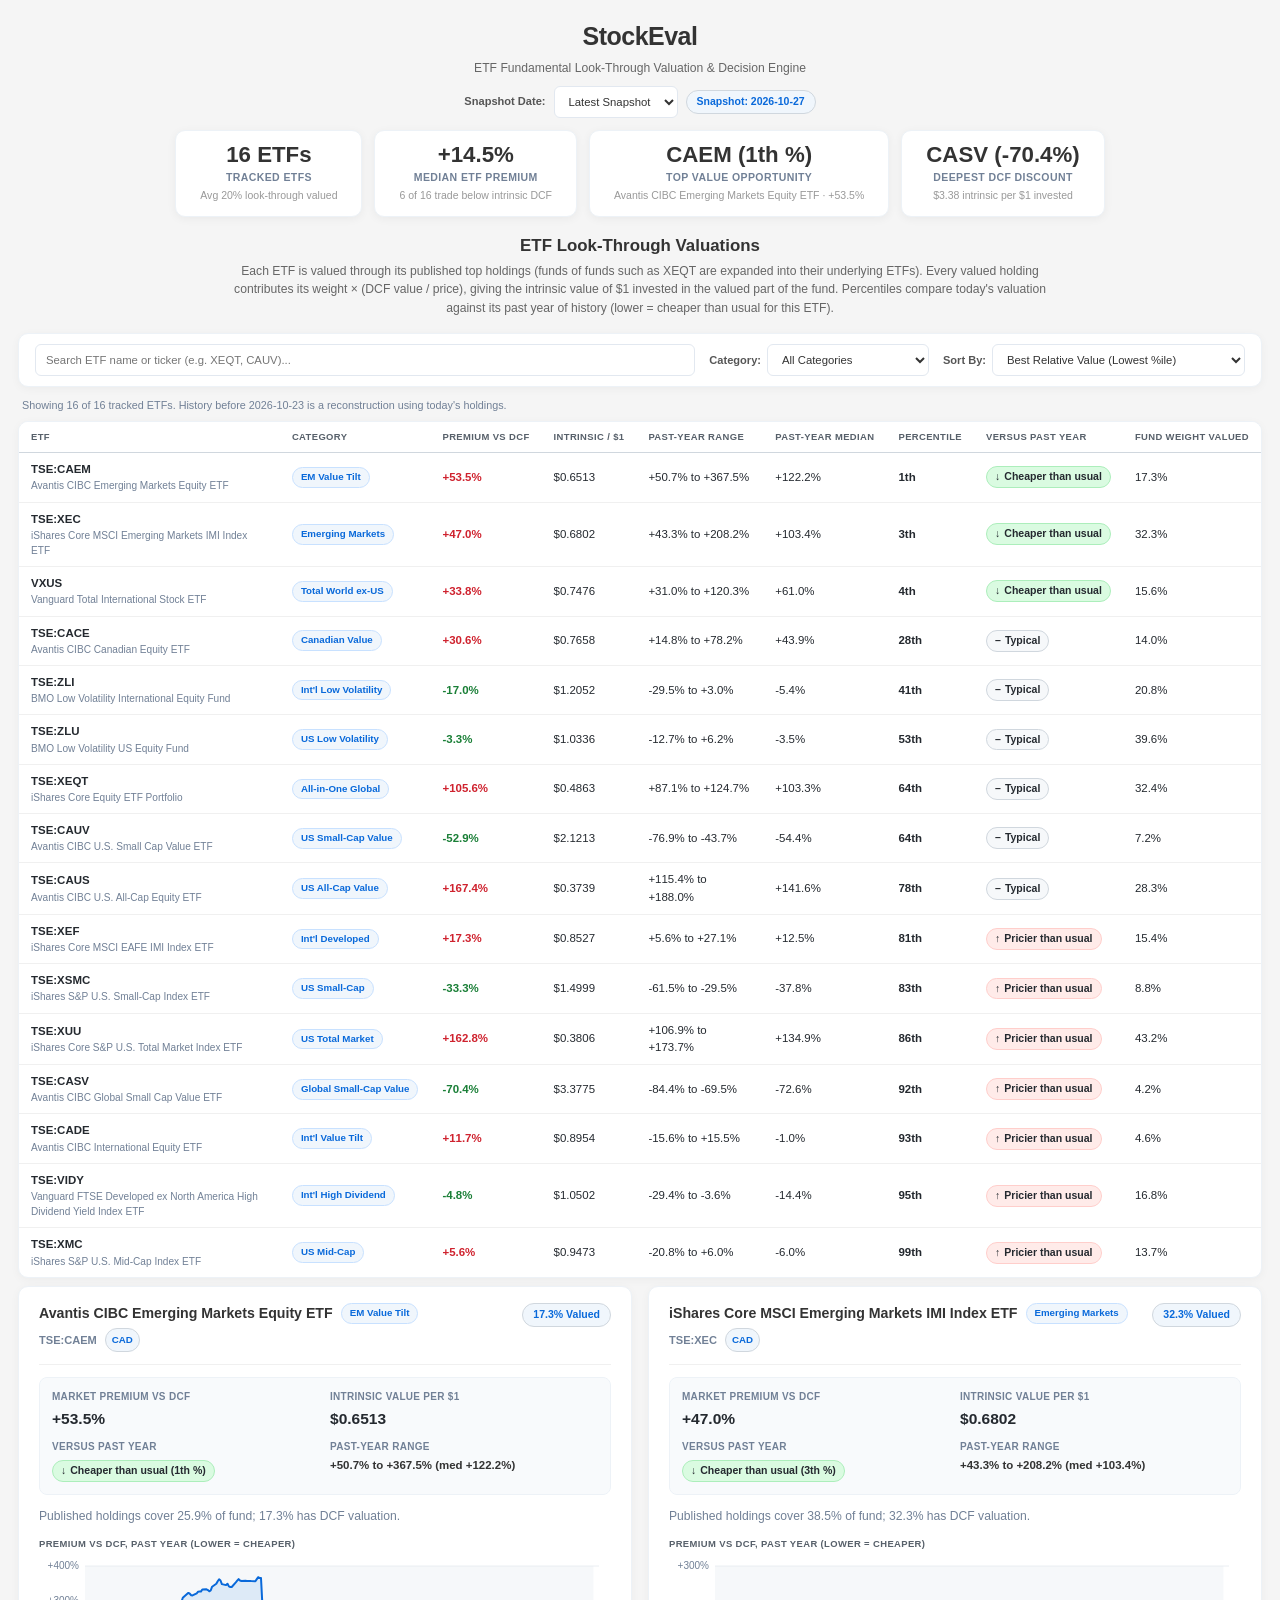
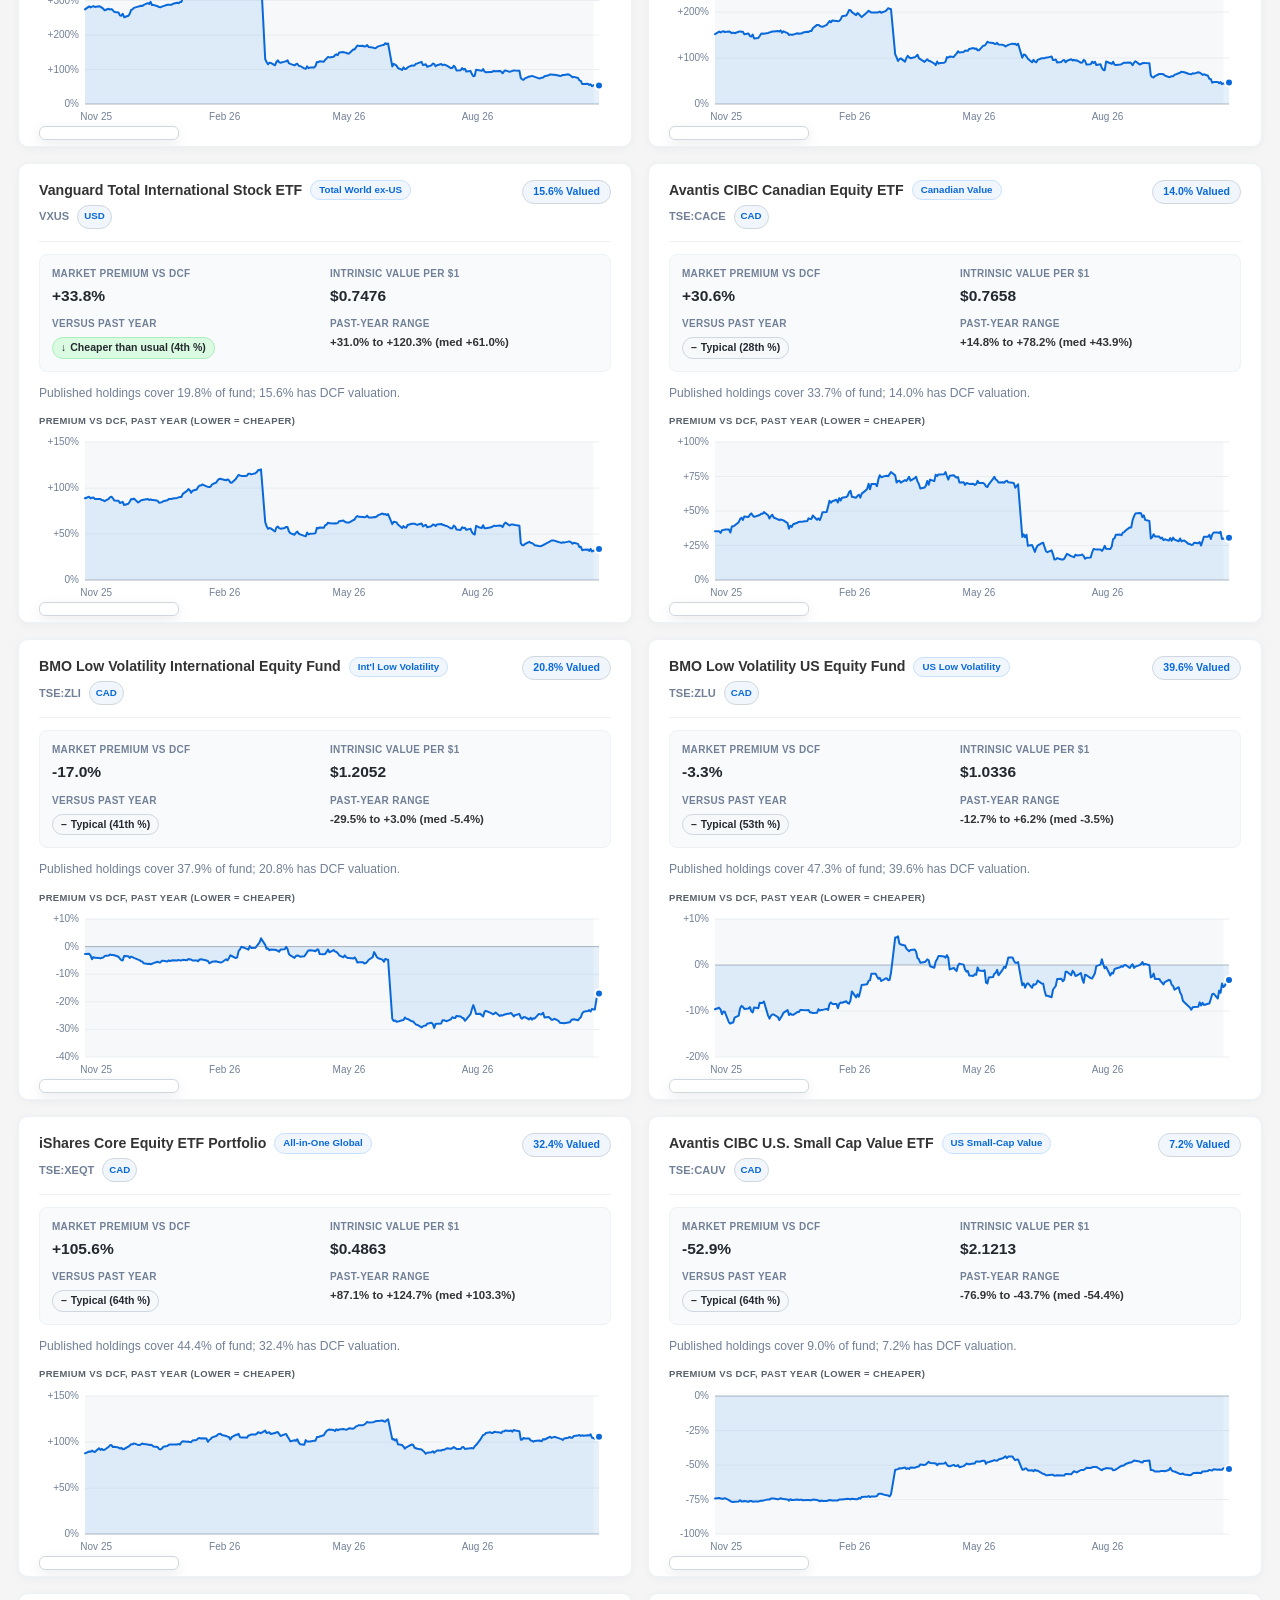
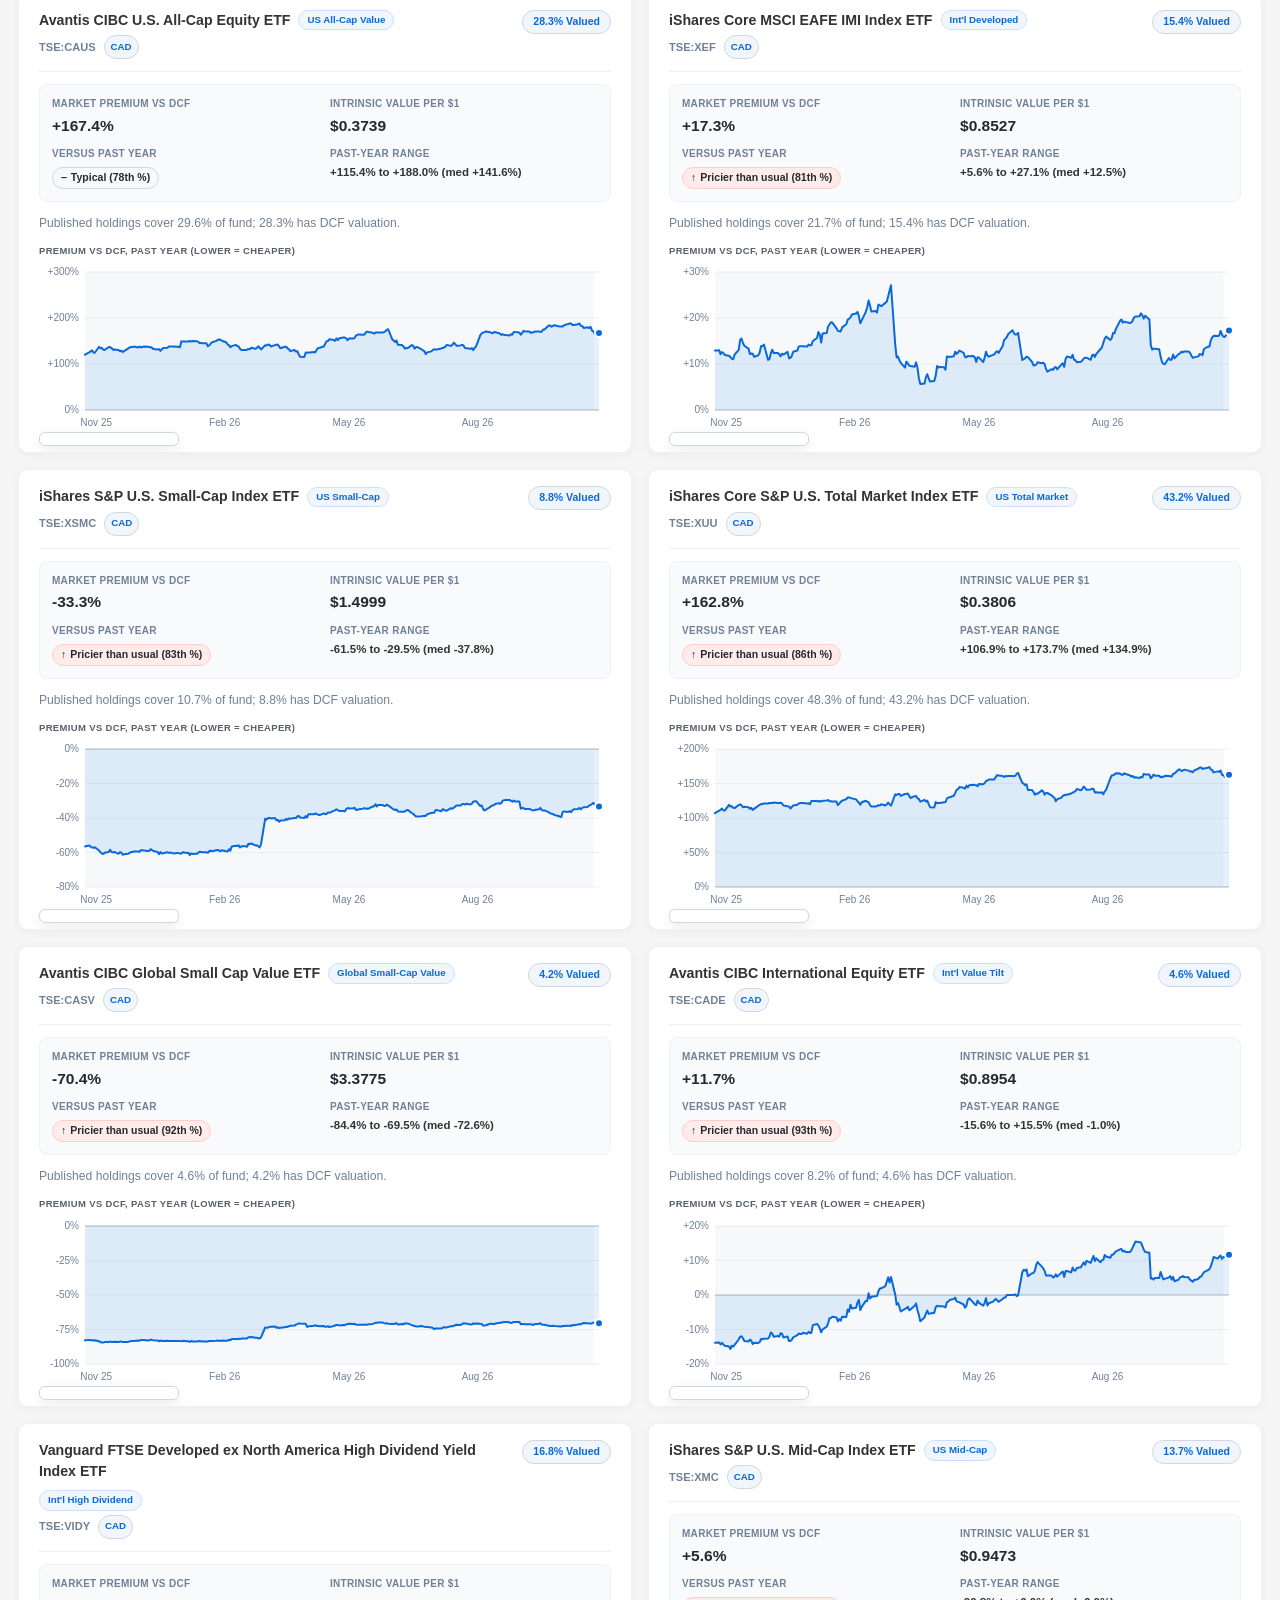
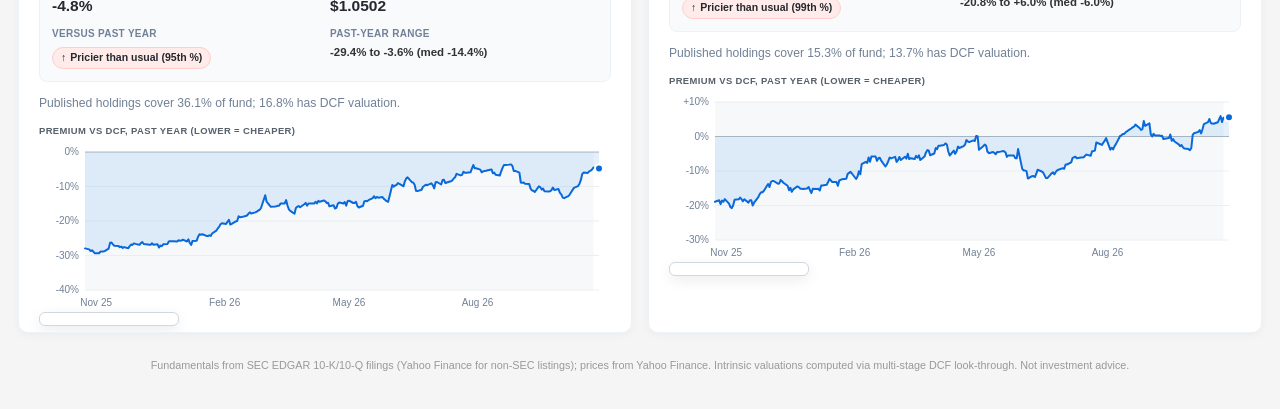
==== docs/index.html @ 6fada65c "Refactor UI to be 100% ETF-focused and remove single stock views" ====
<!DOCTYPE html>
<html lang="en">
<head>
  <meta charset="UTF-8">
  <meta name="viewport" content="width=device-width, initial-scale=1.0">
  <title>StockEval - ETF Fundamental Valuation Engine</title>
  <link rel="stylesheet" href="styles.css">
</head>
<body>
  <header>
    <div class="header-container">
      <div class="brand">
        <h1>StockEval</h1>
        <p class="subtitle">ETF Fundamental Look-Through Valuation &amp; Decision Engine</p>
      </div>
      <div class="header-controls">
        <label for="snapshot-select">Snapshot Date:</label>
        <select id="snapshot-select"></select>
        <span id="last-updated" class="badge">Loading...</span>
      </div>
    </div>
  </header>

  <main class="main-container">
    <!-- Top KPI Cards -->
    <section class="kpi-grid">
      <div class="kpi-card">
        <h3>Tracked ETFs</h3>
        <p id="kpi-etf-count" class="kpi-value">-</p>
        <span id="kpi-etf-sub" class="kpi-sub">Look-through DCF valuation</span>
      </div>
      <div class="kpi-card">
        <h3>Median ETF Premium</h3>
        <p id="kpi-median-val" class="kpi-value">-</p>
        <span id="kpi-median-sub" class="kpi-sub">Across all tracked funds</span>
      </div>
      <div class="kpi-card">
        <h3>Top Value Opportunity</h3>
        <p id="kpi-best-relative" class="kpi-value">-</p>
        <span id="kpi-best-relative-sub" class="kpi-sub">Lowest vs 1-year history</span>
      </div>
      <div class="kpi-card">
        <h3>Deepest DCF Discount</h3>
        <p id="kpi-deepest-discount" class="kpi-value">-</p>
        <span id="kpi-deepest-discount-sub" class="kpi-sub">Highest intrinsic value per $1</span>
      </div>
    </section>

    <!-- Main ETF Dashboard -->
    <section class="etf-dashboard-section">
      <div class="etf-intro">
        <h2>ETF Look-Through Valuations</h2>
        <p>Each ETF is valued through its published top holdings (funds of funds such as XEQT are expanded into their underlying ETFs). Every valued holding contributes its weight &times; (DCF value / price), giving the intrinsic value of $1 invested in the valued part of the fund. Percentiles compare today's valuation against its past year of history (lower = cheaper than usual for this ETF).</p>
      </div>

      <div class="table-controls">
        <input type="text" id="etf-search-input" placeholder="Search ETF name or ticker (e.g. XEQT, CAUV)..." />
        <div class="filter-group">
          <label for="filter-category">Category:</label>
          <select id="filter-category">
            <option value="ALL">All Categories</option>
            <option value="GLOBAL">All-in-One Global</option>
            <option value="US">US Equities</option>
            <option value="INTL">International Developed</option>
            <option value="EM">Emerging Markets</option>
            <option value="FACTOR">Factors &amp; Value</option>
            <option value="CANADA">Canada</option>
          </select>
        </div>
        <div class="filter-group">
          <label for="etf-sort-by">Sort By:</label>
          <select id="etf-sort-by">
            <option value="percentile_asc">Best Relative Value (Lowest %ile)</option>
            <option value="premium_asc">Deepest DCF Discount (Lowest Premium)</option>
            <option value="intrinsic_desc">Highest Intrinsic per $1</option>
            <option value="premium_desc">Highest Premium (Priciest)</option>
            <option value="name_asc">Name / Ticker (A-Z)</option>
          </select>
        </div>
      </div>

      <p class="table-hint"><span id="etf-result-count"></span> History before <span id="etf-backfill-date">-</span> is a reconstruction using today's holdings.</p>

      <!-- ETF Summary Table -->
      <div class="table-wrapper etf-summary">
        <table id="etf-summary-table">
          <thead>
            <tr>
              <th>ETF</th>
              <th>Category</th>
              <th>Premium vs DCF</th>
              <th>Intrinsic / $1</th>
              <th>Past-Year Range</th>
              <th>Past-Year Median</th>
              <th>Percentile</th>
              <th>Versus Past Year</th>
              <th>Fund Weight Valued</th>
            </tr>
          </thead>
          <tbody>
            <tr><td colspan="9" class="loading">Loading valuation history...</td></tr>
          </tbody>
        </table>
      </div>

      <!-- ETF Cards Grid -->
      <div id="etf-cards-container" class="etf-grid"></div>
    </section>
  </main>

  <footer>
    <div class="footer-container">
      <p>Fundamentals from SEC EDGAR 10-K/10-Q filings (Yahoo Finance for non-SEC listings); prices from Yahoo Finance. Intrinsic valuations computed via multi-stage DCF look-through. Not investment advice.</p>
    </div>
  </footer>

  <script src="app.js"></script>
</body>
</html>
---- docs/styles.css ----
/* Light theme matching my-board-game-collection */
:root {
  --bg-color: #f5f5f5;
  --card-bg: #ffffff;
  --card-border: #edf2f7;
  --border-color: #d0d7de;
  --divider: #f0f0f0;
  --text-main: #333333;
  --text-strong: #24292f;
  --text-muted: #718096;
  --text-label: #57606a;
  --accent-color: #0969da;
  --accent-soft: #f0f6fc;
  --success-color: #1a7f37;
  --danger-color: #cf222e;
  --card-shadow: 0 2px 10px rgba(0, 0, 0, 0.04);
  --font-family: -apple-system, BlinkMacSystemFont, 'Segoe UI', Roboto, Oxygen, Ubuntu, Cantarell, sans-serif;
}

* {
  box-sizing: border-box;
  margin: 0;
  padding: 0;
}

html {
  font-size: 13.5px;
}

body {
  background: var(--bg-color);
  color: var(--text-main);
  font-family: var(--font-family);
  line-height: 1.5;
  min-height: 100vh;
  padding: 12px 18px 36px 18px;
}

code {
  background: #f6f8fa;
  border: 1px solid var(--card-border);
  border-radius: 4px;
  padding: 0 4px;
  font-size: 0.85em;
}

/* Header */
header {
  padding: 6px 12px 2px 12px;
  margin-bottom: 6px;
}

.header-container {
  max-width: 1350px;
  margin: 0 auto;
  display: flex;
  flex-direction: column;
  align-items: center;
  gap: 8px;
  text-align: center;
}

.brand h1 {
  font-size: 1.85rem;
  font-weight: 700;
  letter-spacing: -0.02em;
  color: var(--text-main);
  margin-bottom: 4px;
}

.brand .subtitle {
  font-size: 0.9rem;
  color: #666;
}

.header-controls {
  display: flex;
  align-items: center;
  flex-wrap: wrap;
  justify-content: center;
  gap: 8px;
}

.header-controls label,
.filter-group label,
.backtest-selectors label {
  font-weight: 600;
  color: #555;
  font-size: 0.82rem;
  white-space: nowrap;
}

select, input {
  height: 32px;
  padding: 0 10px;
  font-size: 0.84rem;
  font-family: inherit;
  color: var(--text-main);
  background: #ffffff;
  border: 1.5px solid #e2e8f0;
  border-radius: 6px;
  transition: all 0.2s ease;
}

select {
  cursor: pointer;
}

select:hover, input:hover {
  border-color: #cbd5e0;
}

select:focus, input:focus {
  outline: none;
  border-color: #4a5568;
  box-shadow: 0 0 0 2px rgba(74, 85, 104, 0.15);
}

.badge {
  display: inline-flex;
  align-items: center;
  height: 24px;
  padding: 0 10px;
  font-size: 0.78rem;
  font-weight: 600;
  color: var(--accent-color);
  background: var(--accent-soft);
  border: 1px solid var(--border-color);
  border-radius: 999px;
  white-space: nowrap;
}

.main-container {
  max-width: 1350px;
  margin: 0 auto;
}

/* KPI cards (stat-card style) */
.kpi-grid {
  display: flex;
  justify-content: center;
  flex-wrap: wrap;
  gap: 12px;
  margin: 10px 0 16px 0;
}

.kpi-card {
  background: var(--card-bg);
  padding: 12px 24px;
  border-radius: 10px;
  border: 1px solid var(--card-border);
  box-shadow: 0 2px 10px rgba(0, 0, 0, 0.05);
  display: flex;
  flex-direction: column;
  align-items: center;
  text-align: center;
  min-width: 180px;
  transition: box-shadow 0.15s ease;
}

.kpi-card:hover {
  box-shadow: 0 4px 14px rgba(0, 0, 0, 0.08);
}

.kpi-card h3 {
  order: 2;
  font-size: 0.78rem;
  color: var(--text-muted);
  margin-top: 3px;
  text-transform: uppercase;
  letter-spacing: 0.4px;
  font-weight: 600;
}

.kpi-card .kpi-value {
  order: 1;
  font-size: 1.65rem;
  font-weight: 700;
  color: var(--text-main);
  line-height: 1.1;
}

.kpi-card .kpi-sub {
  order: 3;
  font-size: 0.78rem;
  color: #999;
  margin-top: 2px;
}

/* Tabs (nav-link style) */
.nav-tabs {
  position: sticky;
  top: 0;
  z-index: 950;
  background: var(--bg-color);
  padding: 8px 0 10px 0;
  display: flex;
  flex-wrap: wrap;
  justify-content: center;
  gap: 8px;
  margin-bottom: 16px;
}

.tab-btn {
  display: inline-flex;
  align-items: center;
  padding: 6px 14px;
  background: #ffffff;
  color: var(--text-strong);
  border: 1px solid var(--border-color);
  border-radius: 6px;
  box-shadow: 0 1px 2px rgba(0, 0, 0, 0.04);
  font-family: inherit;
  font-weight: 600;
  font-size: 0.84rem;
  white-space: nowrap;
  cursor: pointer;
  transition: all 0.15s ease;
}

.tab-btn:hover {
  background: #f3f4f6;
  border-color: #bbb;
  color: #111;
}

.tab-btn.active {
  background: #1f2328;
  color: #ffffff;
  border-color: #1f2328;
  font-weight: 700;
}

.tab-content {
  display: none;
}

.tab-content.active {
  display: block;
}

/* Controls bar */
.table-controls {
  display: flex;
  align-items: center;
  flex-wrap: wrap;
  gap: 10px 14px;
  padding: 10px 16px;
  margin-bottom: 16px;
  background: var(--card-bg);
  border: 1px solid var(--card-border);
  border-radius: 10px;
  box-shadow: var(--card-shadow);
}

.table-controls input[type="text"] {
  flex: 1;
  min-width: 160px;
}

.filter-group {
  display: inline-flex;
  align-items: center;
  gap: 6px;
}

.filter-group select {
  min-width: 140px;
}

/* Tables */
.table-wrapper {
  background: var(--card-bg);
  border: 1px solid var(--card-border);
  border-radius: 10px;
  box-shadow: var(--card-shadow);
  overflow-x: auto;
}

table {
  width: 100%;
  border-collapse: collapse;
  font-size: 0.85rem;
  text-align: left;
}

th {
  position: sticky;
  top: 0;
  padding: 8px 12px;
  font-size: 0.7rem;
  font-weight: 600;
  text-transform: uppercase;
  letter-spacing: 0.04em;
  color: var(--text-label);
  background: #ffffff;
  border-bottom: 1px solid var(--border-color);
  white-space: nowrap;
}

td {
  padding: 8px 12px;
  vertical-align: middle;
  border-bottom: 1px solid var(--divider);
  color: var(--text-strong);
}

tbody tr:last-child td {
  border-bottom: none;
}

tbody tr:hover td {
  background: #f6f8fa;
}

.premium-discount {
  color: var(--success-color);
  font-weight: 600;
}

.premium-expensive {
  color: var(--danger-color);
  font-weight: 600;
}

.loading {
  text-align: center;
  color: #666;
  padding: 40px 16px;
}

/* ETF look-through */
.etf-intro {
  margin-bottom: 16px;
  text-align: center;
}

.etf-intro h2,
.backtest-controls h2 {
  font-size: 1.25rem;
  font-weight: 700;
  color: var(--text-main);
  margin-bottom: 4px;
}

.etf-intro p,
.backtest-controls p {
  color: #666;
  font-size: 0.9rem;
  max-width: 820px;
  margin: 0 auto;
}

.etf-grid {
  display: grid;
  grid-template-columns: repeat(auto-fill, minmax(420px, 1fr));
  gap: 16px;
}

.etf-card {
  min-width: 0;
  overflow-x: auto;
  background: var(--card-bg);
  border: 1px solid var(--card-border);
  border-radius: 10px;
  box-shadow: var(--card-shadow);
  padding: 16px 20px;
  transition: box-shadow 0.15s ease;
}

.etf-card:hover {
  box-shadow: 0 4px 14px rgba(0, 0, 0, 0.08);
}

.etf-card p {
  font-size: 0.9rem;
  margin-bottom: 4px;
}

.etf-card-header {
  display: flex;
  justify-content: space-between;
  align-items: flex-start;
  gap: 12px;
  padding-bottom: 12px;
  margin-bottom: 12px;
  border-bottom: 1px solid var(--divider);
}

.etf-card-header h3 {
  font-size: 1.05rem;
  font-weight: 700;
  color: var(--text-main);
}

.etf-card-title-row {
  display: flex;
  align-items: center;
  gap: 8px;
  flex-wrap: wrap;
  margin-bottom: 4px;
}

.etf-card-sub-row {
  display: flex;
  align-items: center;
  gap: 8px;
}

.category-badge {
  display: inline-block;
  font-size: 0.72rem;
  font-weight: 600;
  padding: 2px 8px;
  border-radius: 999px;
  background: var(--accent-soft);
  color: var(--accent-color);
  border: 1px solid #c8e1ff;
  white-space: nowrap;
}

.etf-card-header .etf-sym {
  font-size: 0.82rem;
  color: var(--text-muted);
  font-weight: 600;
}

.etf-ccy {
  font-size: 0.72rem;
  padding: 2px 6px;
}

.etf-metrics-grid {
  display: grid;
  grid-template-columns: repeat(2, 1fr);
  gap: 10px;
  margin: 12px 0;
  padding: 12px;
  background: #f8fafc;
  border-radius: 8px;
  border: 1px solid #edf2f7;
}

.etf-metric-box {
  display: flex;
  flex-direction: column;
  gap: 2px;
}

.metric-label {
  font-size: 0.74rem;
  color: var(--text-muted);
  font-weight: 600;
  text-transform: uppercase;
  letter-spacing: 0.03em;
}

.metric-val {
  font-size: 1.15rem;
  font-weight: 700;
  color: var(--text-strong);
}

.metric-val-sub {
  font-size: 0.85rem;
  font-weight: 600;
  color: var(--text-main);
}

.etf-holdings-table {
  margin-top: 12px;
}

.etf-holdings-table th,
.etf-holdings-table td {
  padding: 6px 8px;
}

/* Backtest */
.backtest-controls {
  background: var(--card-bg);
  border: 1px solid var(--card-border);
  border-radius: 10px;
  box-shadow: var(--card-shadow);
  padding: 16px 20px;
  margin-bottom: 16px;
  text-align: center;
}

.backtest-selectors {
  display: flex;
  justify-content: center;
  align-items: flex-end;
  flex-wrap: wrap;
  gap: 12px 16px;
  margin-top: 14px;
}

.backtest-selectors > div {
  display: inline-flex;
  align-items: center;
  gap: 6px;
}

.btn-primary {
  display: inline-flex;
  align-items: center;
  justify-content: center;
  height: 32px;
  padding: 0 14px;
  font-size: 0.84rem;
  font-weight: 600;
  font-family: inherit;
  color: var(--accent-color);
  background: var(--accent-soft);
  border: 1px solid var(--border-color);
  border-radius: 6px;
  cursor: pointer;
  white-space: nowrap;
  transition: all 0.15s ease;
}

.btn-primary:hover {
  background: var(--accent-color);
  color: #ffffff;
  border-color: var(--accent-color);
}

.backtest-wrapper {
  background: var(--card-bg);
  border: 1px solid var(--card-border);
  border-radius: 10px;
  box-shadow: var(--card-shadow);
  padding: 16px 20px;
  overflow-x: auto;
}

.backtest-wrapper h3 {
  font-size: 1rem;
  font-weight: 700;
  color: var(--text-main);
}

.placeholder-text {
  text-align: center;
  color: #666;
  padding: 24px 16px;
}

/* Footer */
footer {
  max-width: 1350px;
  margin: 24px auto 0 auto;
  text-align: center;
  font-size: 0.8rem;
  color: #999;
}

.muted {
  color: var(--text-muted);
}

.status-note {
  display: block;
  font-size: 0.75rem;
  font-weight: normal;
  color: var(--text-muted);
}

@media (max-width: 600px) {
  body {
    padding: 10px 12px 28px 12px;
  }

  .kpi-card {
    min-width: calc(50% - 6px);
    padding: 10px 12px;
  }

  .etf-grid,
  .backtest-baskets {
    grid-template-columns: minmax(0, 1fr);
  }
}

/* Filters, row details, backtest baskets */
.checkbox-label {
  display: inline-flex;
  align-items: center;
  gap: 6px;
  height: 32px;
  padding: 0 8px;
  font-weight: 600;
  font-size: 0.82rem;
  color: #555;
  border-radius: 6px;
  cursor: pointer;
  user-select: none;
}

.checkbox-label:hover {
  background-color: #f8f8f8;
}

.checkbox-label input[type="checkbox"] {
  width: 14px;
  height: 14px;
  padding: 0;
  border: none;
  accent-color: #333;
  cursor: pointer;
}

.table-hint {
  font-size: 0.8rem;
  color: var(--text-muted);
  margin: -6px 4px 8px 4px;
}

.stock-row {
  cursor: pointer;
}

.stock-row.expanded td {
  background: #f6f8fa;
}

.detail-row td,
tbody tr.detail-row:hover td {
  background: #fafbfc;
  padding: 14px 16px;
}

.detail-explanation {
  font-size: 0.85rem;
  color: var(--text-strong);
  background: var(--accent-soft);
  border: 1px solid var(--border-color);
  border-radius: 6px;
  padding: 8px 12px;
  margin-bottom: 12px;
}

.detail-grid {
  display: grid;
  grid-template-columns: repeat(auto-fill, minmax(220px, 1fr));
  gap: 8px 20px;
}

.detail-item {
  display: flex;
  flex-direction: column;
  font-size: 0.85rem;
}

.detail-label {
  font-size: 0.7rem;
  font-weight: 600;
  text-transform: uppercase;
  letter-spacing: 0.04em;
  color: var(--text-label);
}

.detail-history {
  display: flex;
  flex-wrap: wrap;
  align-items: center;
  gap: 6px;
  margin-top: 12px;
}

.detail-history .detail-label {
  margin-right: 4px;
}

.history-chip {
  font-size: 0.78rem;
  padding: 2px 8px;
  background: #ffffff;
  border: 1px solid var(--border-color);
  border-radius: 999px;
}

.stock-detail .muted {
  font-size: 0.8rem;
  margin-top: 10px;
}

.backtest-wrapper .kpi-grid {
  margin: 12px 0;
}

.backtest-note {
  text-align: center;
  font-size: 0.85rem;
  margin-bottom: 16px;
}

.backtest-baskets {
  display: grid;
  grid-template-columns: repeat(auto-fit, minmax(380px, 1fr));
  gap: 16px;
}

.backtest-basket h4 {
  font-size: 0.9rem;
  font-weight: 700;
  margin-bottom: 6px;
}

.etf-coverage {
  font-size: 0.8rem;
  margin: 6px 0 4px 0;
}

.etf-more summary {
  cursor: pointer;
  font-size: 0.82rem;
  font-weight: 600;
  color: var(--accent-color);
  margin-top: 10px;
}

/* ETF valuation history */
.etf-summary {
  margin-bottom: 8px;
}

.etf-summary-hint {
  margin: 0 4px 16px 4px;
}

.verdict {
  display: inline-flex;
  align-items: center;
  gap: 4px;
  padding: 2px 8px;
  border-radius: 999px;
  font-size: 0.78rem;
  font-weight: 600;
  white-space: nowrap;
  border: 1px solid var(--border-color);
  color: var(--text-strong);
}

.verdict-cheap {
  background: #dafbe1;
  border-color: #aceebb;
}

.verdict-pricey {
  background: #ffebe9;
  border-color: #ffcecb;
}

.verdict-typical {
  background: #f6f8fa;
}

.etf-chart-block {
  margin: 12px 0 4px 0;
}

.etf-chart-title {
  font-size: 0.7rem;
  font-weight: 600;
  text-transform: uppercase;
  letter-spacing: 0.04em;
  color: var(--text-label);
  margin-bottom: 4px;
}

.etf-chart {
  position: relative;
  width: 100%;
}

.etf-chart svg {
  display: block;
  overflow: visible;
}

.chart-grid {
  stroke: #eaeef2;
  stroke-width: 1;
}

.chart-zero {
  stroke: #afb8c1;
  stroke-width: 1;
}

.chart-tick {
  font-size: 10px;
  fill: var(--text-muted);
  font-variant-numeric: tabular-nums;
}

.chart-backfill {
  fill: #f6f8fa;
}

.chart-area {
  fill: var(--accent-color);
  opacity: 0.1;
}

.chart-line {
  fill: none;
  stroke: var(--accent-color);
  stroke-width: 2;
  stroke-linejoin: round;
  stroke-linecap: round;
}

.chart-dot {
  fill: var(--accent-color);
  stroke: #ffffff;
  stroke-width: 2;
}

.chart-cross {
  stroke: #8c959f;
  stroke-width: 1;
}

.chart-tooltip {
  position: absolute;
  pointer-events: none;
  display: flex;
  flex-direction: column;
  min-width: 140px;
  padding: 6px 10px;
  background: #ffffff;
  border: 1px solid var(--border-color);
  border-radius: 6px;
  box-shadow: 0 4px 14px rgba(0, 0, 0, 0.08);
  font-size: 0.78rem;
  color: var(--text-muted);
}

.chart-tooltip strong {
  font-size: 0.95rem;
  color: var(--text-strong);
}
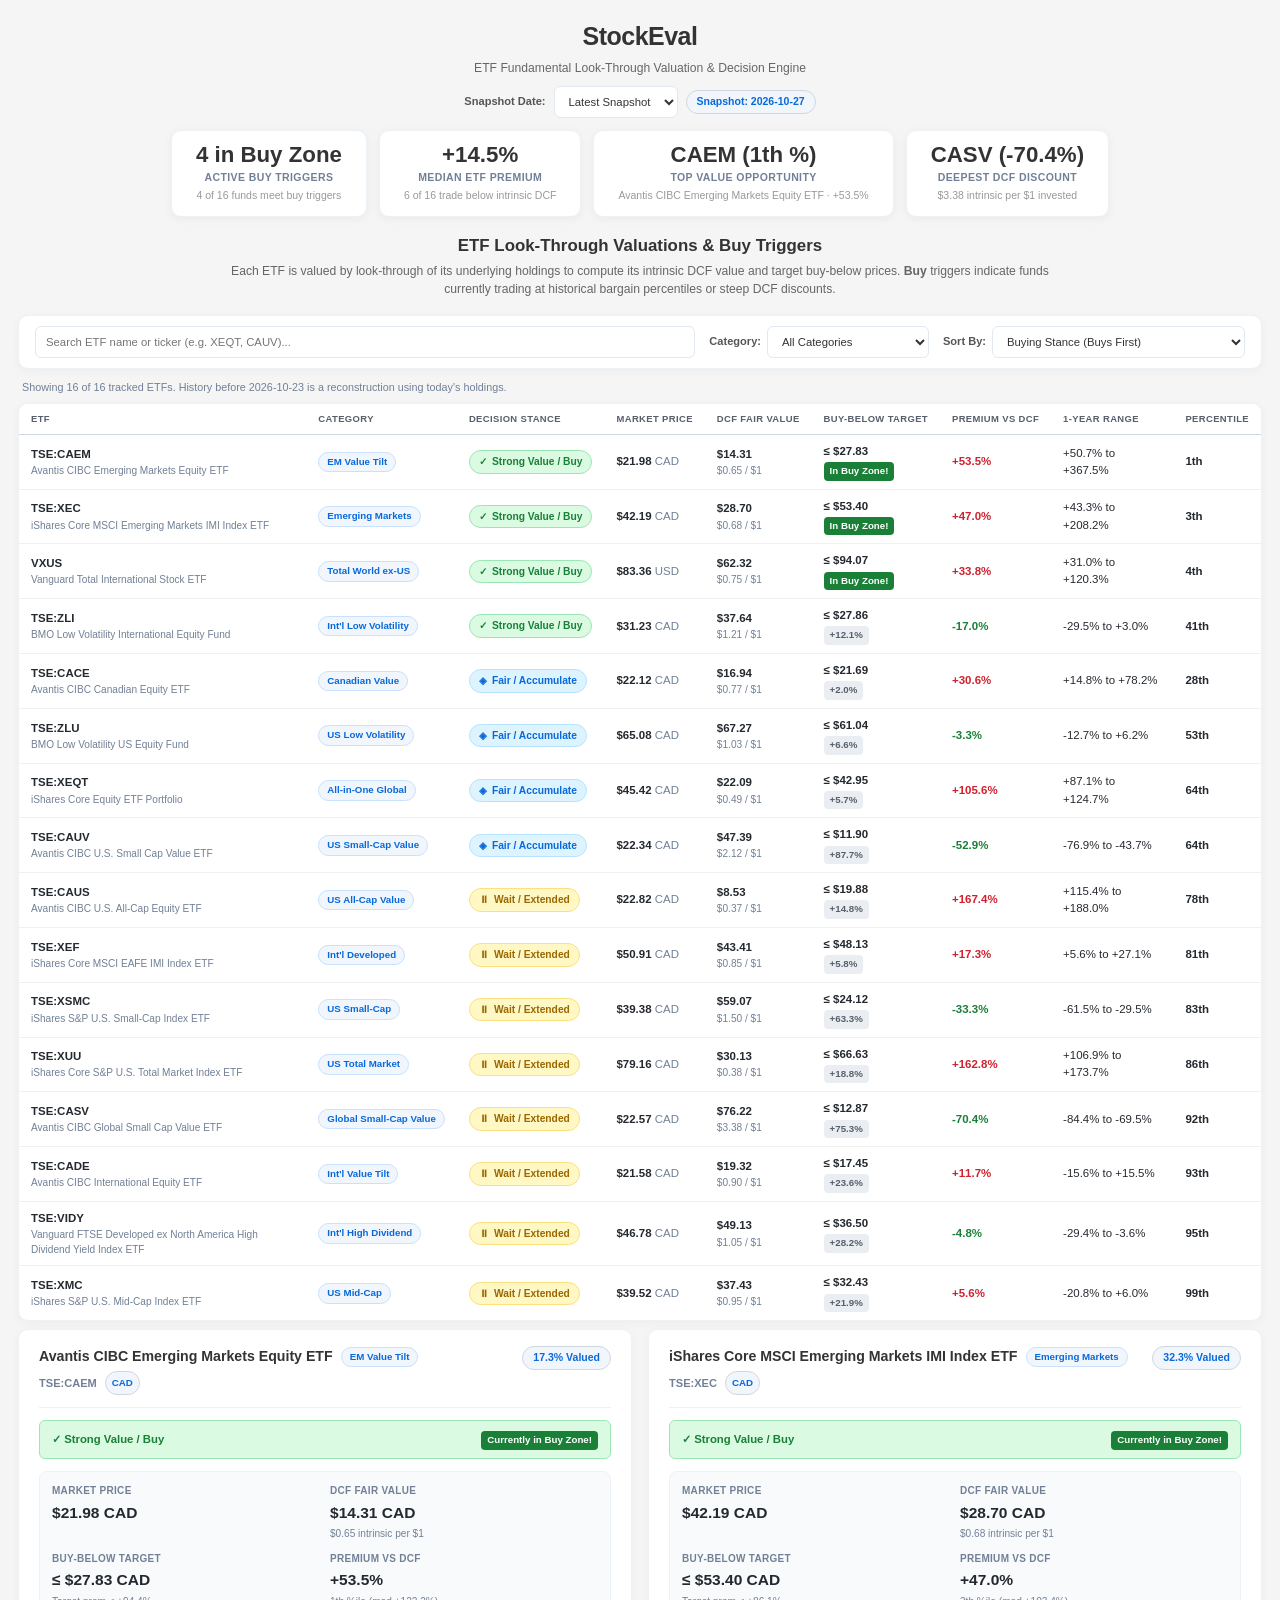
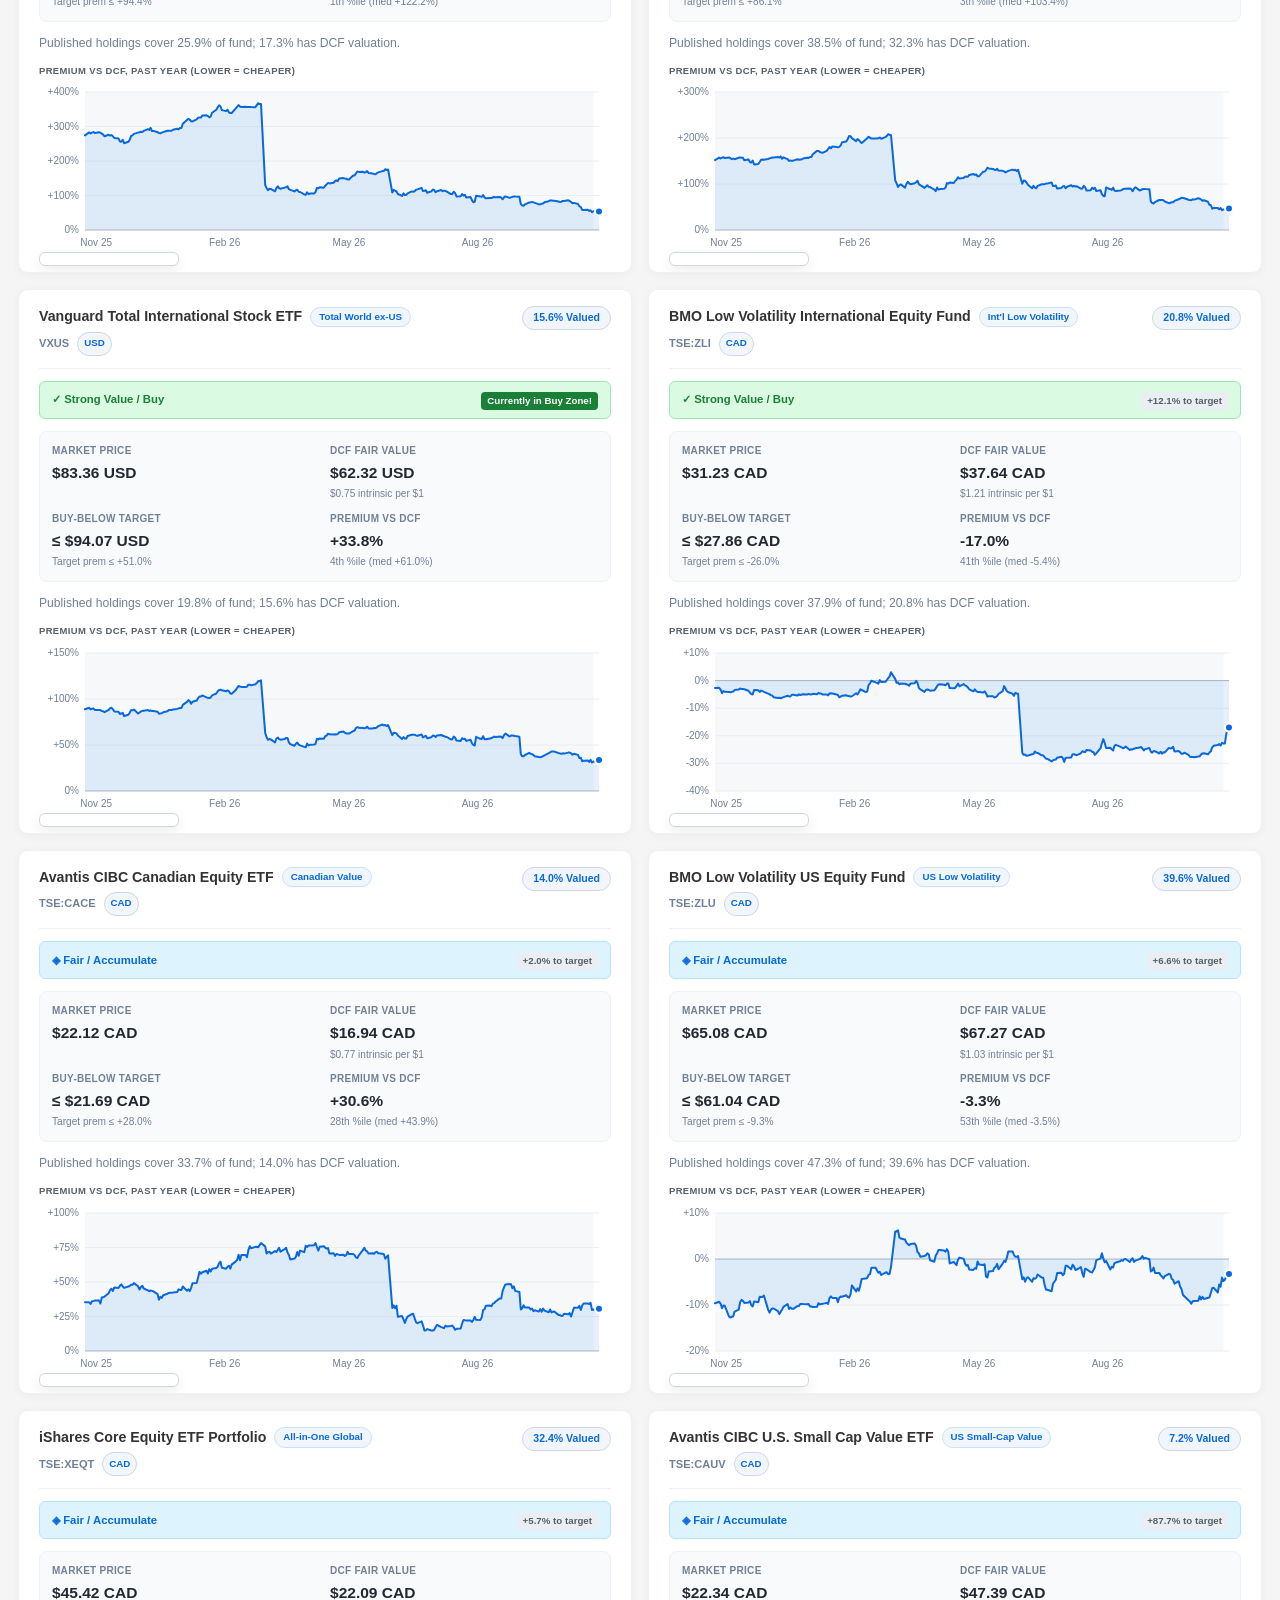
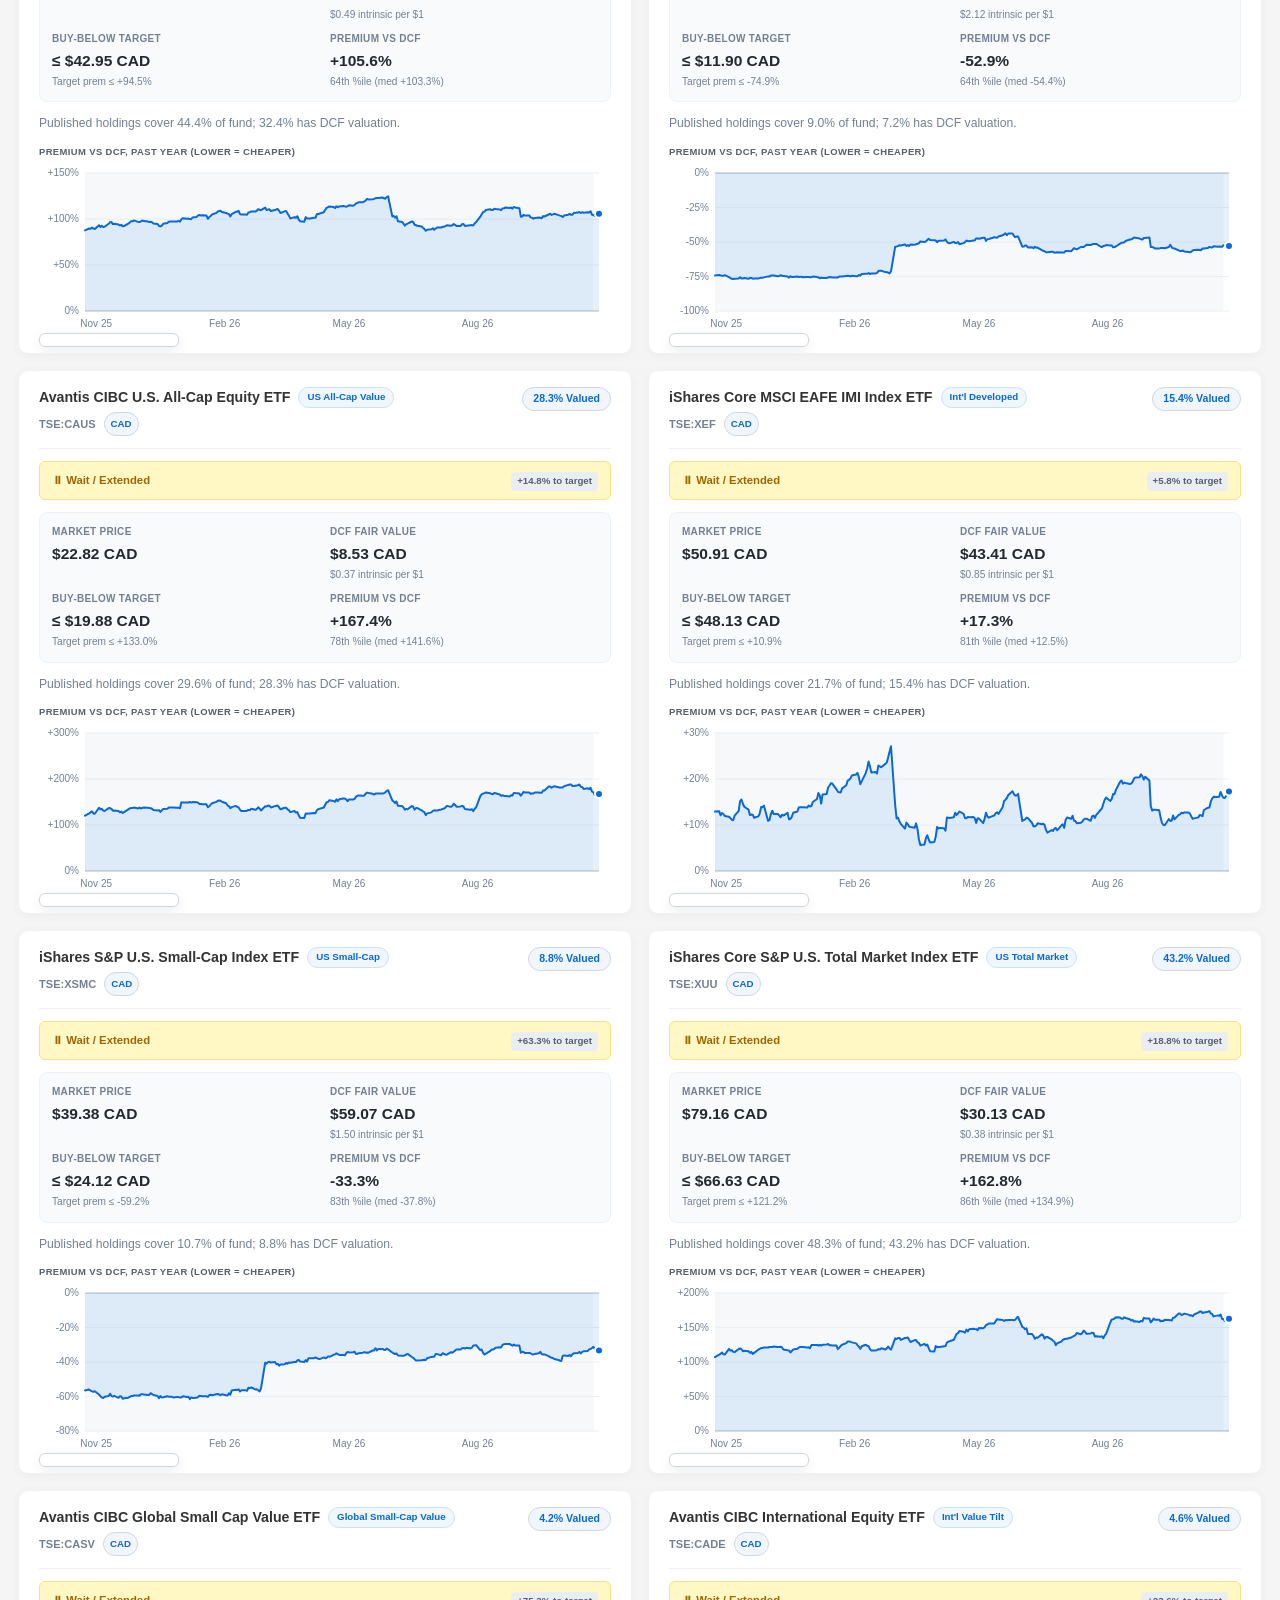
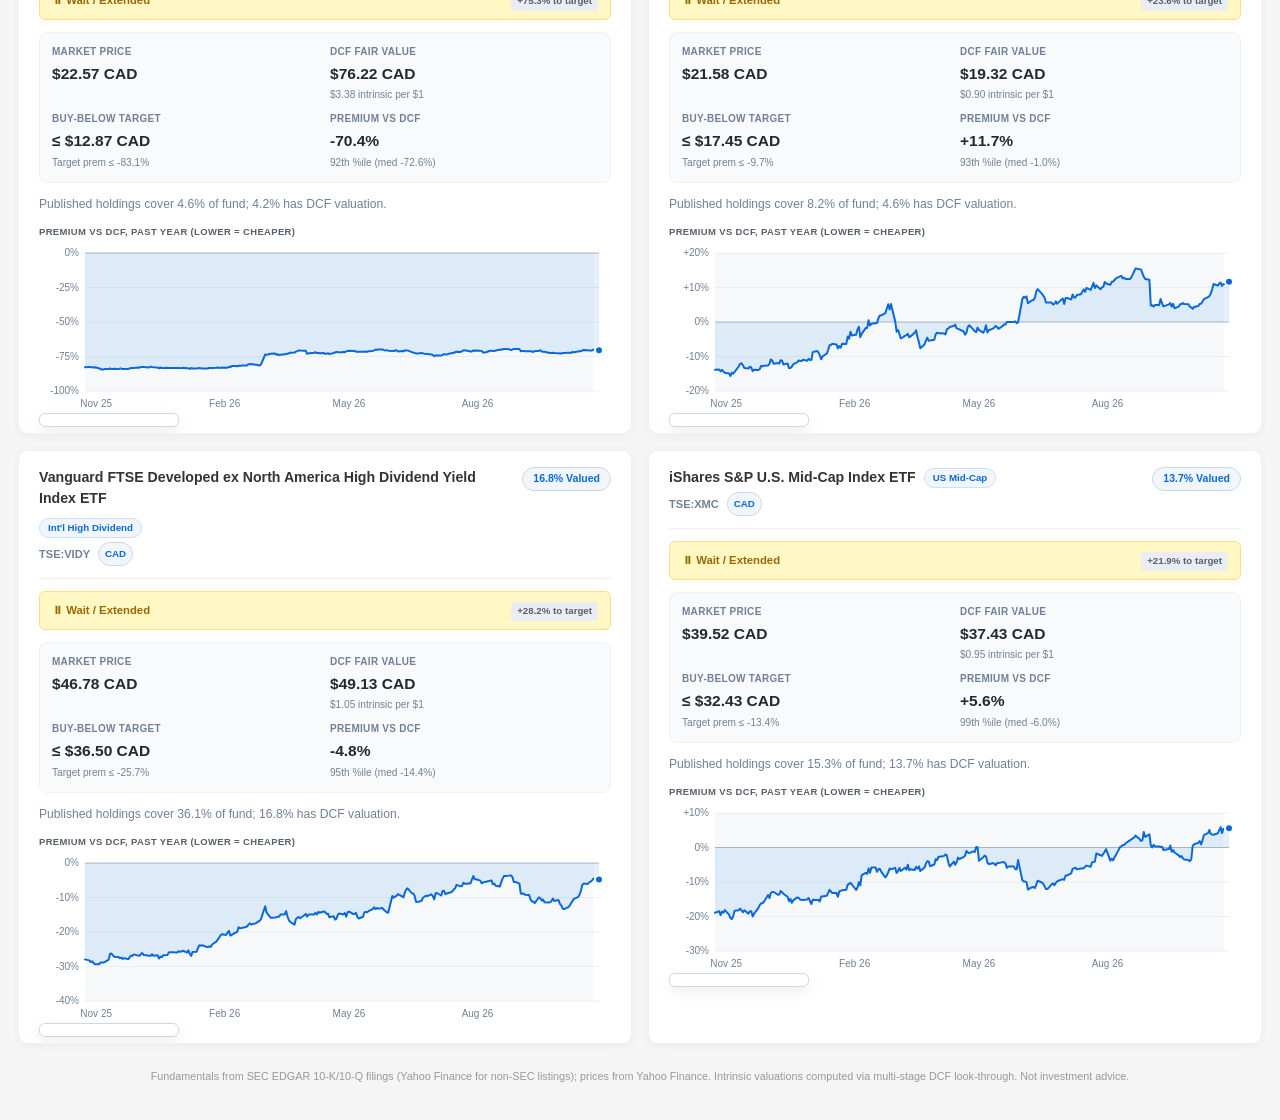
==== commit 684ef99d: "Add Fair Value Price, Buy-Below Target, and Decision Stances to ETFs" ====
--- a/docs/index.html
+++ b/docs/index.html
@@ -25,9 +25,9 @@
     <!-- Top KPI Cards -->
     <section class="kpi-grid">
       <div class="kpi-card">
-        <h3>Tracked ETFs</h3>
+        <h3>Active Buy Triggers</h3>
         <p id="kpi-etf-count" class="kpi-value">-</p>
-        <span id="kpi-etf-sub" class="kpi-sub">Look-through DCF valuation</span>
+        <span id="kpi-etf-sub" class="kpi-sub">ETFs in target buy zone</span>
       </div>
       <div class="kpi-card">
         <h3>Median ETF Premium</h3>
@@ -49,8 +49,8 @@
     <!-- Main ETF Dashboard -->
     <section class="etf-dashboard-section">
       <div class="etf-intro">
-        <h2>ETF Look-Through Valuations</h2>
-        <p>Each ETF is valued through its published top holdings (funds of funds such as XEQT are expanded into their underlying ETFs). Every valued holding contributes its weight &times; (DCF value / price), giving the intrinsic value of $1 invested in the valued part of the fund. Percentiles compare today's valuation against its past year of history (lower = cheaper than usual for this ETF).</p>
+        <h2>ETF Look-Through Valuations &amp; Buy Triggers</h2>
+        <p>Each ETF is valued by look-through of its underlying holdings to compute its intrinsic DCF value and target buy-below prices. <strong>Buy</strong> triggers indicate funds currently trading at historical bargain percentiles or steep DCF discounts.</p>
       </div>
 
       <div class="table-controls">
@@ -70,10 +70,11 @@
         <div class="filter-group">
           <label for="etf-sort-by">Sort By:</label>
           <select id="etf-sort-by">
+            <option value="stance_asc">Buying Stance (Buys First)</option>
+            <option value="distance_asc">Closest to Buy Target</option>
             <option value="percentile_asc">Best Relative Value (Lowest %ile)</option>
             <option value="premium_asc">Deepest DCF Discount (Lowest Premium)</option>
             <option value="intrinsic_desc">Highest Intrinsic per $1</option>
-            <option value="premium_desc">Highest Premium (Priciest)</option>
             <option value="name_asc">Name / Ticker (A-Z)</option>
           </select>
         </div>
@@ -88,13 +89,13 @@
             <tr>
               <th>ETF</th>
               <th>Category</th>
+              <th>Decision Stance</th>
+              <th>Market Price</th>
+              <th>DCF Fair Value</th>
+              <th>Buy-Below Target</th>
               <th>Premium vs DCF</th>
-              <th>Intrinsic / $1</th>
-              <th>Past-Year Range</th>
-              <th>Past-Year Median</th>
+              <th>1-Year Range</th>
               <th>Percentile</th>
-              <th>Versus Past Year</th>
-              <th>Fund Weight Valued</th>
             </tr>
           </thead>
           <tbody>
--- a/docs/styles.css
+++ b/docs/styles.css
@@ -843,3 +843,64 @@
   font-size: 0.95rem;
   color: var(--text-strong);
 }
+
+/* Buying Decision Stances & Price Targets */
+.stance-badge {
+  display: inline-flex;
+  align-items: center;
+  gap: 5px;
+  font-size: 0.76rem;
+  font-weight: 700;
+  padding: 3px 9px;
+  border-radius: 999px;
+  white-space: nowrap;
+}
+
+.stance-buy {
+  background: #dafbe1;
+  color: #1a7f37;
+  border: 1px solid #9ae6b4;
+}
+
+.stance-accumulate {
+  background: #ddf4ff;
+  color: #0969da;
+  border: 1px solid #b6e3ff;
+}
+
+.stance-wait {
+  background: #fff8c5;
+  color: #9a6700;
+  border: 1px solid #fae17d;
+}
+
+.stance-banner {
+  display: flex;
+  justify-content: space-between;
+  align-items: center;
+  padding: 8px 12px;
+  border-radius: 6px;
+  margin-bottom: 12px;
+  font-size: 0.84rem;
+  font-weight: 700;
+}
+
+.distance-tag {
+  display: inline-block;
+  font-size: 0.72rem;
+  font-weight: 700;
+  padding: 2px 6px;
+  border-radius: 4px;
+  margin-top: 2px;
+}
+
+.distance-in-zone {
+  background: #1a7f37;
+  color: #ffffff;
+}
+
+.distance-above {
+  background: #eaeef2;
+  color: #57606a;
+}
+
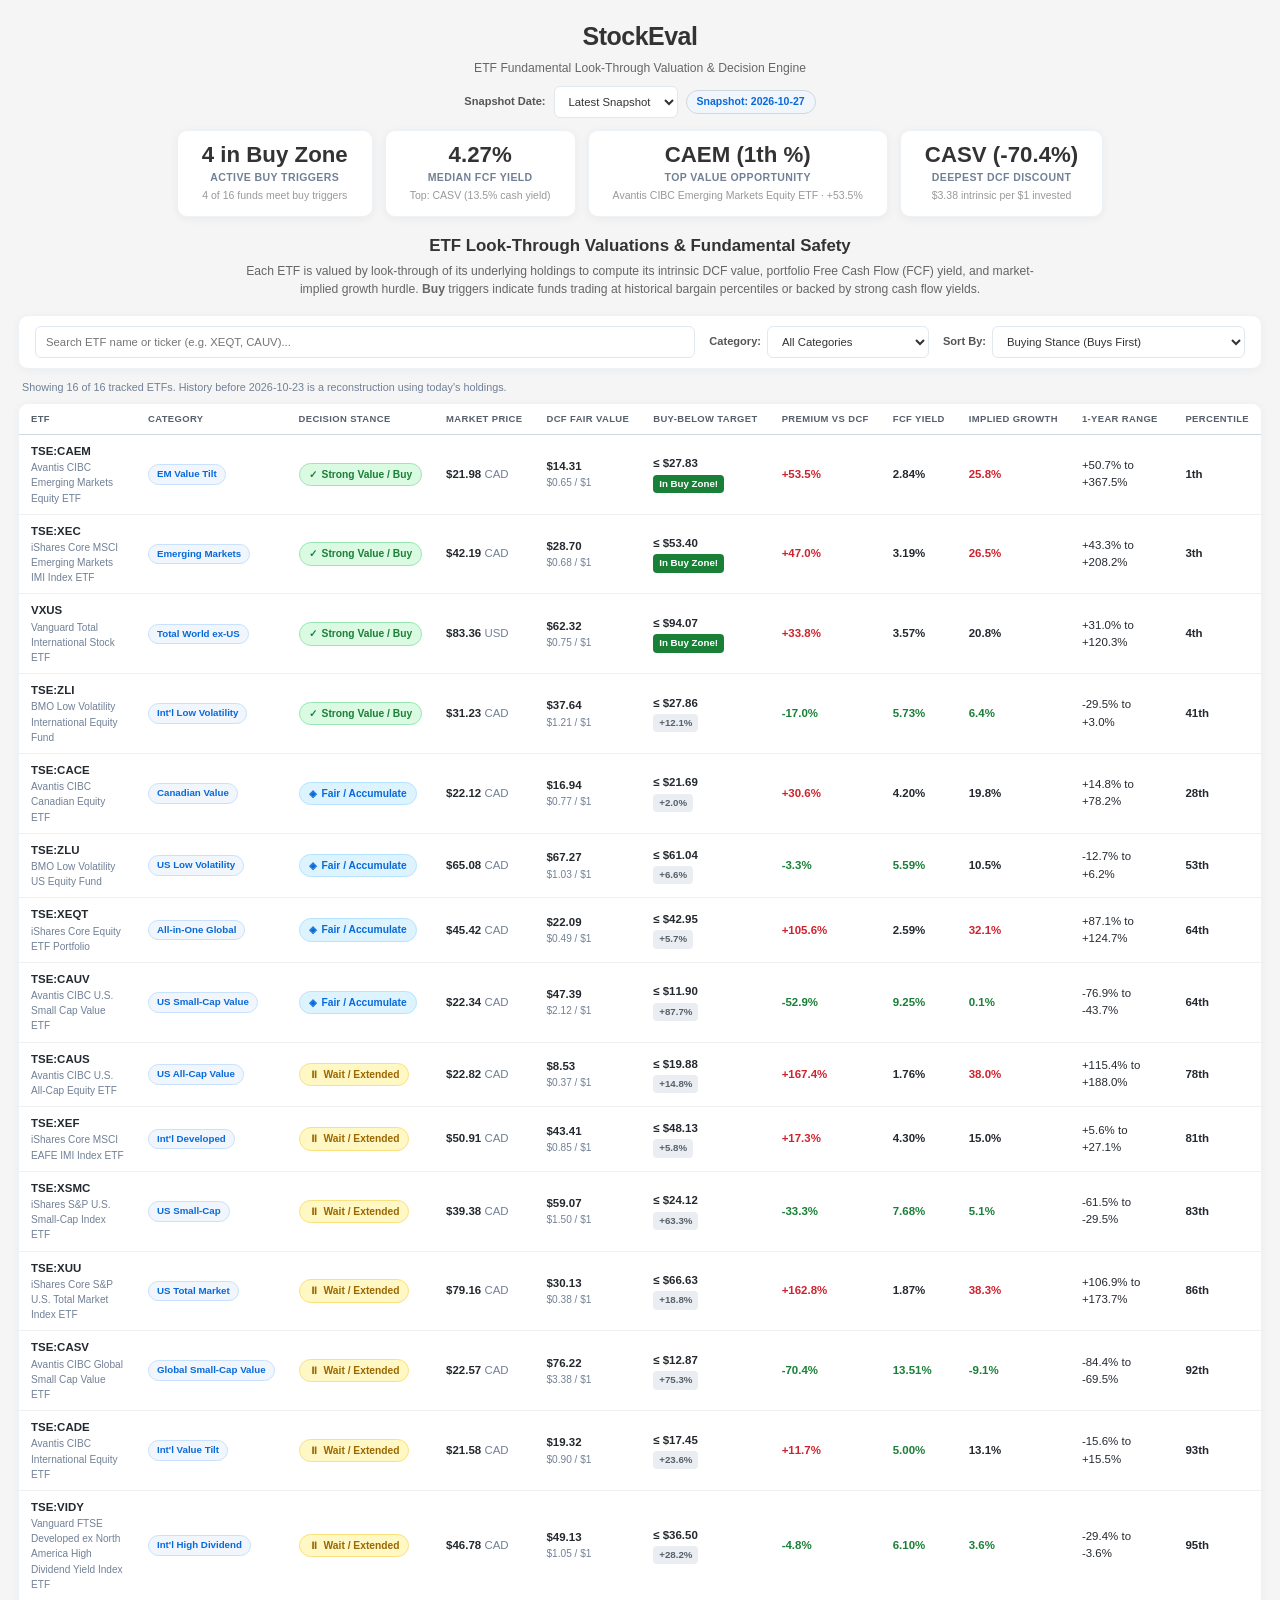
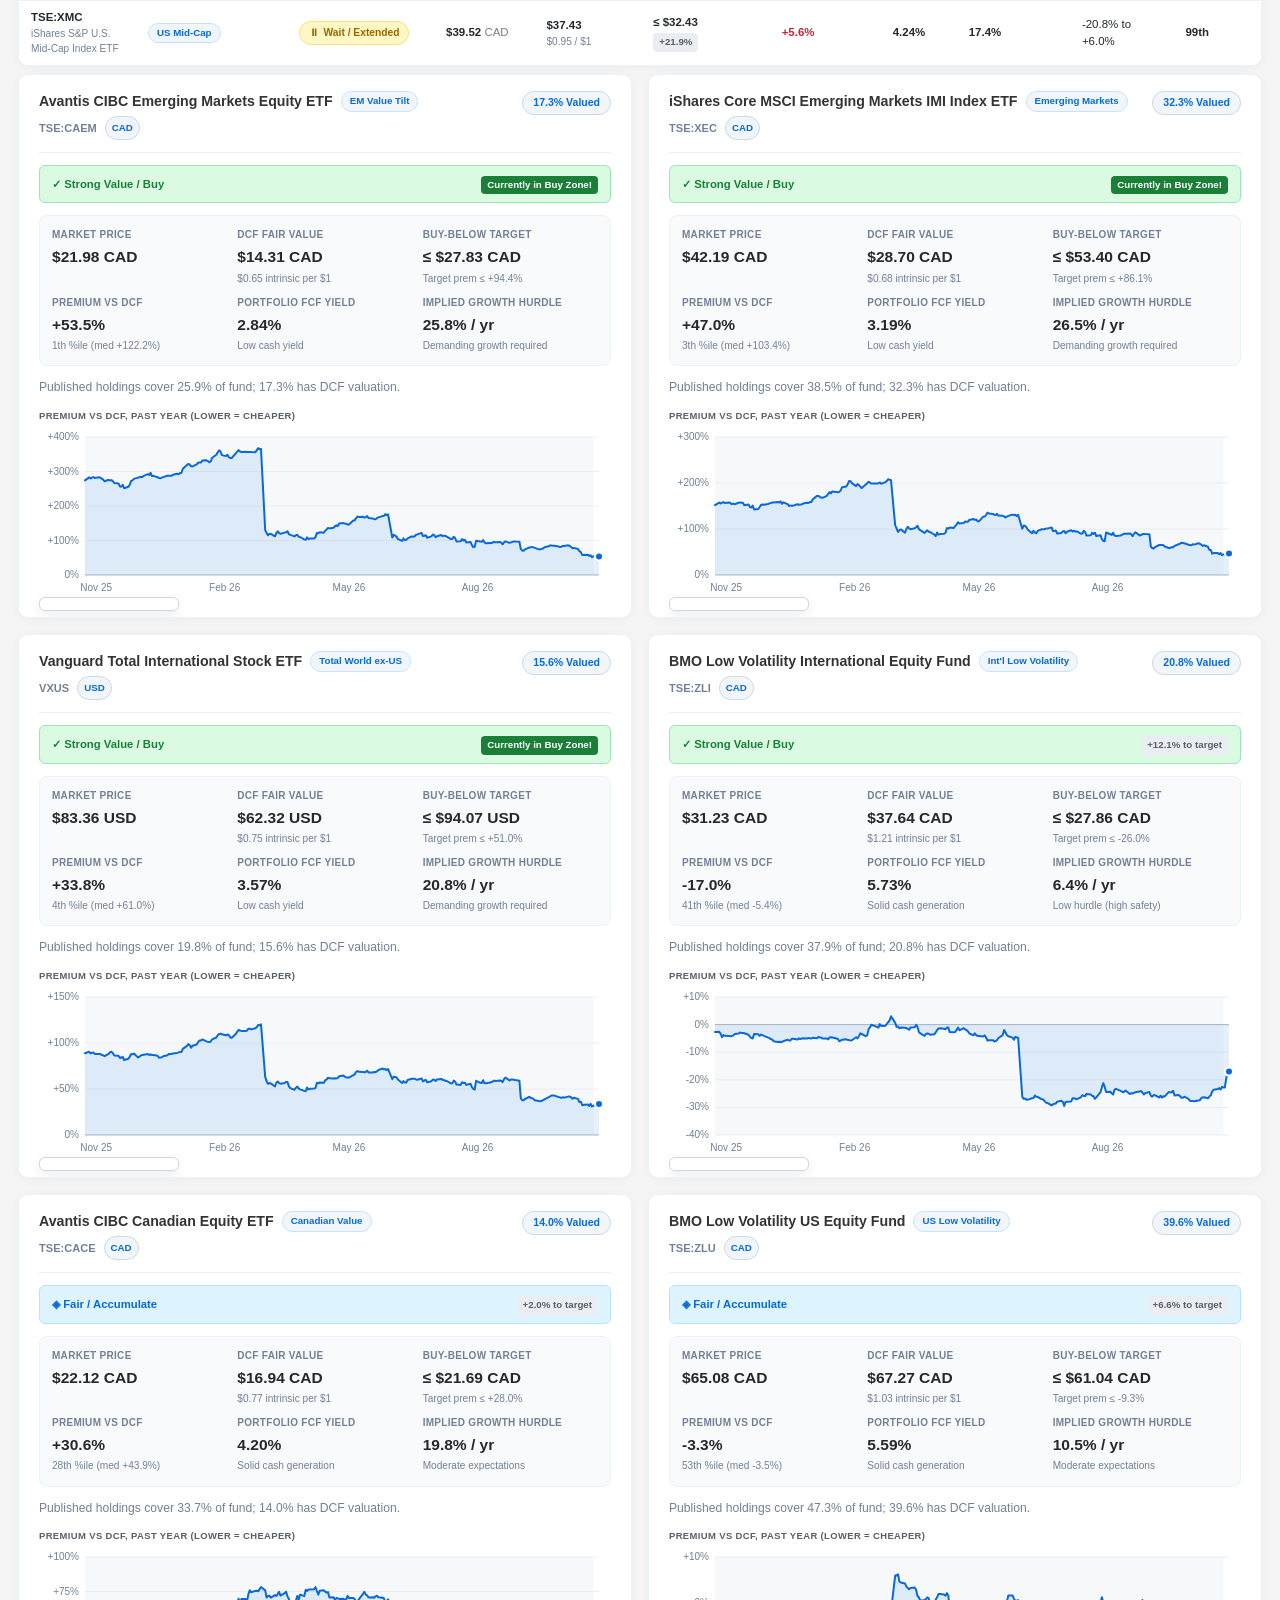
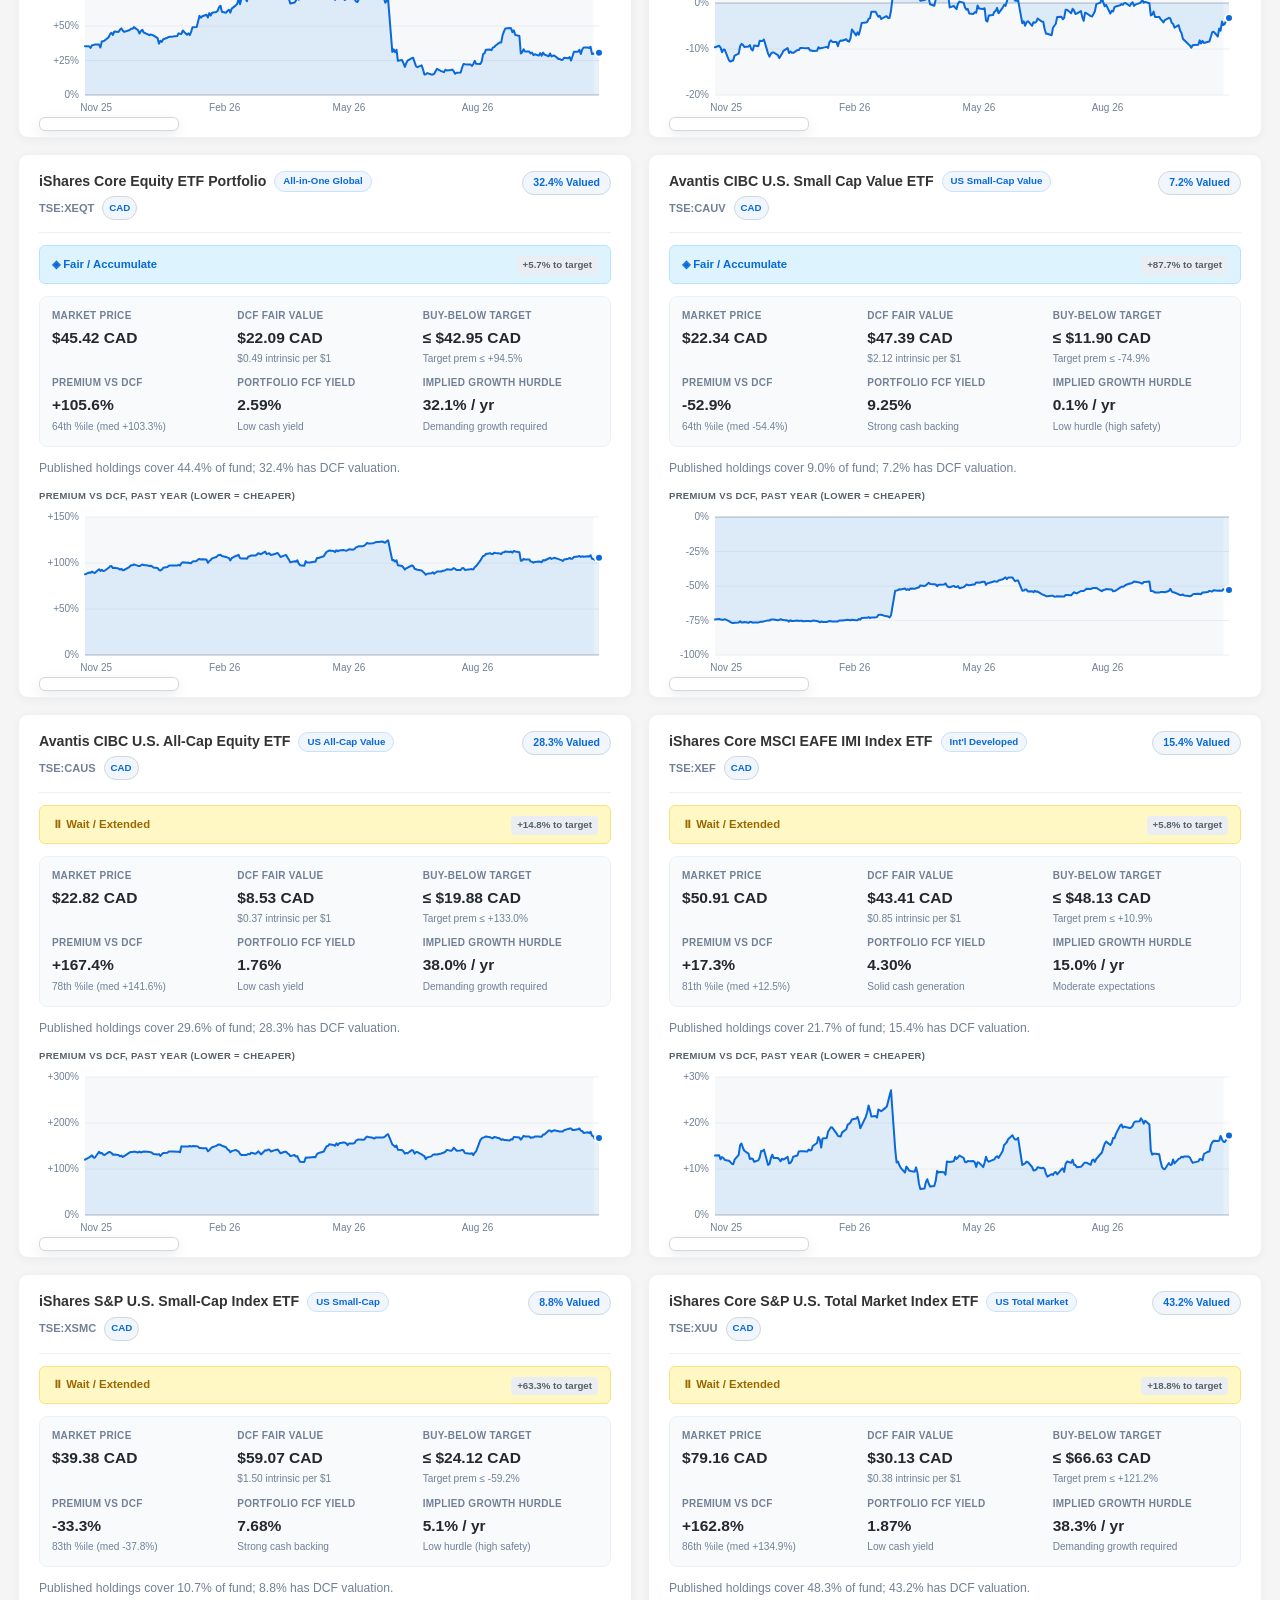
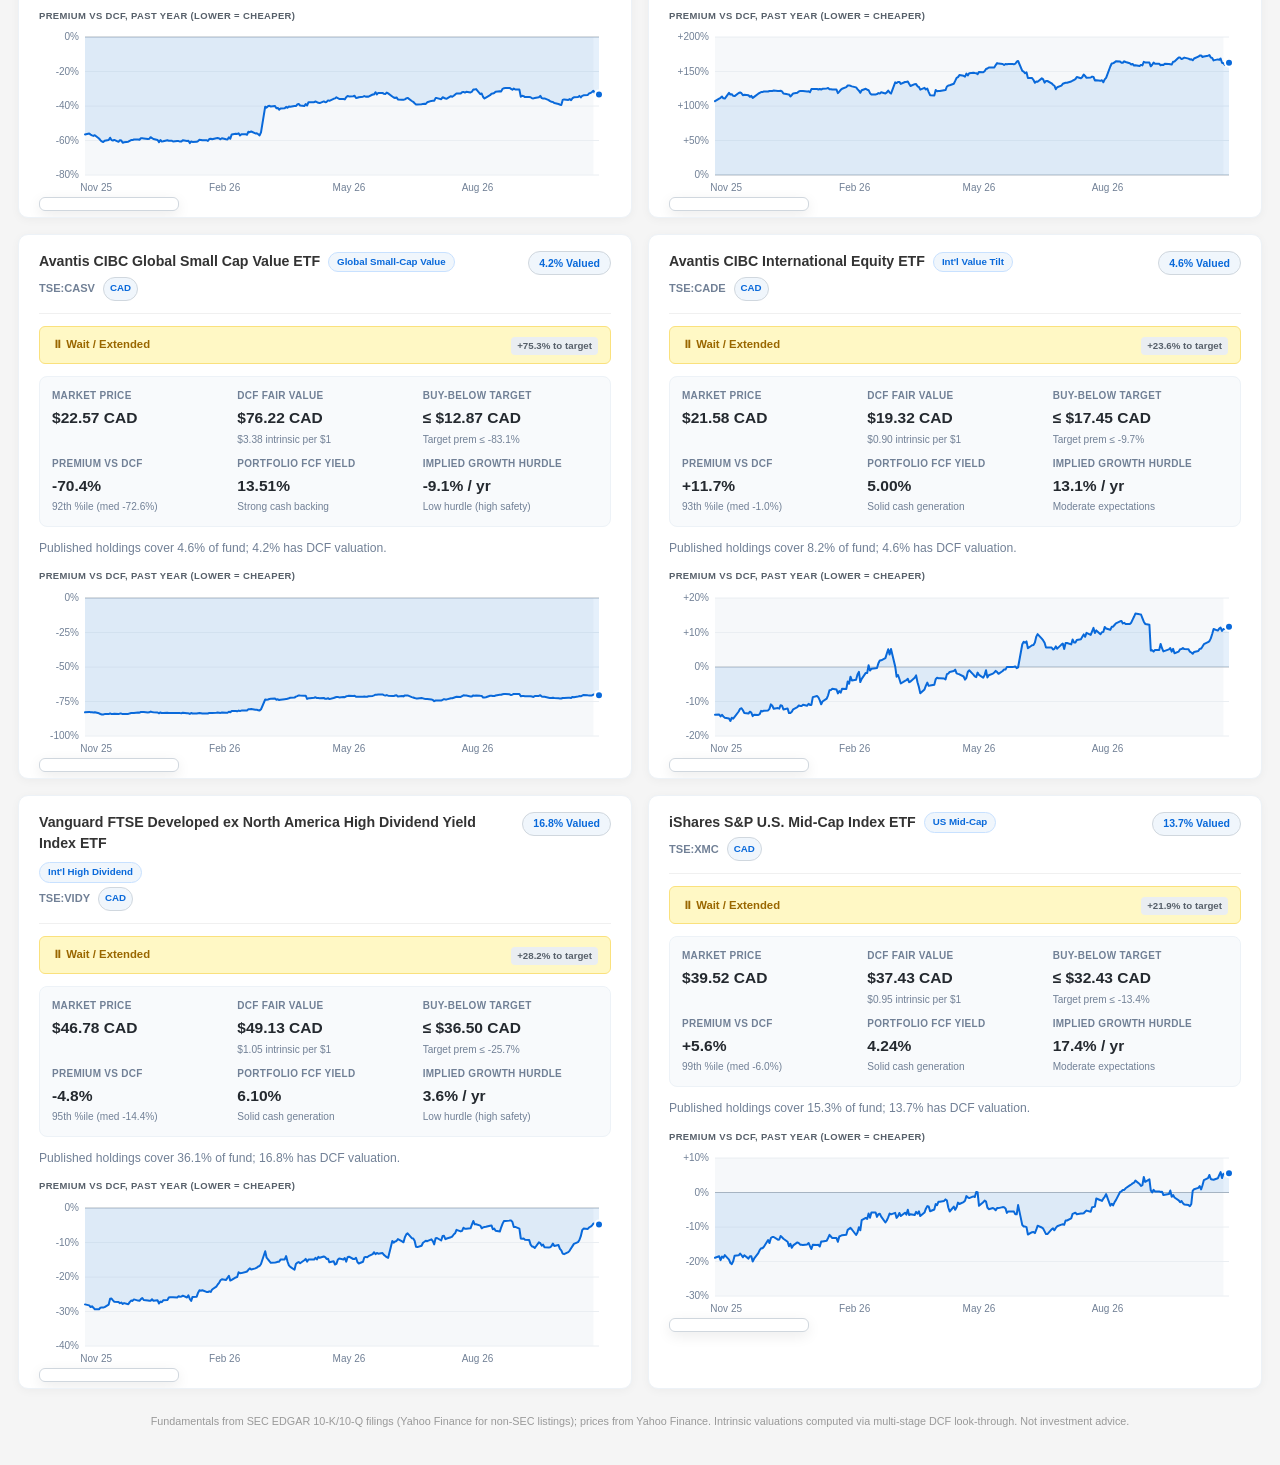
==== commit 8e4b811d: "Add portfolio FCF yield and implied growth hurdle metrics to ETFs" ====
--- a/docs/index.html
+++ b/docs/index.html
@@ -30,9 +30,9 @@
         <span id="kpi-etf-sub" class="kpi-sub">ETFs in target buy zone</span>
       </div>
       <div class="kpi-card">
-        <h3>Median ETF Premium</h3>
-        <p id="kpi-median-val" class="kpi-value">-</p>
-        <span id="kpi-median-sub" class="kpi-sub">Across all tracked funds</span>
+        <h3>Median FCF Yield</h3>
+        <p id="kpi-median-fcf" class="kpi-value">-</p>
+        <span id="kpi-median-fcf-sub" class="kpi-sub">Look-through cash return</span>
       </div>
       <div class="kpi-card">
         <h3>Top Value Opportunity</h3>
@@ -49,8 +49,8 @@
     <!-- Main ETF Dashboard -->
     <section class="etf-dashboard-section">
       <div class="etf-intro">
-        <h2>ETF Look-Through Valuations &amp; Buy Triggers</h2>
-        <p>Each ETF is valued by look-through of its underlying holdings to compute its intrinsic DCF value and target buy-below prices. <strong>Buy</strong> triggers indicate funds currently trading at historical bargain percentiles or steep DCF discounts.</p>
+        <h2>ETF Look-Through Valuations &amp; Fundamental Safety</h2>
+        <p>Each ETF is valued by look-through of its underlying holdings to compute its intrinsic DCF value, portfolio Free Cash Flow (FCF) yield, and market-implied growth hurdle. <strong>Buy</strong> triggers indicate funds trading at historical bargain percentiles or backed by strong cash flow yields.</p>
       </div>
 
       <div class="table-controls">
@@ -72,6 +72,8 @@
           <select id="etf-sort-by">
             <option value="stance_asc">Buying Stance (Buys First)</option>
             <option value="distance_asc">Closest to Buy Target</option>
+            <option value="fcf_yield_desc">Highest FCF Yield (Cash Generation)</option>
+            <option value="growth_asc">Lowest Implied Growth Hurdle</option>
             <option value="percentile_asc">Best Relative Value (Lowest %ile)</option>
             <option value="premium_asc">Deepest DCF Discount (Lowest Premium)</option>
             <option value="intrinsic_desc">Highest Intrinsic per $1</option>
@@ -94,12 +96,14 @@
               <th>DCF Fair Value</th>
               <th>Buy-Below Target</th>
               <th>Premium vs DCF</th>
+              <th>FCF Yield</th>
+              <th>Implied Growth</th>
               <th>1-Year Range</th>
               <th>Percentile</th>
             </tr>
           </thead>
           <tbody>
-            <tr><td colspan="9" class="loading">Loading valuation history...</td></tr>
+            <tr><td colspan="11" class="loading">Loading valuation history...</td></tr>
           </tbody>
         </table>
       </div>
--- a/docs/styles.css
+++ b/docs/styles.css
@@ -432,13 +432,28 @@
 
 .etf-metrics-grid {
   display: grid;
-  grid-template-columns: repeat(2, 1fr);
+  grid-template-columns: repeat(auto-fit, minmax(170px, 1fr));
   gap: 10px;
   margin: 12px 0;
   padding: 12px;
   background: #f8fafc;
   border-radius: 8px;
   border: 1px solid #edf2f7;
+}
+
+.fcf-highlight {
+  color: #1a7f37;
+  font-weight: 700;
+}
+
+.hurdle-low {
+  color: #1a7f37;
+  font-weight: 700;
+}
+
+.hurdle-high {
+  color: #cf222e;
+  font-weight: 700;
 }
 
 .etf-metric-box {
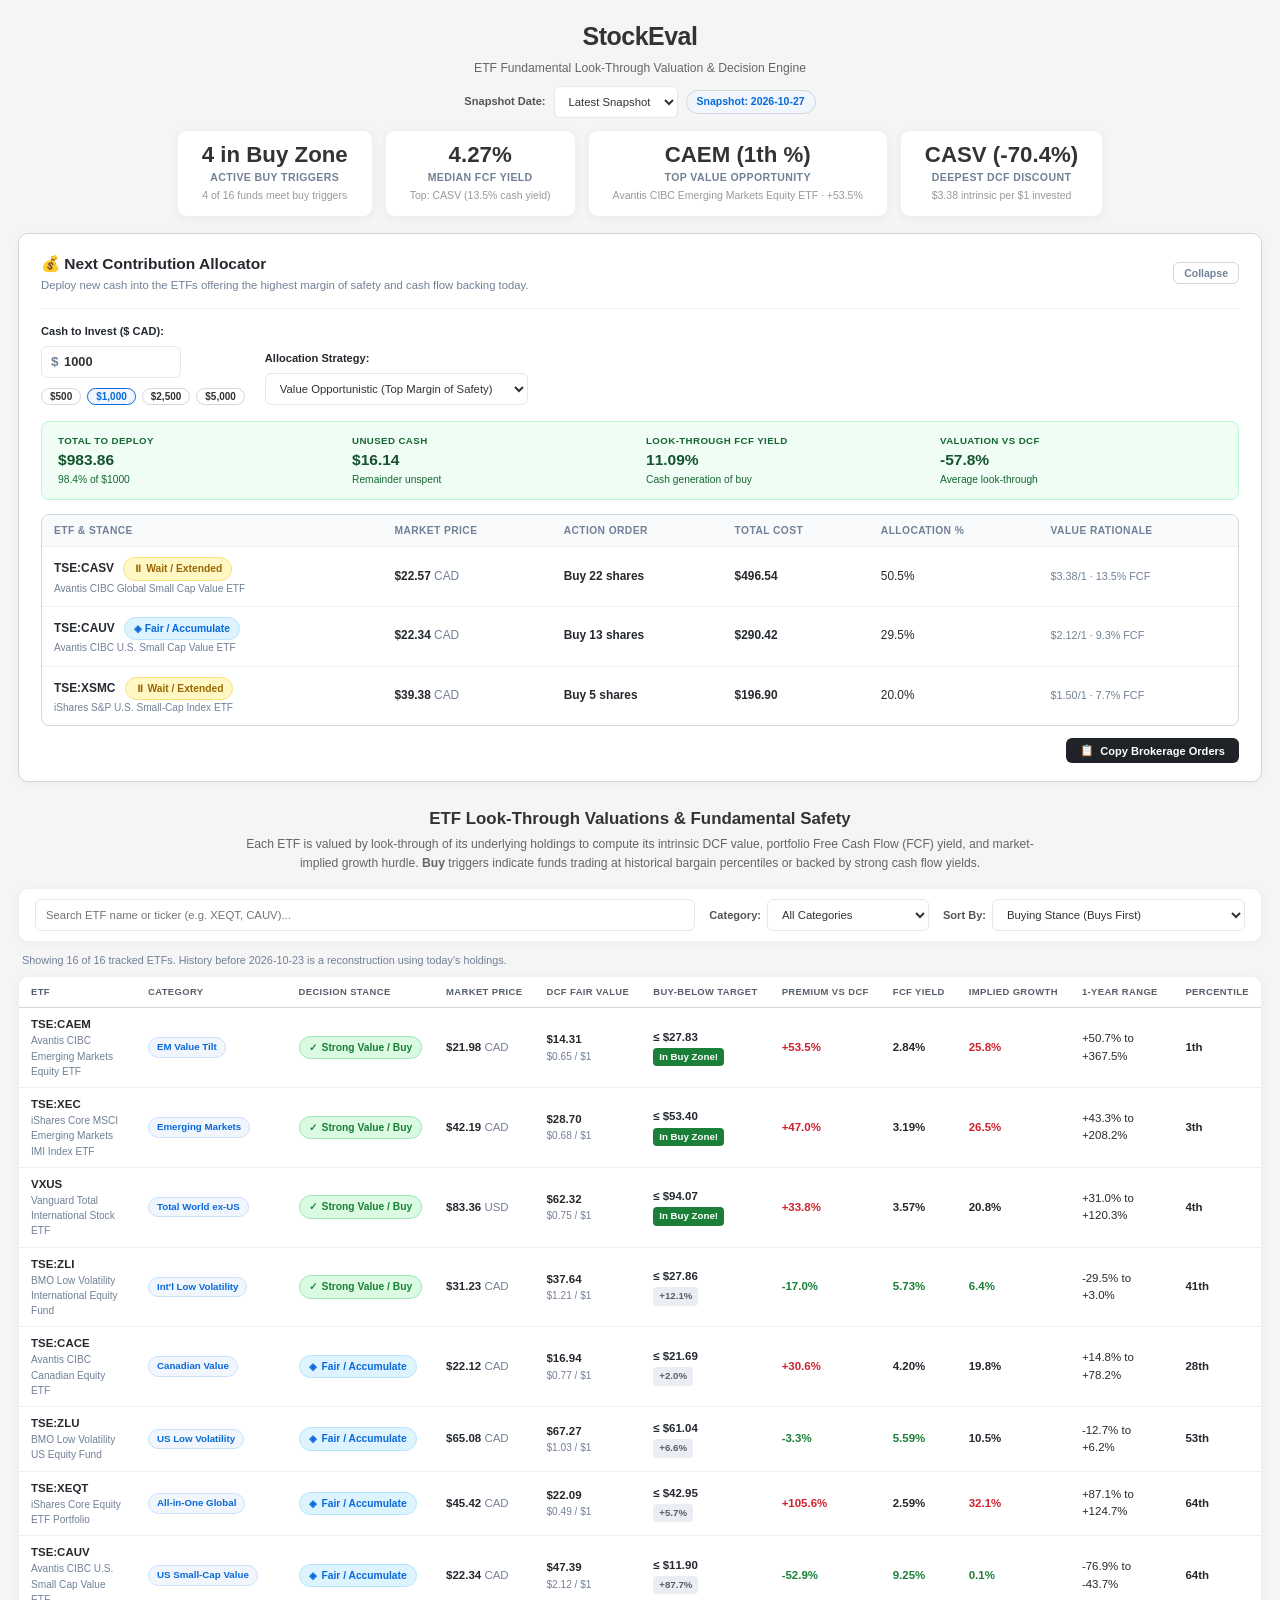
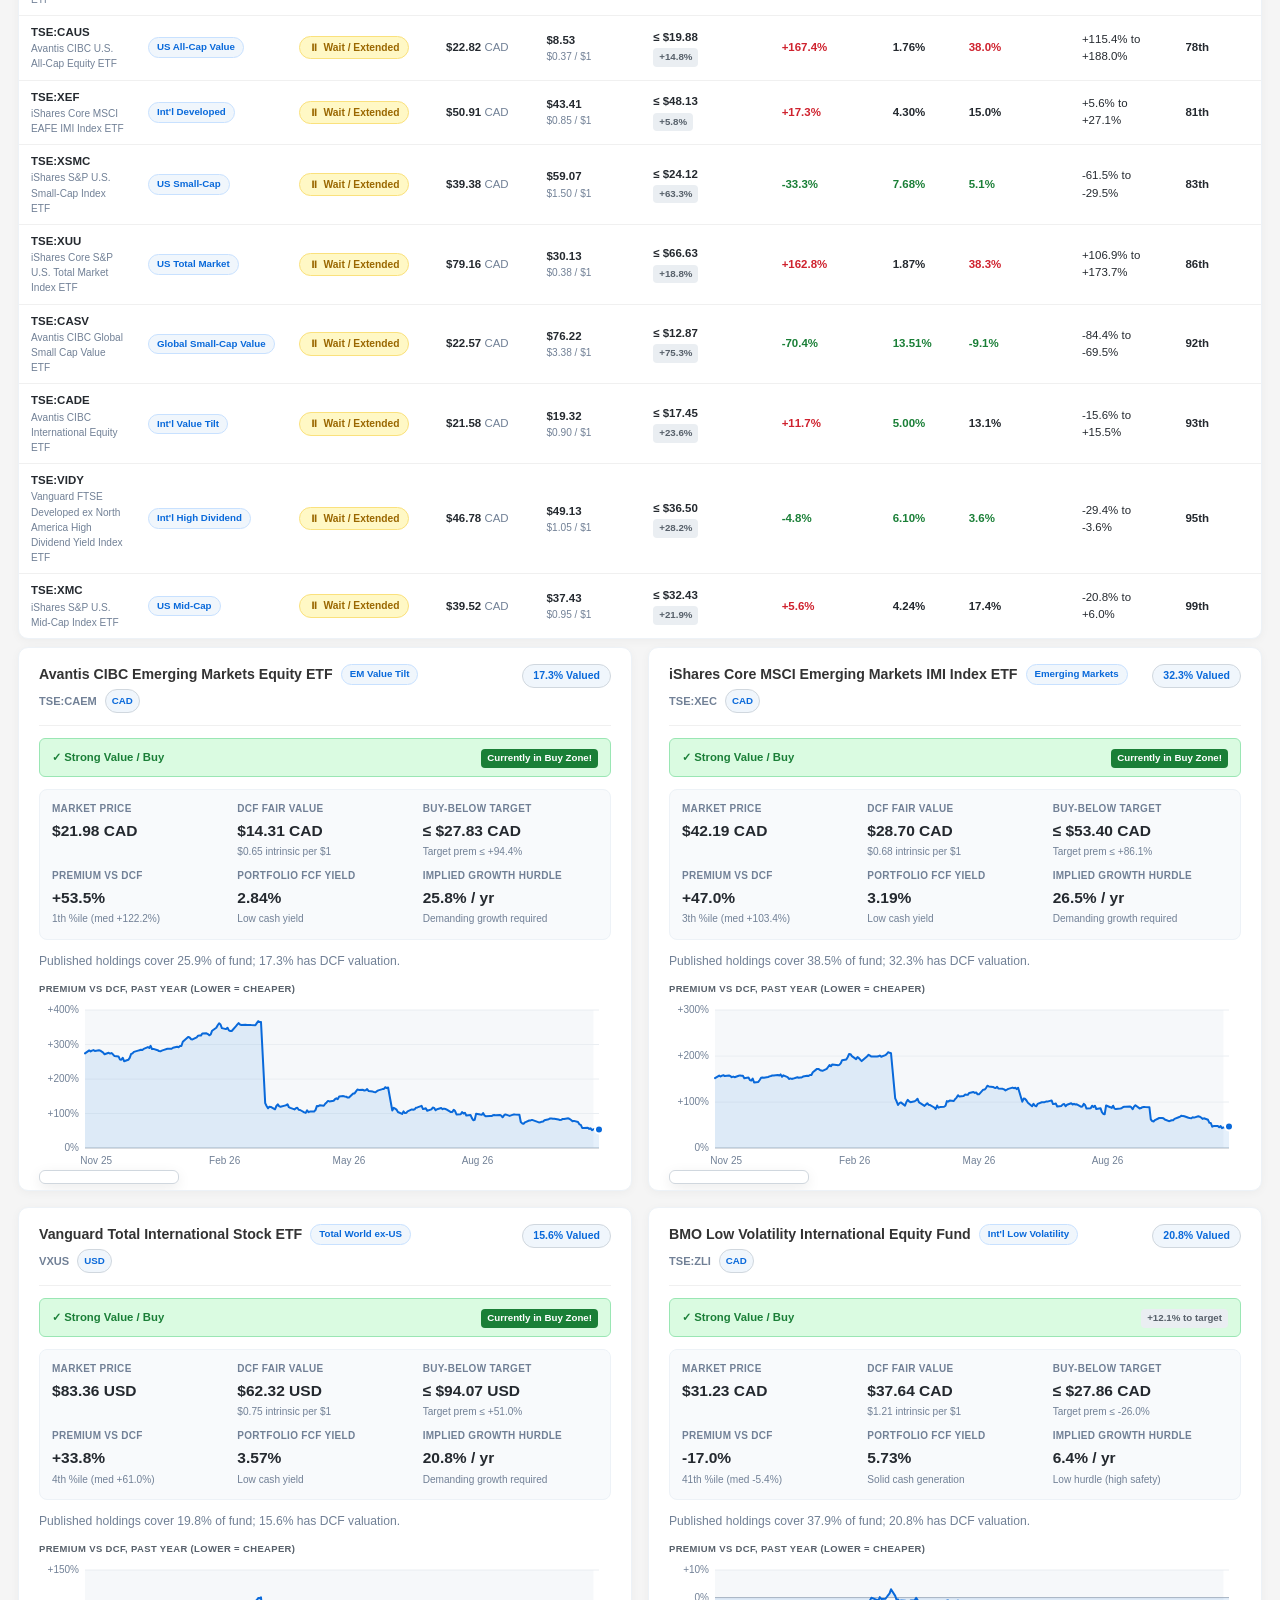
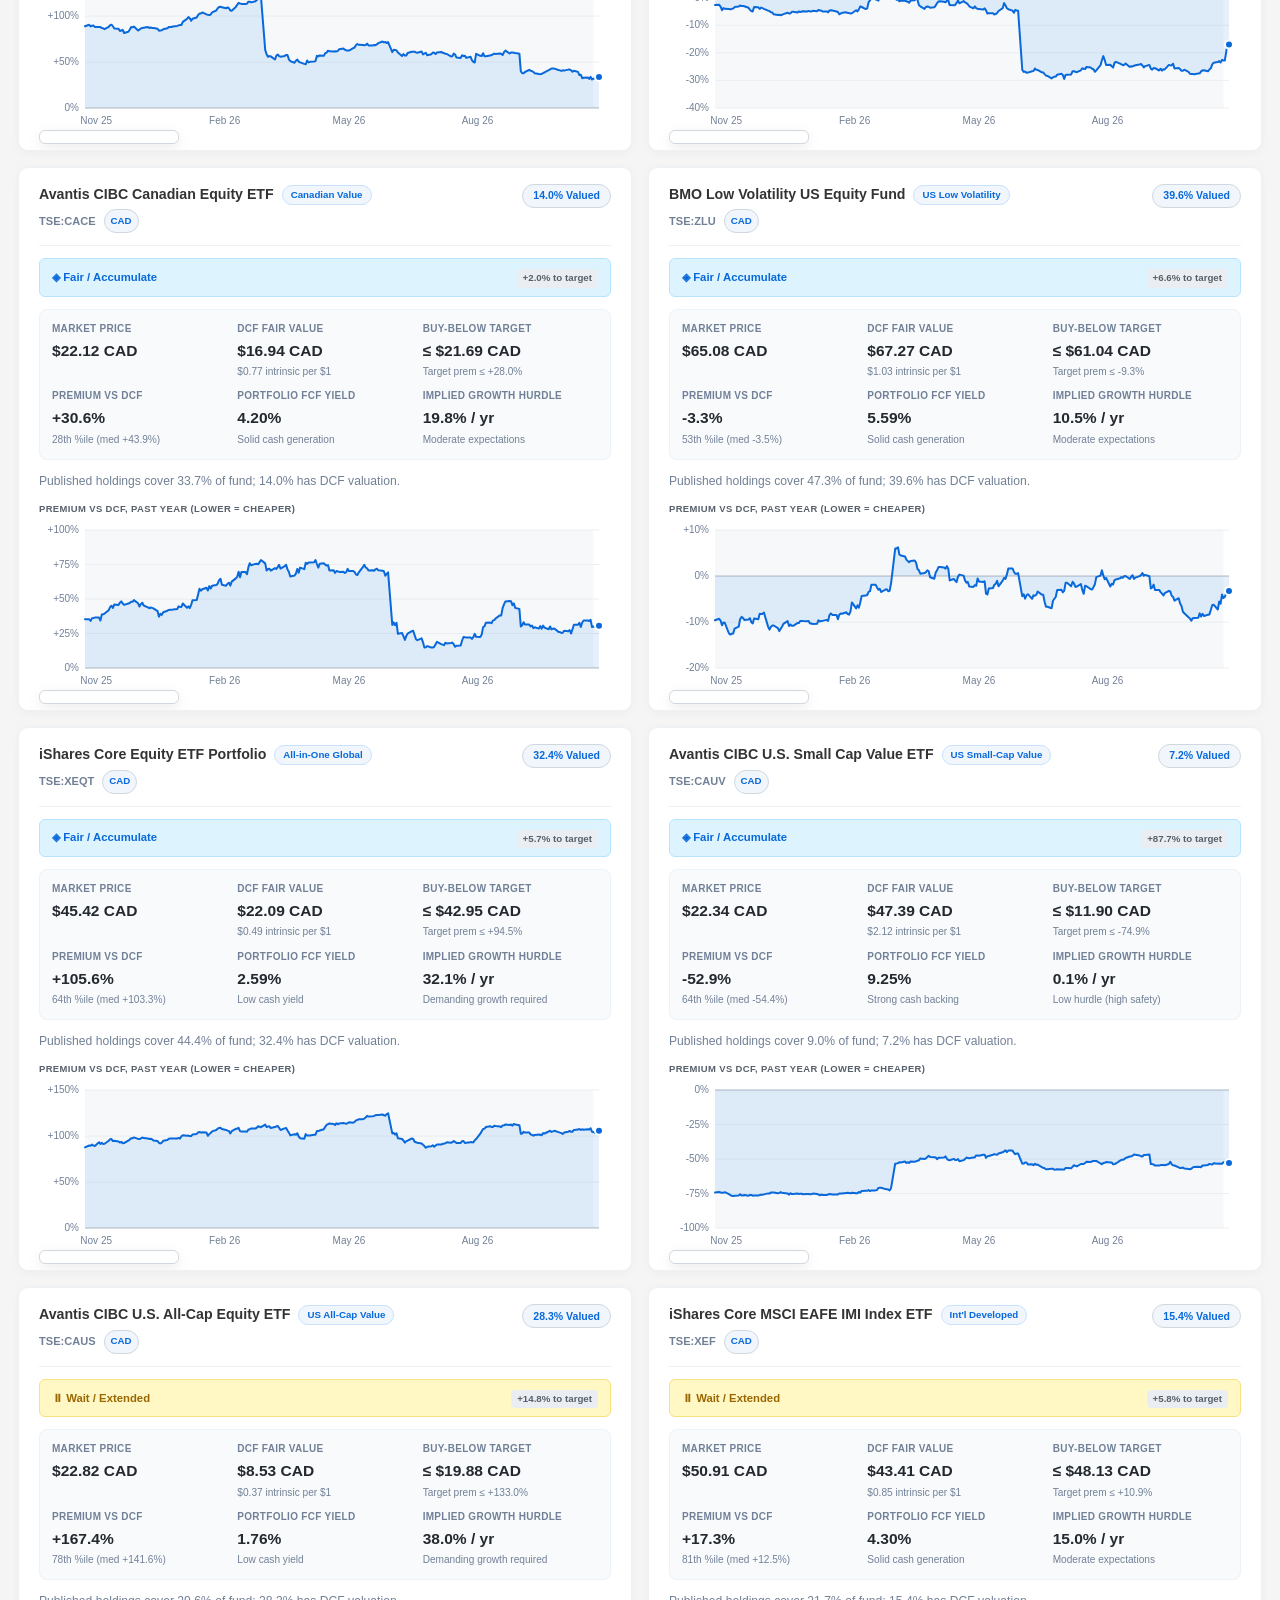
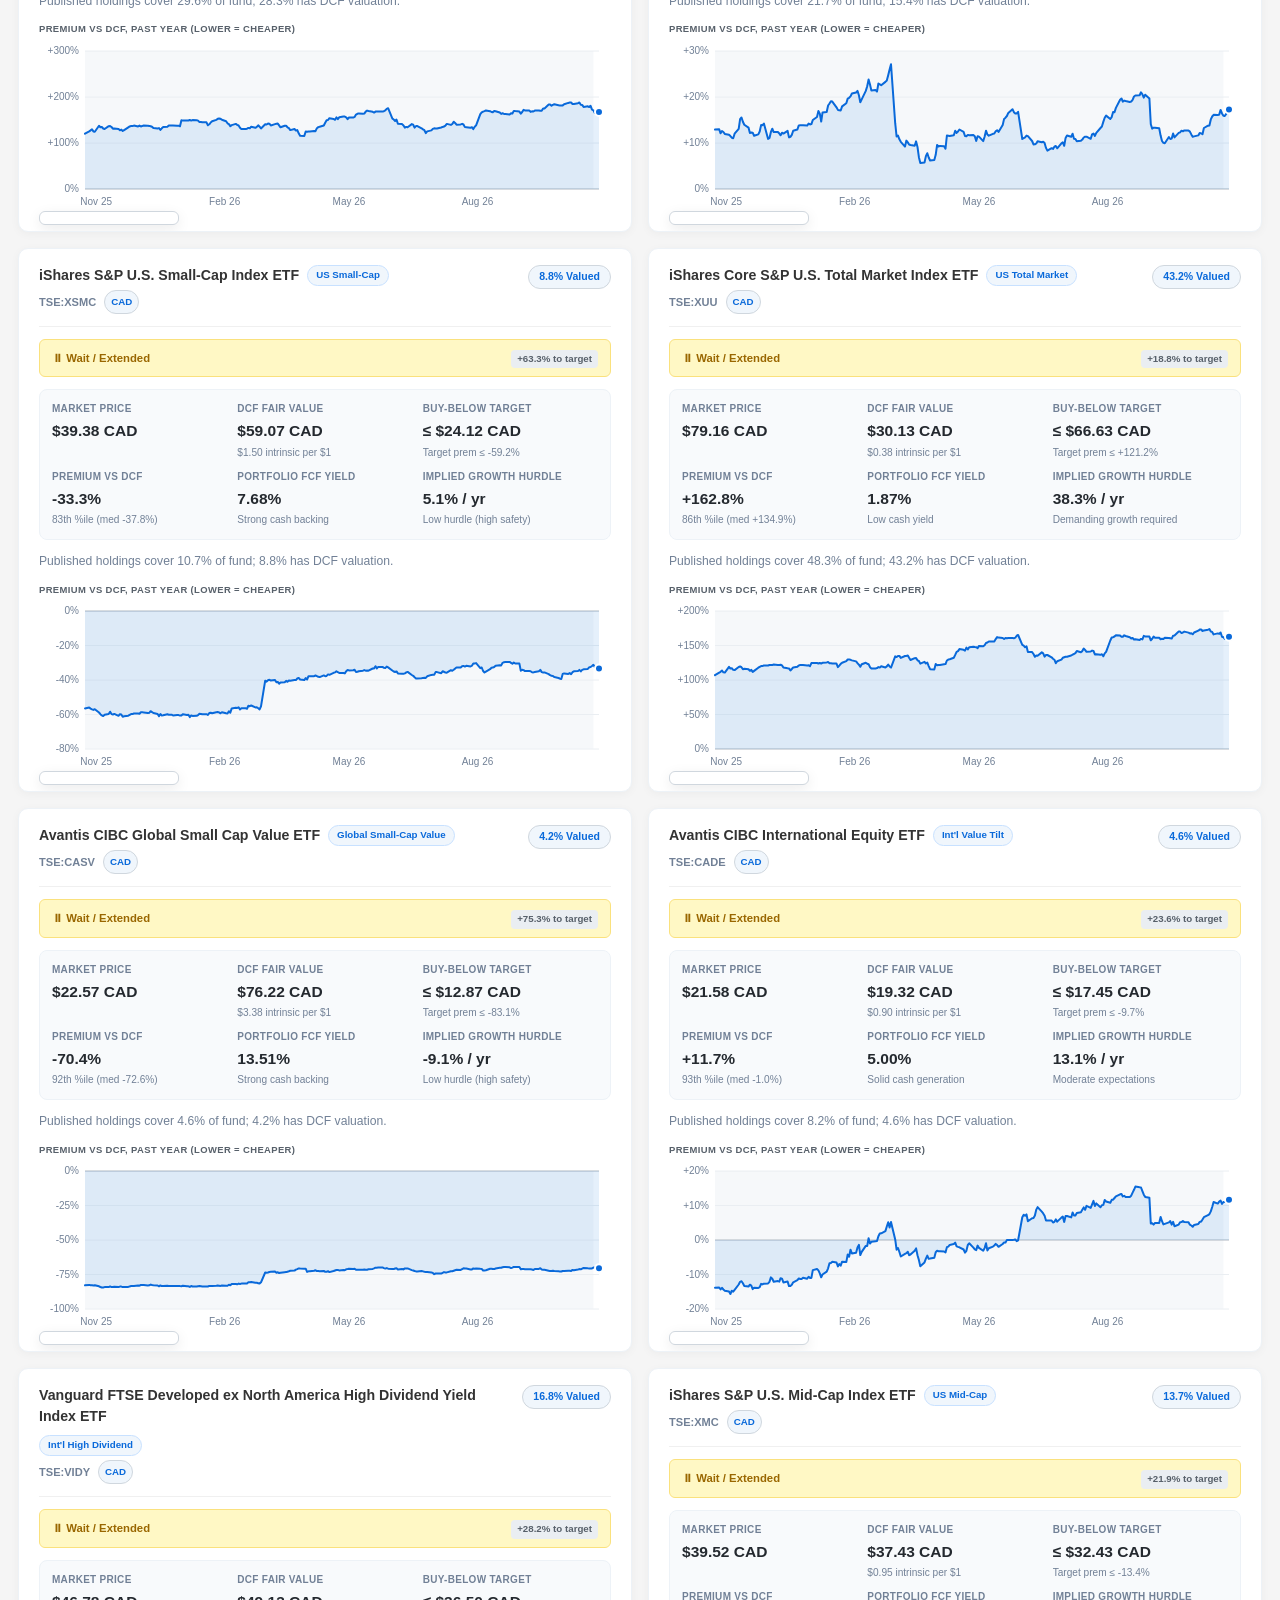
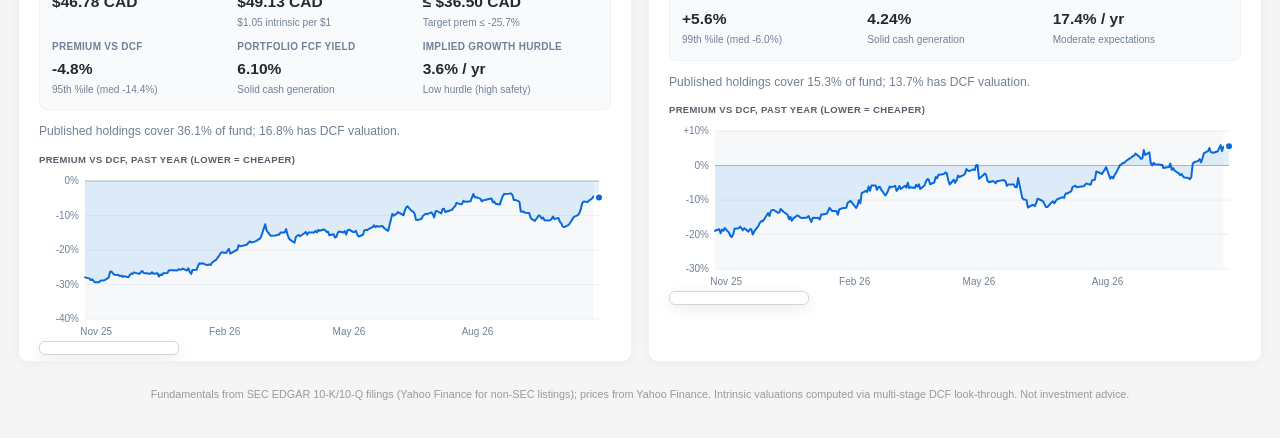
==== commit 47f71cdf: "Add interactive Next Contribution Allocator tool" ====
--- a/docs/index.html
+++ b/docs/index.html
@@ -43,6 +43,57 @@
         <h3>Deepest DCF Discount</h3>
         <p id="kpi-deepest-discount" class="kpi-value">-</p>
         <span id="kpi-deepest-discount-sub" class="kpi-sub">Highest intrinsic value per $1</span>
+      </div>
+    </section>
+
+    <!-- Next Contribution Allocator -->
+    <section class="allocator-card" id="allocator-card">
+      <div class="allocator-header" id="allocator-header">
+        <div>
+          <h3>💰 Next Contribution Allocator</h3>
+          <p class="allocator-sub">Deploy new cash into the ETFs offering the highest margin of safety and cash flow backing today.</p>
+        </div>
+        <button type="button" id="allocator-toggle-btn" class="btn-toggle-subtle">Collapse</button>
+      </div>
+
+      <div id="allocator-body" class="allocator-body">
+        <div class="allocator-controls">
+          <div class="allocator-cash-group">
+            <label for="allocator-cash-input">Cash to Invest ($ CAD):</label>
+            <div class="cash-input-wrap">
+              <span class="currency-symbol">$</span>
+              <input type="number" id="allocator-cash-input" value="1000" min="20" step="50" />
+            </div>
+            <div class="quick-cash-pills">
+              <button type="button" class="quick-cash-btn" data-amount="500">$500</button>
+              <button type="button" class="quick-cash-btn active" data-amount="1000">$1,000</button>
+              <button type="button" class="quick-cash-btn" data-amount="2500">$2,500</button>
+              <button type="button" class="quick-cash-btn" data-amount="5000">$5,000</button>
+            </div>
+          </div>
+
+          <div class="allocator-strategy-group">
+            <label for="allocator-strategy-select">Allocation Strategy:</label>
+            <select id="allocator-strategy-select">
+              <option value="value_top">Value Opportunistic (Top Margin of Safety)</option>
+              <option value="buy_zone">All Active Buy Zone ETFs</option>
+              <option value="high_fcf">Cash Generation (Highest FCF Yields)</option>
+              <option value="core_tilt">Balanced: Global Core (XEQT) + Value Tilts</option>
+              <option value="custom">Custom ETF Selection</option>
+            </select>
+          </div>
+        </div>
+
+        <!-- Custom Selection Chips (Hidden unless custom strategy selected) -->
+        <div id="allocator-custom-chips" class="allocator-chips-wrap" style="display: none;">
+          <span class="control-label">Select ETFs to Include:</span>
+          <div id="allocator-chips-container" class="allocator-chips-grid"></div>
+        </div>
+
+        <!-- Allocator Results Summary & Orders -->
+        <div id="allocator-results" class="allocator-results">
+          <!-- Populated by app.js -->
+        </div>
       </div>
     </section>
 
--- a/docs/styles.css
+++ b/docs/styles.css
@@ -919,3 +919,266 @@
   color: #57606a;
 }
 
+/* Next Contribution Allocator */
+.allocator-card {
+  background: var(--card-bg);
+  border: 1.5px solid #d0d7de;
+  border-radius: 10px;
+  box-shadow: var(--card-shadow);
+  padding: 18px 22px;
+  margin-bottom: 24px;
+}
+
+.allocator-header {
+  display: flex;
+  justify-content: space-between;
+  align-items: center;
+  flex-wrap: wrap;
+  gap: 10px;
+}
+
+.allocator-header h3 {
+  font-size: 1.15rem;
+  font-weight: 700;
+  color: var(--text-strong);
+  margin-bottom: 2px;
+}
+
+.allocator-sub {
+  font-size: 0.84rem;
+  color: var(--text-muted);
+}
+
+.btn-toggle-subtle {
+  background: transparent;
+  border: 1px solid var(--border-color);
+  border-radius: 6px;
+  padding: 4px 10px;
+  font-size: 0.78rem;
+  font-weight: 600;
+  color: var(--text-muted);
+  cursor: pointer;
+  transition: all 0.15s ease;
+}
+
+.btn-toggle-subtle:hover {
+  background: #f6f8fa;
+  color: var(--text-strong);
+}
+
+.allocator-body {
+  margin-top: 14px;
+  padding-top: 14px;
+  border-top: 1px solid var(--divider);
+}
+
+.allocator-controls {
+  display: flex;
+  align-items: flex-end;
+  flex-wrap: wrap;
+  gap: 20px;
+  margin-bottom: 16px;
+}
+
+.allocator-cash-group, .allocator-strategy-group {
+  display: flex;
+  flex-direction: column;
+  gap: 6px;
+}
+
+.allocator-cash-group label, .allocator-strategy-group label {
+  font-size: 0.82rem;
+  font-weight: 700;
+  color: var(--text-strong);
+}
+
+.cash-input-wrap {
+  position: relative;
+  display: inline-flex;
+  align-items: center;
+}
+
+.currency-symbol {
+  position: absolute;
+  left: 10px;
+  font-weight: 700;
+  color: var(--text-muted);
+  pointer-events: none;
+}
+
+.cash-input-wrap input {
+  padding-left: 22px;
+  width: 140px;
+  font-size: 0.95rem;
+  font-weight: 700;
+}
+
+.quick-cash-pills {
+  display: flex;
+  gap: 6px;
+  margin-top: 4px;
+}
+
+.quick-cash-btn {
+  background: #ffffff;
+  border: 1px solid var(--border-color);
+  border-radius: 999px;
+  padding: 2px 8px;
+  font-size: 0.74rem;
+  font-weight: 600;
+  color: var(--text-main);
+  cursor: pointer;
+  transition: all 0.15s ease;
+}
+
+.quick-cash-btn:hover {
+  background: #f0f6fc;
+  border-color: var(--accent-color);
+  color: var(--accent-color);
+}
+
+.quick-cash-btn.active {
+  background: var(--accent-soft);
+  border-color: var(--accent-color);
+  color: var(--accent-color);
+  font-weight: 700;
+}
+
+.allocator-chips-wrap {
+  margin-bottom: 16px;
+  padding: 10px 14px;
+  background: #f8fafc;
+  border-radius: 8px;
+  border: 1px solid #edf2f7;
+}
+
+.allocator-chips-grid {
+  display: flex;
+  flex-wrap: wrap;
+  gap: 6px;
+  margin-top: 6px;
+}
+
+.allocator-chip {
+  display: inline-flex;
+  align-items: center;
+  gap: 5px;
+  padding: 3px 10px;
+  border-radius: 999px;
+  font-size: 0.78rem;
+  font-weight: 600;
+  cursor: pointer;
+  border: 1px solid var(--border-color);
+  background: #ffffff;
+  transition: all 0.15s ease;
+  user-select: none;
+}
+
+.allocator-chip.selected {
+  background: #1f2328;
+  color: #ffffff;
+  border-color: #1f2328;
+}
+
+.allocator-chip.unselected {
+  opacity: 0.55;
+  background: #ffffff;
+  color: var(--text-muted);
+}
+
+.allocator-summary-banner {
+  display: grid;
+  grid-template-columns: repeat(auto-fit, minmax(130px, 1fr));
+  gap: 12px;
+  padding: 12px 16px;
+  background: #f0fdf4;
+  border: 1px solid #bbf7d0;
+  border-radius: 8px;
+  margin-bottom: 14px;
+}
+
+.allocator-stat-item {
+  display: flex;
+  flex-direction: column;
+}
+
+.allocator-stat-label {
+  font-size: 0.72rem;
+  text-transform: uppercase;
+  letter-spacing: 0.04em;
+  font-weight: 700;
+  color: #166534;
+}
+
+.allocator-stat-val {
+  font-size: 1.15rem;
+  font-weight: 800;
+  color: #14532d;
+}
+
+.allocator-stat-sub {
+  font-size: 0.76rem;
+  color: #166534;
+}
+
+.allocator-table-wrap {
+  overflow-x: auto;
+  border: 1px solid var(--border-color);
+  border-radius: 8px;
+  margin-bottom: 12px;
+}
+
+.allocator-table {
+  width: 100%;
+  border-collapse: collapse;
+  font-size: 0.88rem;
+}
+
+.allocator-table th {
+  background: #f8fafc;
+  padding: 8px 12px;
+  text-align: left;
+  font-size: 0.76rem;
+  text-transform: uppercase;
+  color: var(--text-muted);
+  border-bottom: 1.5px solid var(--divider);
+}
+
+.allocator-table td {
+  padding: 10px 12px;
+  border-bottom: 1px solid var(--divider);
+}
+
+.allocator-actions-row {
+  display: flex;
+  justify-content: flex-end;
+  gap: 10px;
+  align-items: center;
+}
+
+.btn-copy-orders {
+  display: inline-flex;
+  align-items: center;
+  gap: 6px;
+  background: #1f2328;
+  color: #ffffff;
+  border: none;
+  padding: 6px 14px;
+  border-radius: 6px;
+  font-size: 0.82rem;
+  font-weight: 600;
+  cursor: pointer;
+  transition: all 0.15s ease;
+}
+
+.btn-copy-orders:hover {
+  background: #24292f;
+}
+
+.copy-feedback {
+  font-size: 0.8rem;
+  font-weight: 600;
+  color: #1a7f37;
+}
+
+
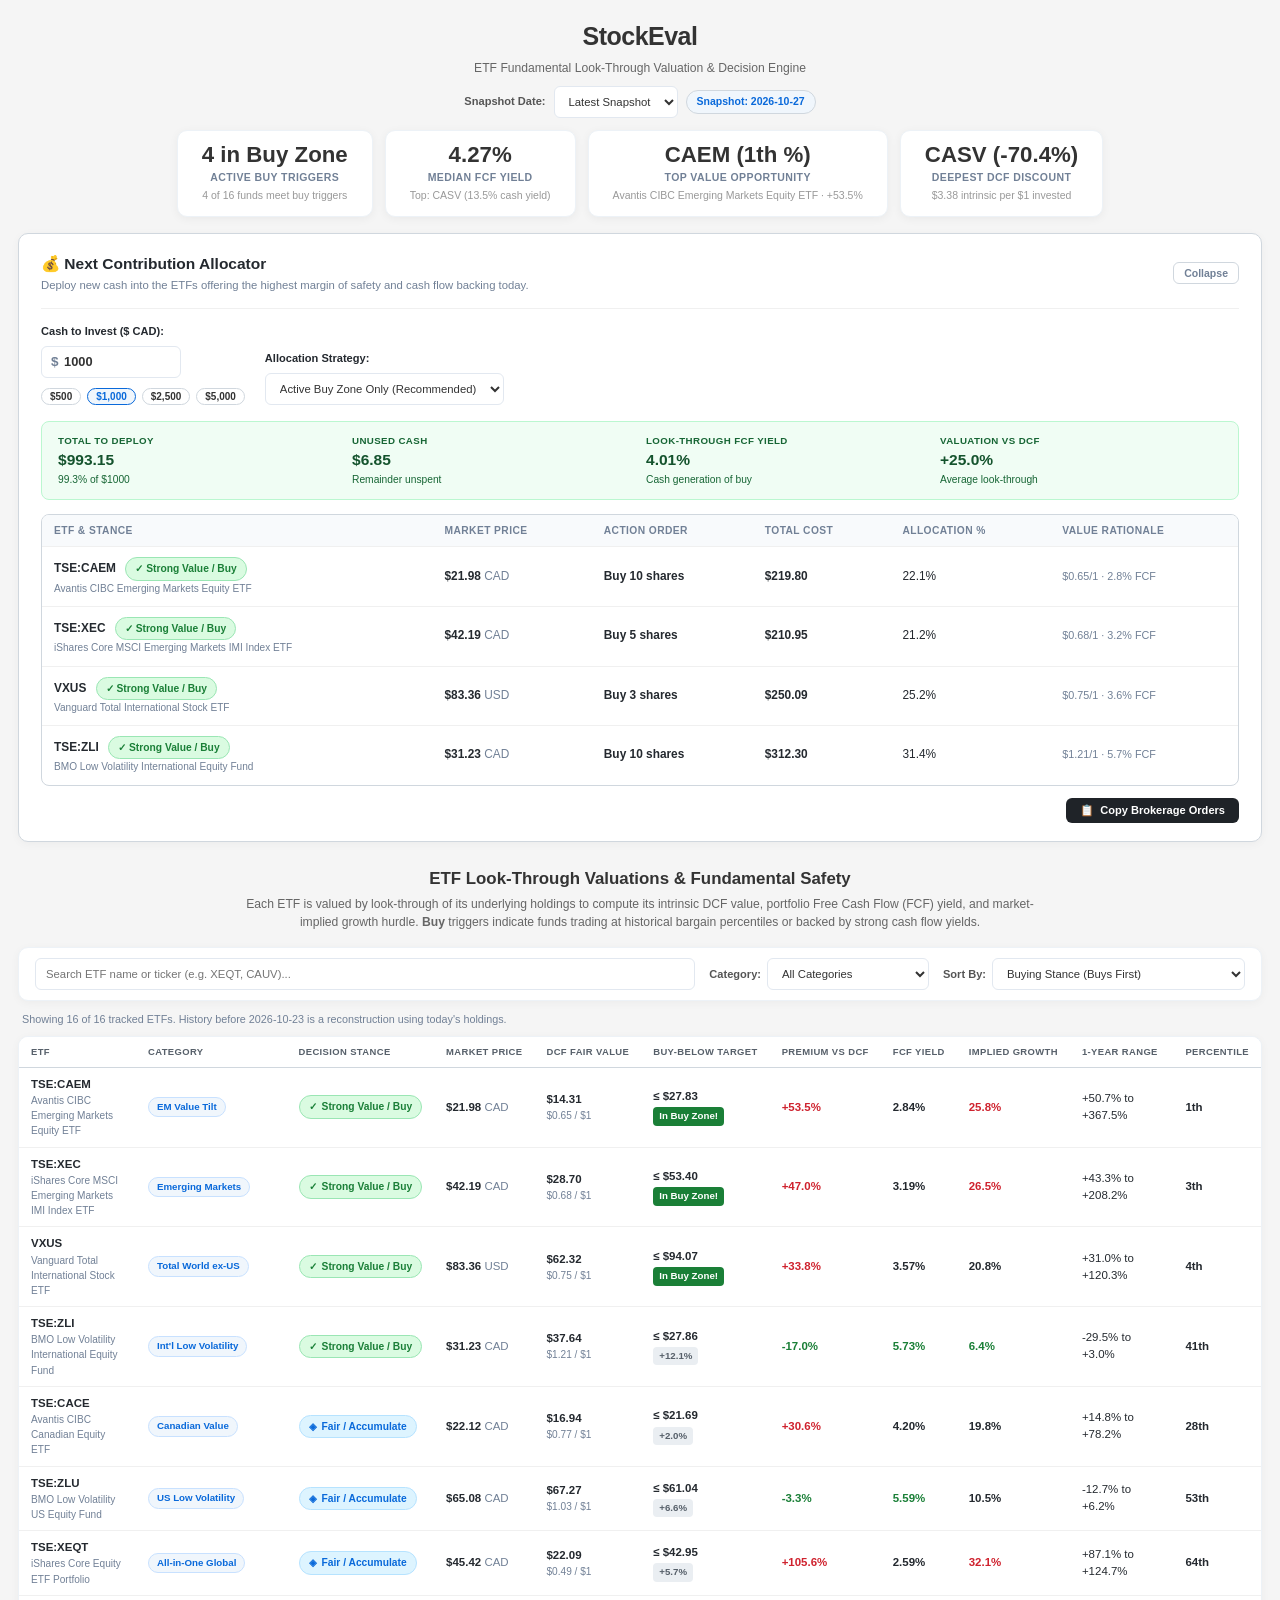
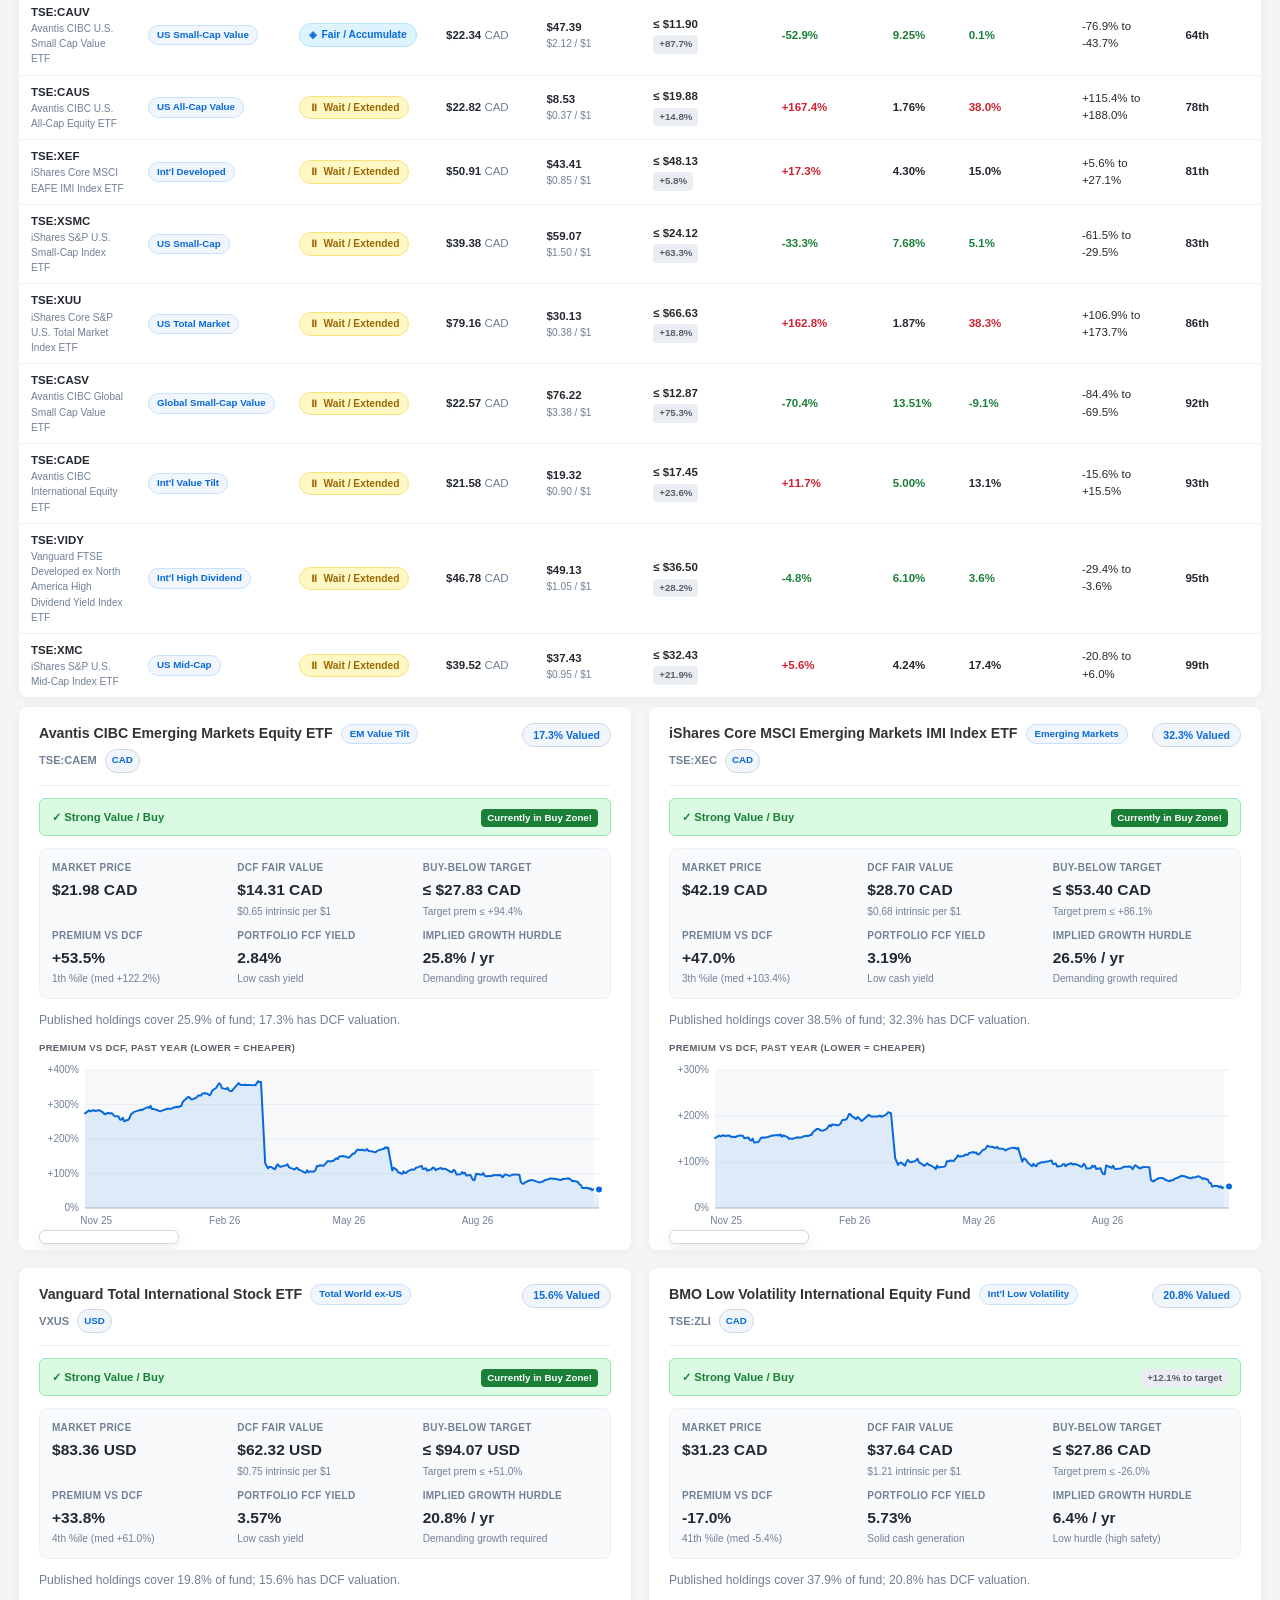
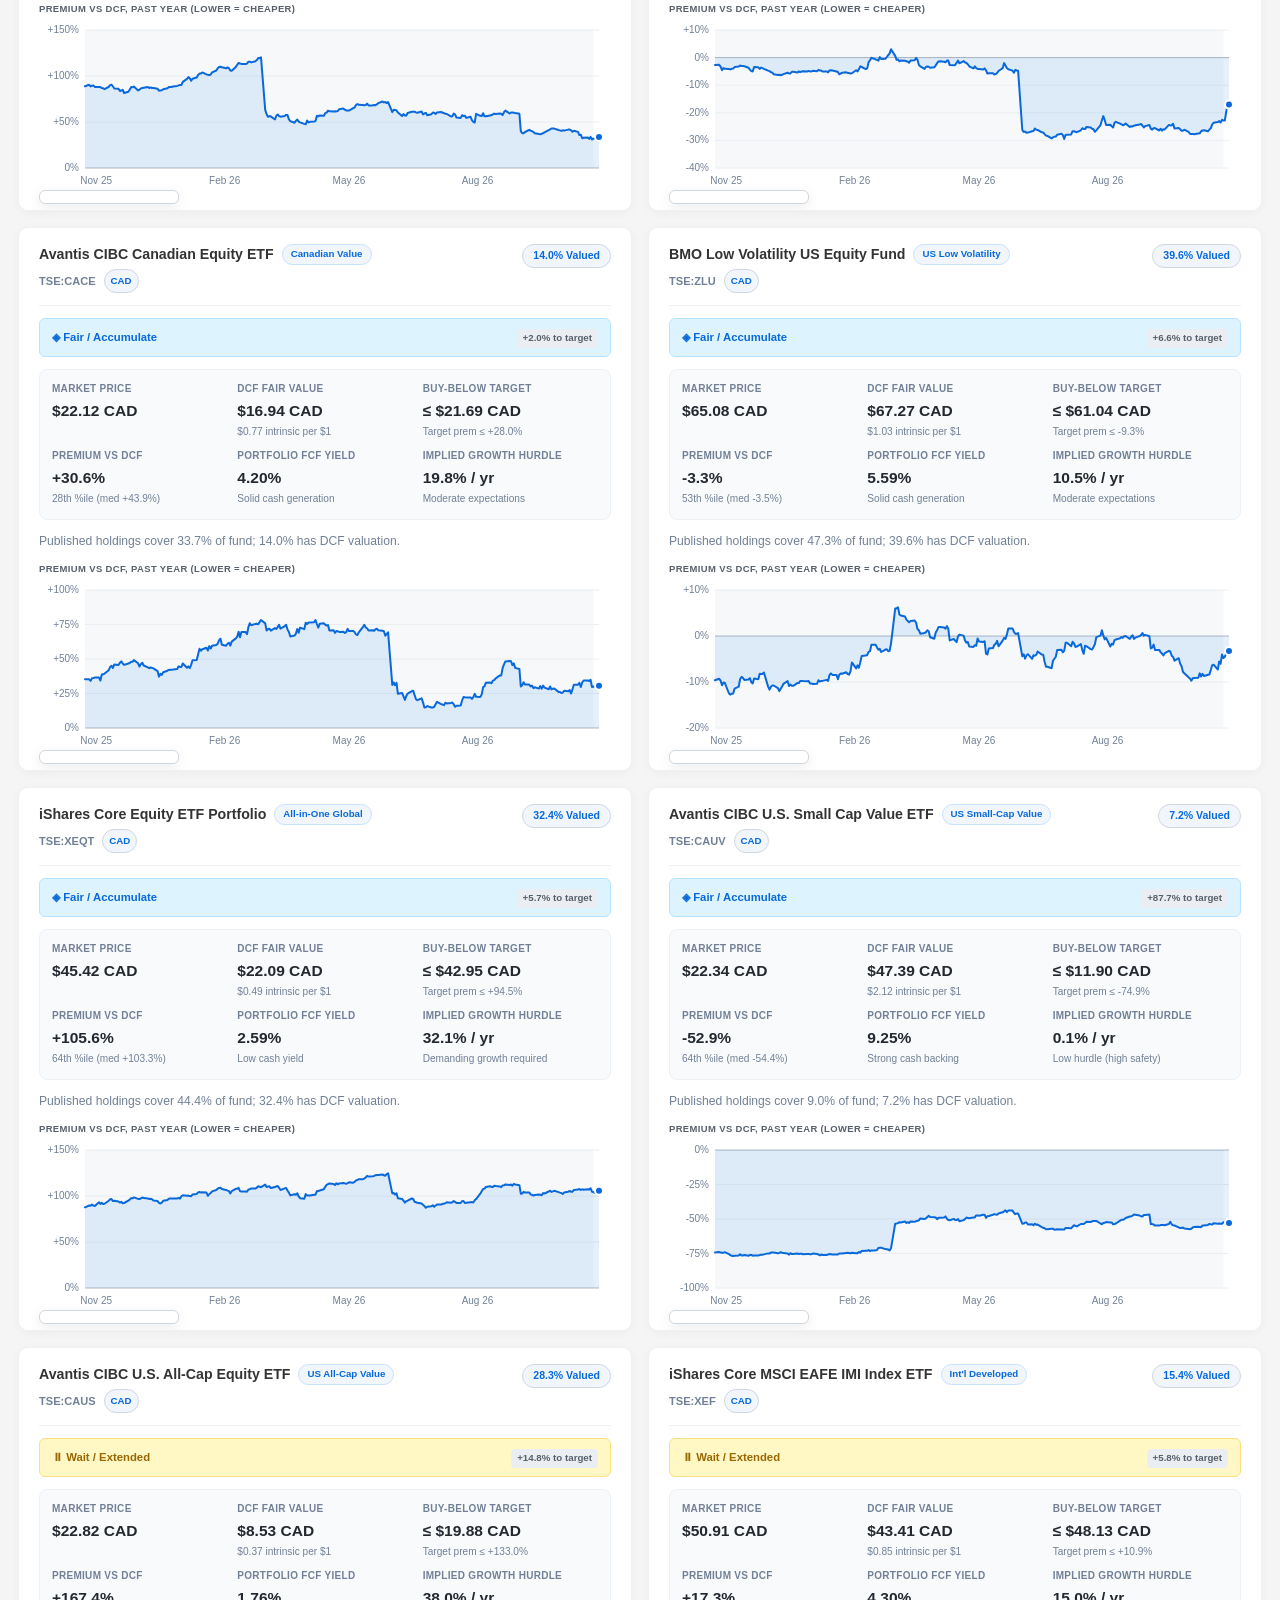
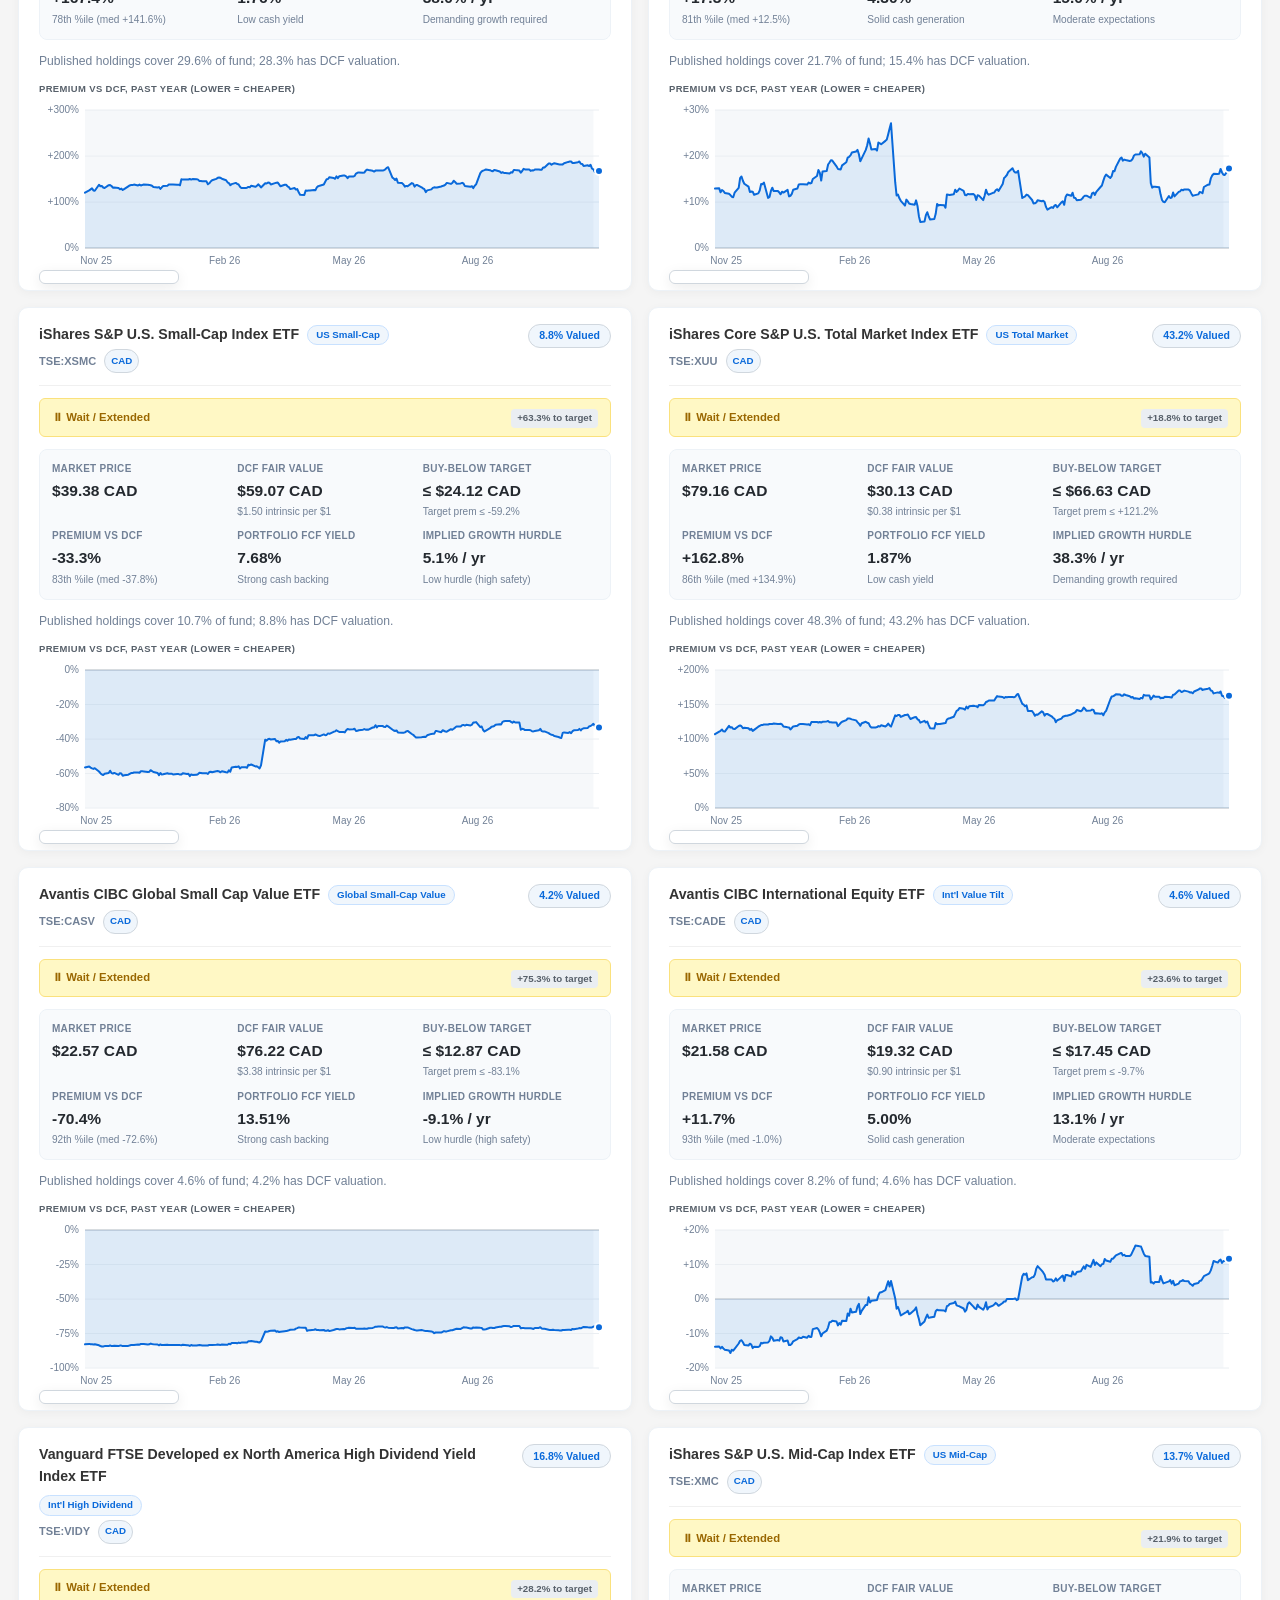
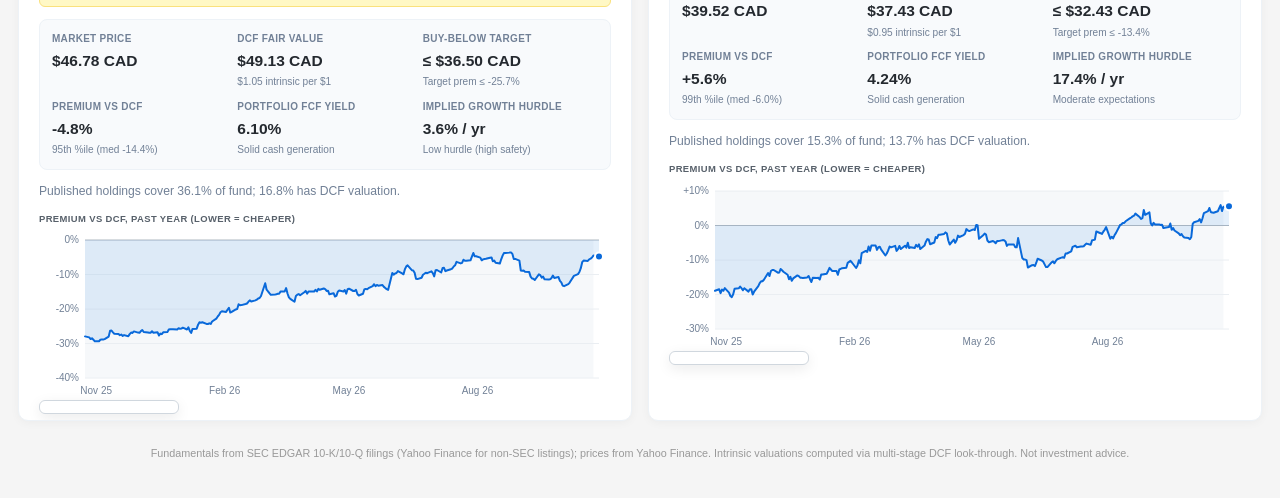
==== commit f23435b3: "Fix allocator to default to Active Buy Zone and prioritize Buy stance ETFs" ====
--- a/docs/index.html
+++ b/docs/index.html
@@ -75,10 +75,9 @@
           <div class="allocator-strategy-group">
             <label for="allocator-strategy-select">Allocation Strategy:</label>
             <select id="allocator-strategy-select">
-              <option value="value_top">Value Opportunistic (Top Margin of Safety)</option>
-              <option value="buy_zone">All Active Buy Zone ETFs</option>
-              <option value="high_fcf">Cash Generation (Highest FCF Yields)</option>
-              <option value="core_tilt">Balanced: Global Core (XEQT) + Value Tilts</option>
+              <option value="buy_zone" selected>Active Buy Zone Only (Recommended)</option>
+              <option value="buy_and_accumulate">Buy Zone + Fair Value Accumulate</option>
+              <option value="buy_and_core">Buy Zone + Core (XEQT)</option>
               <option value="custom">Custom ETF Selection</option>
             </select>
           </div>
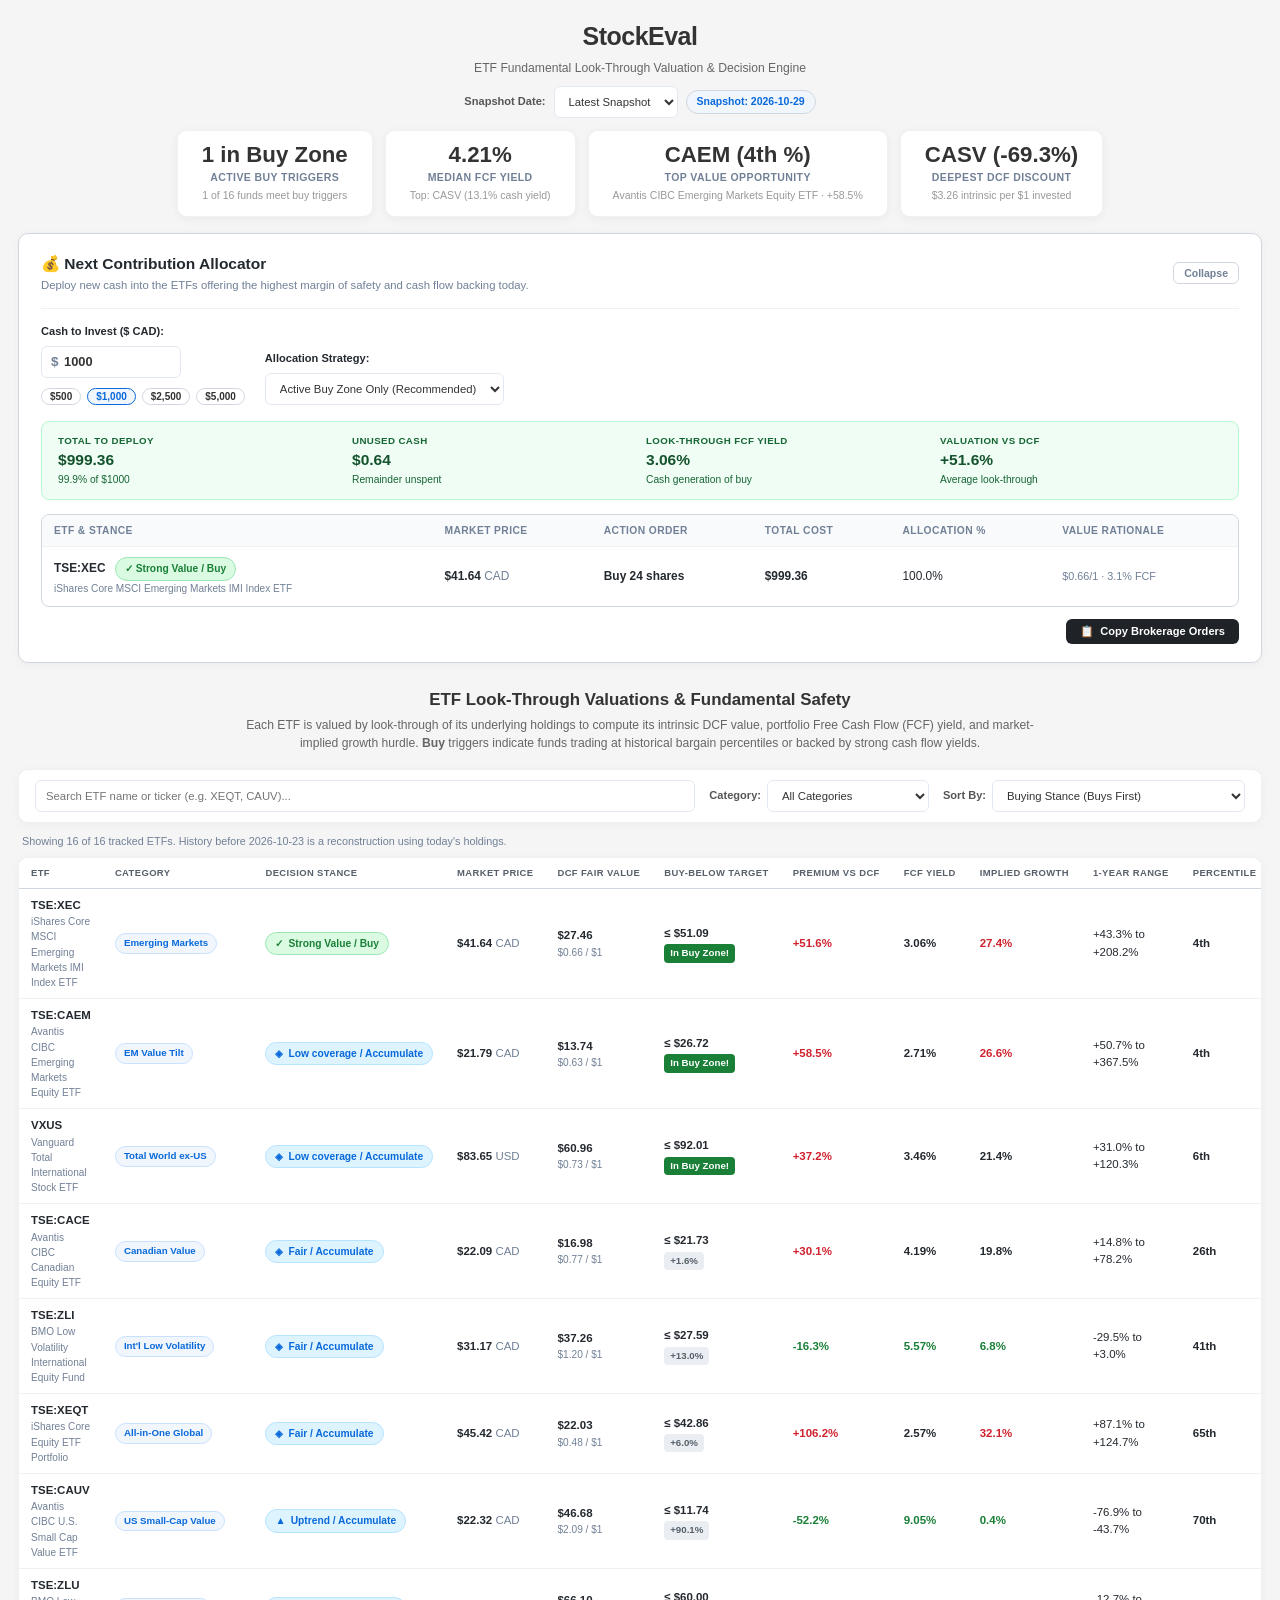
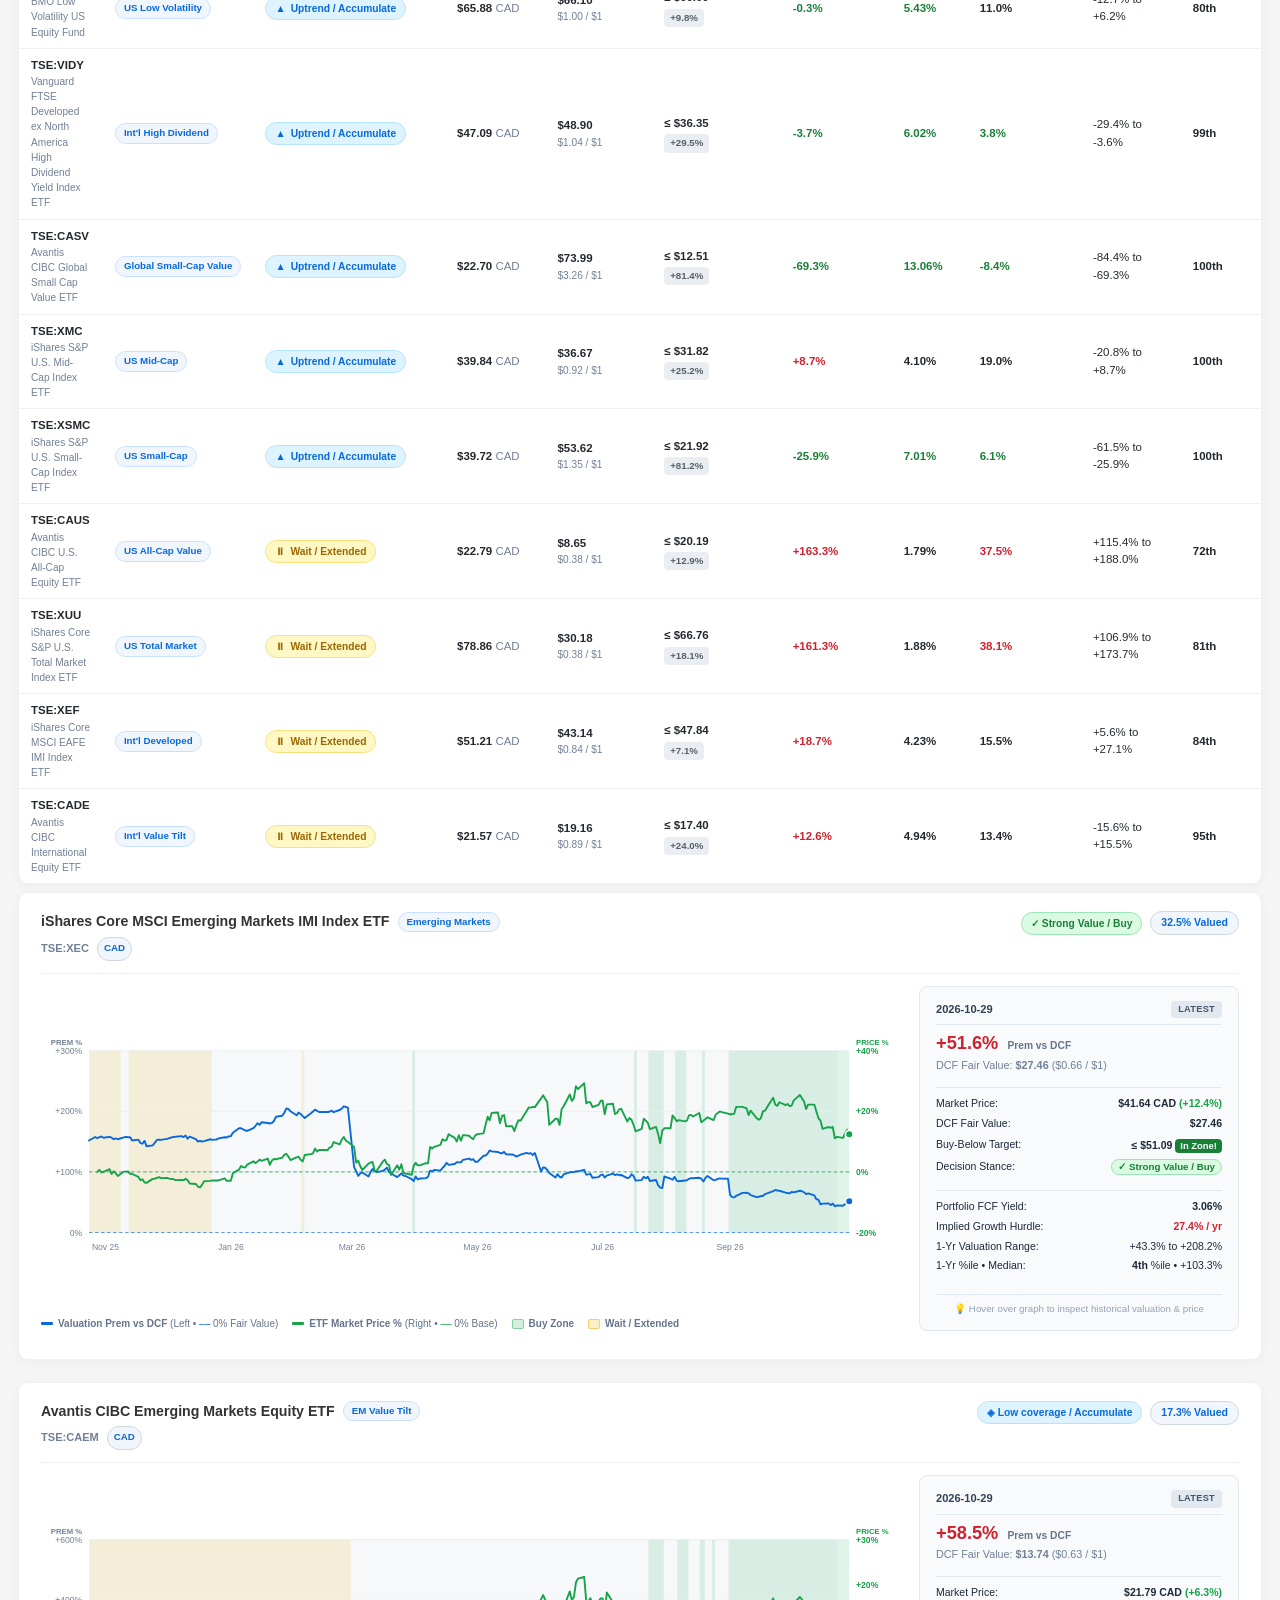
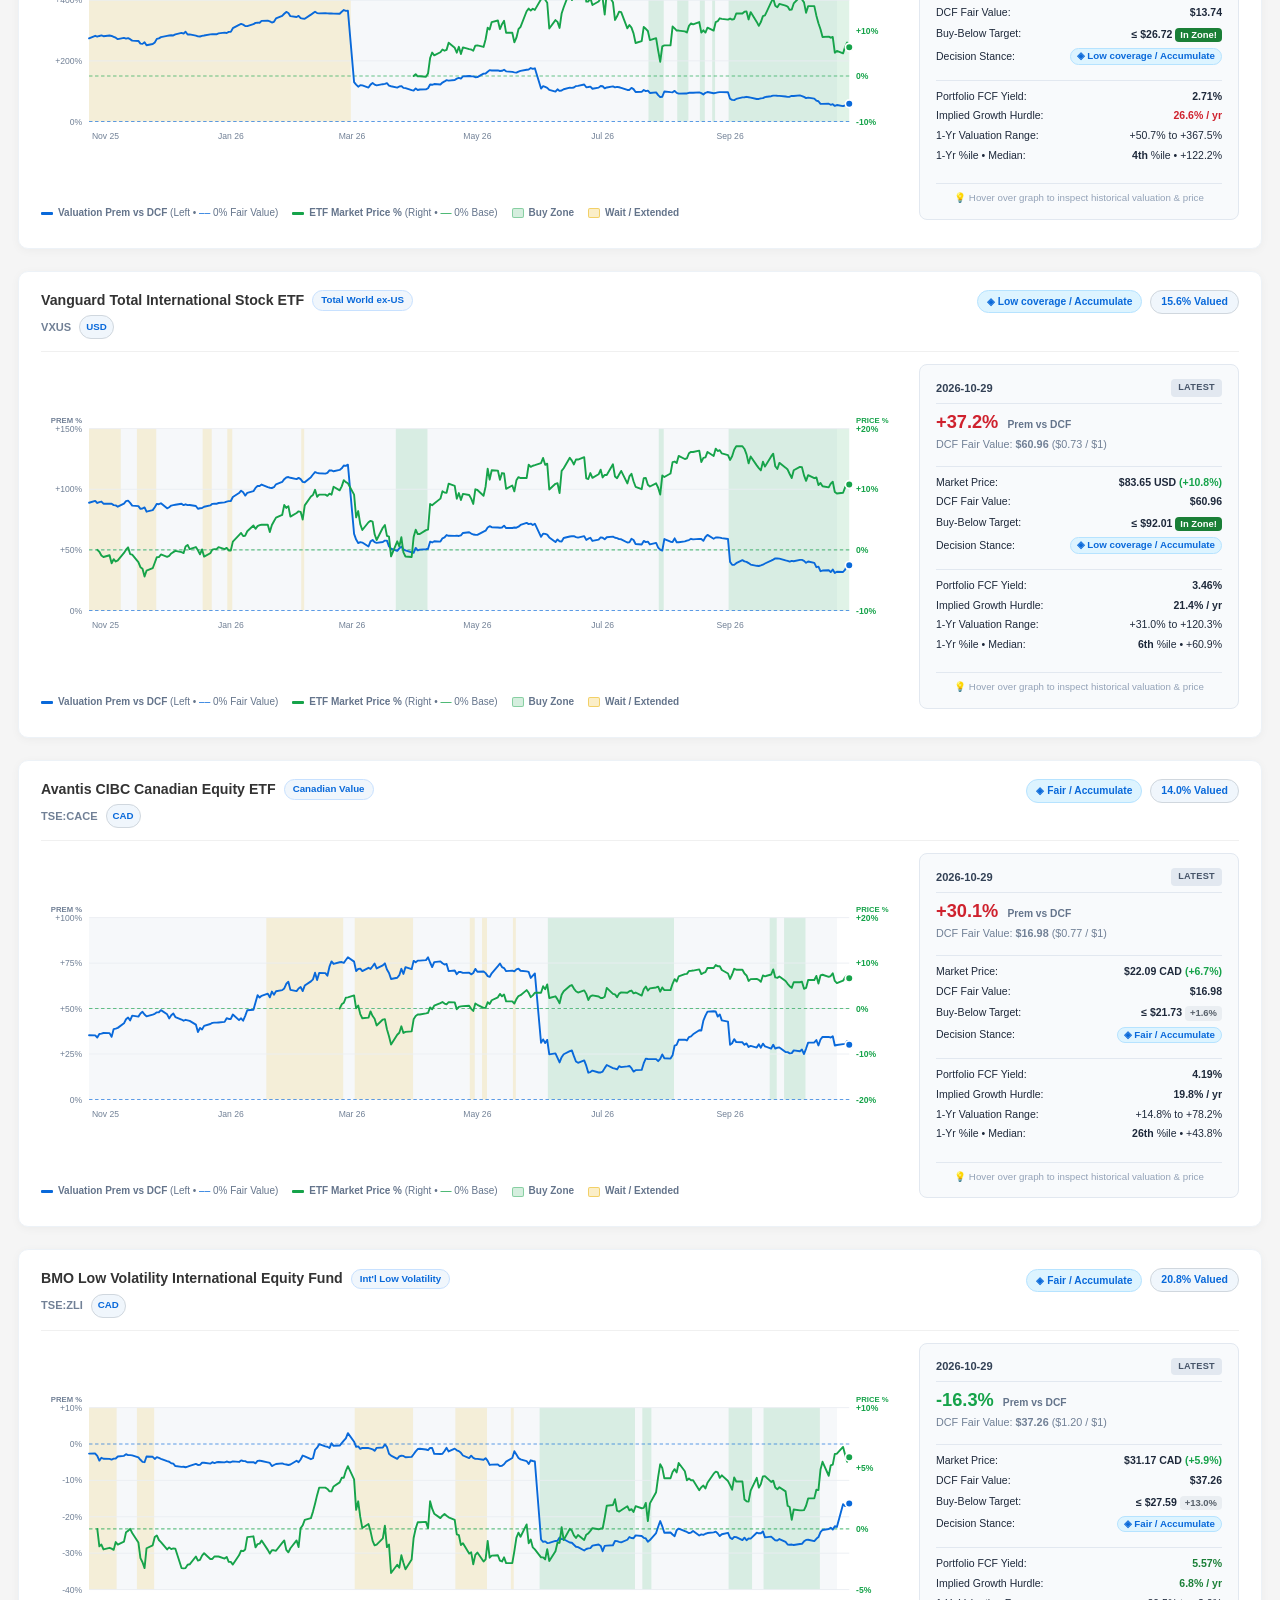
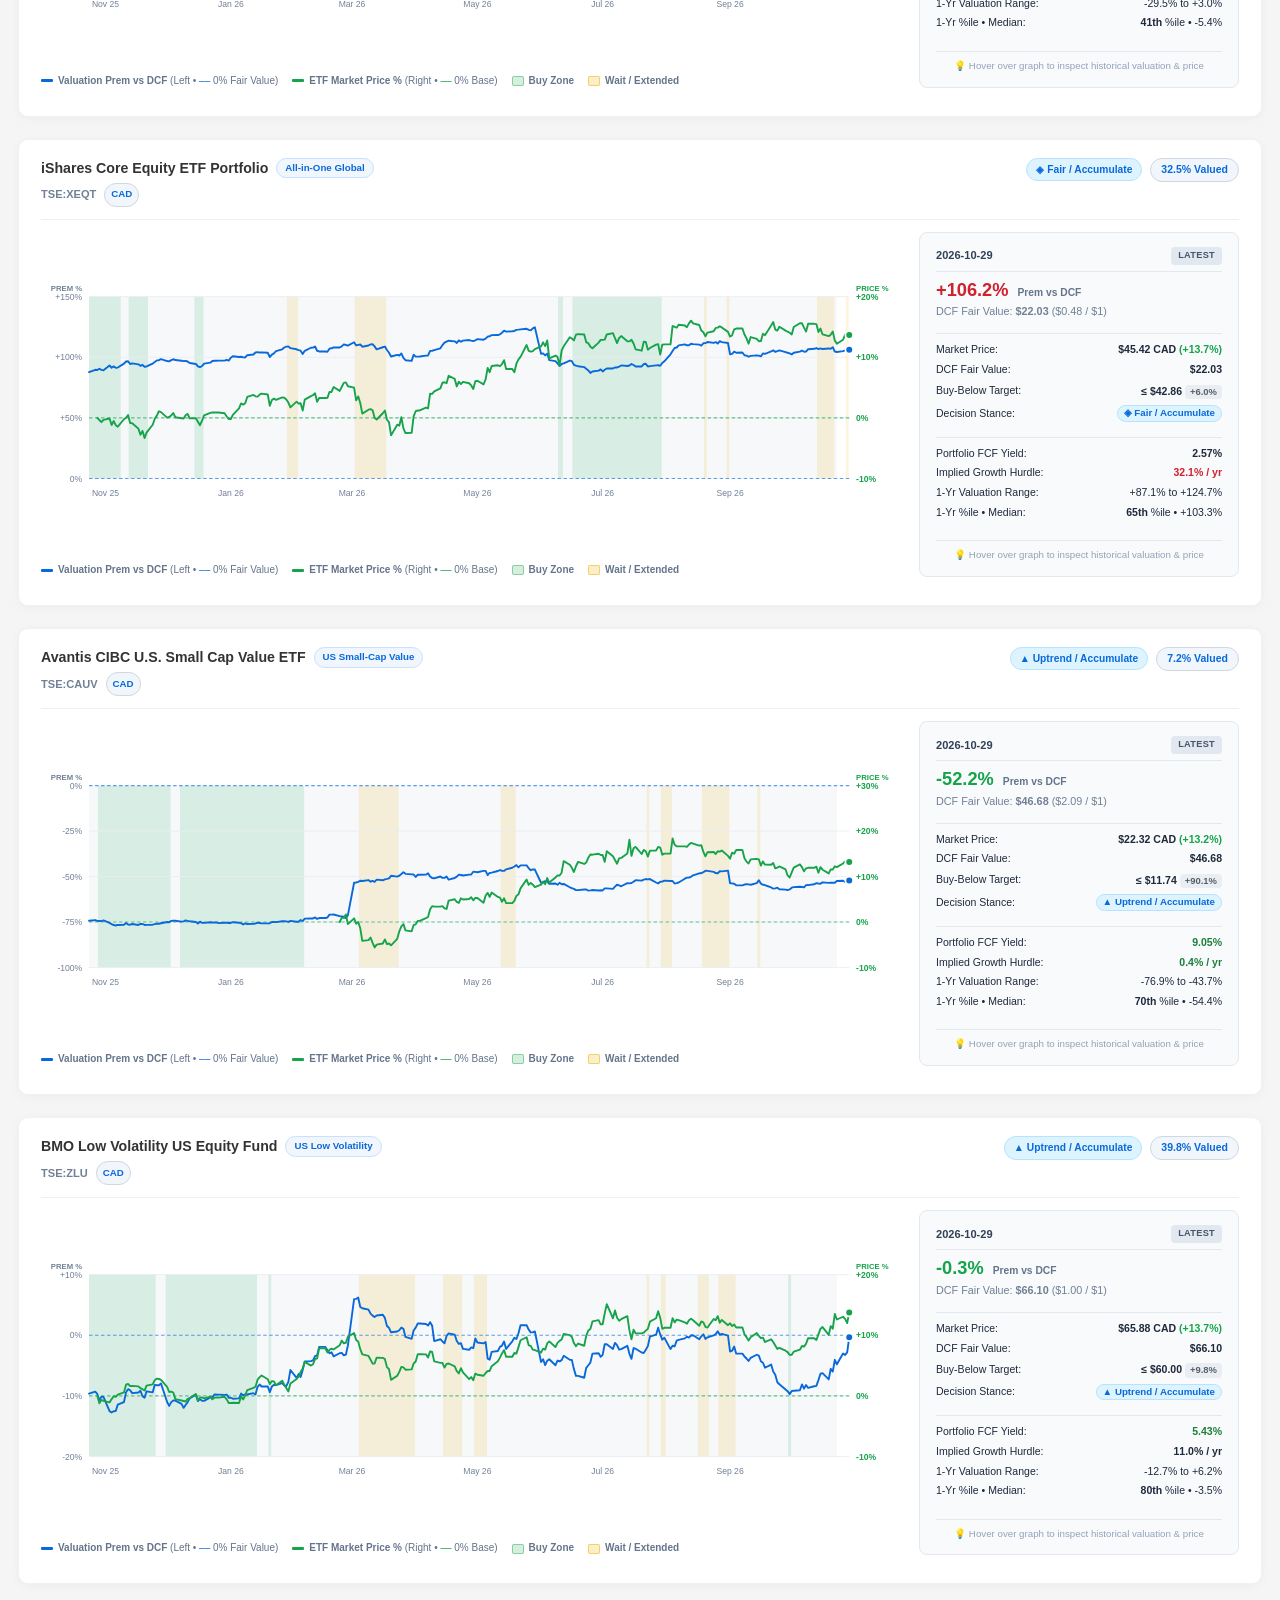
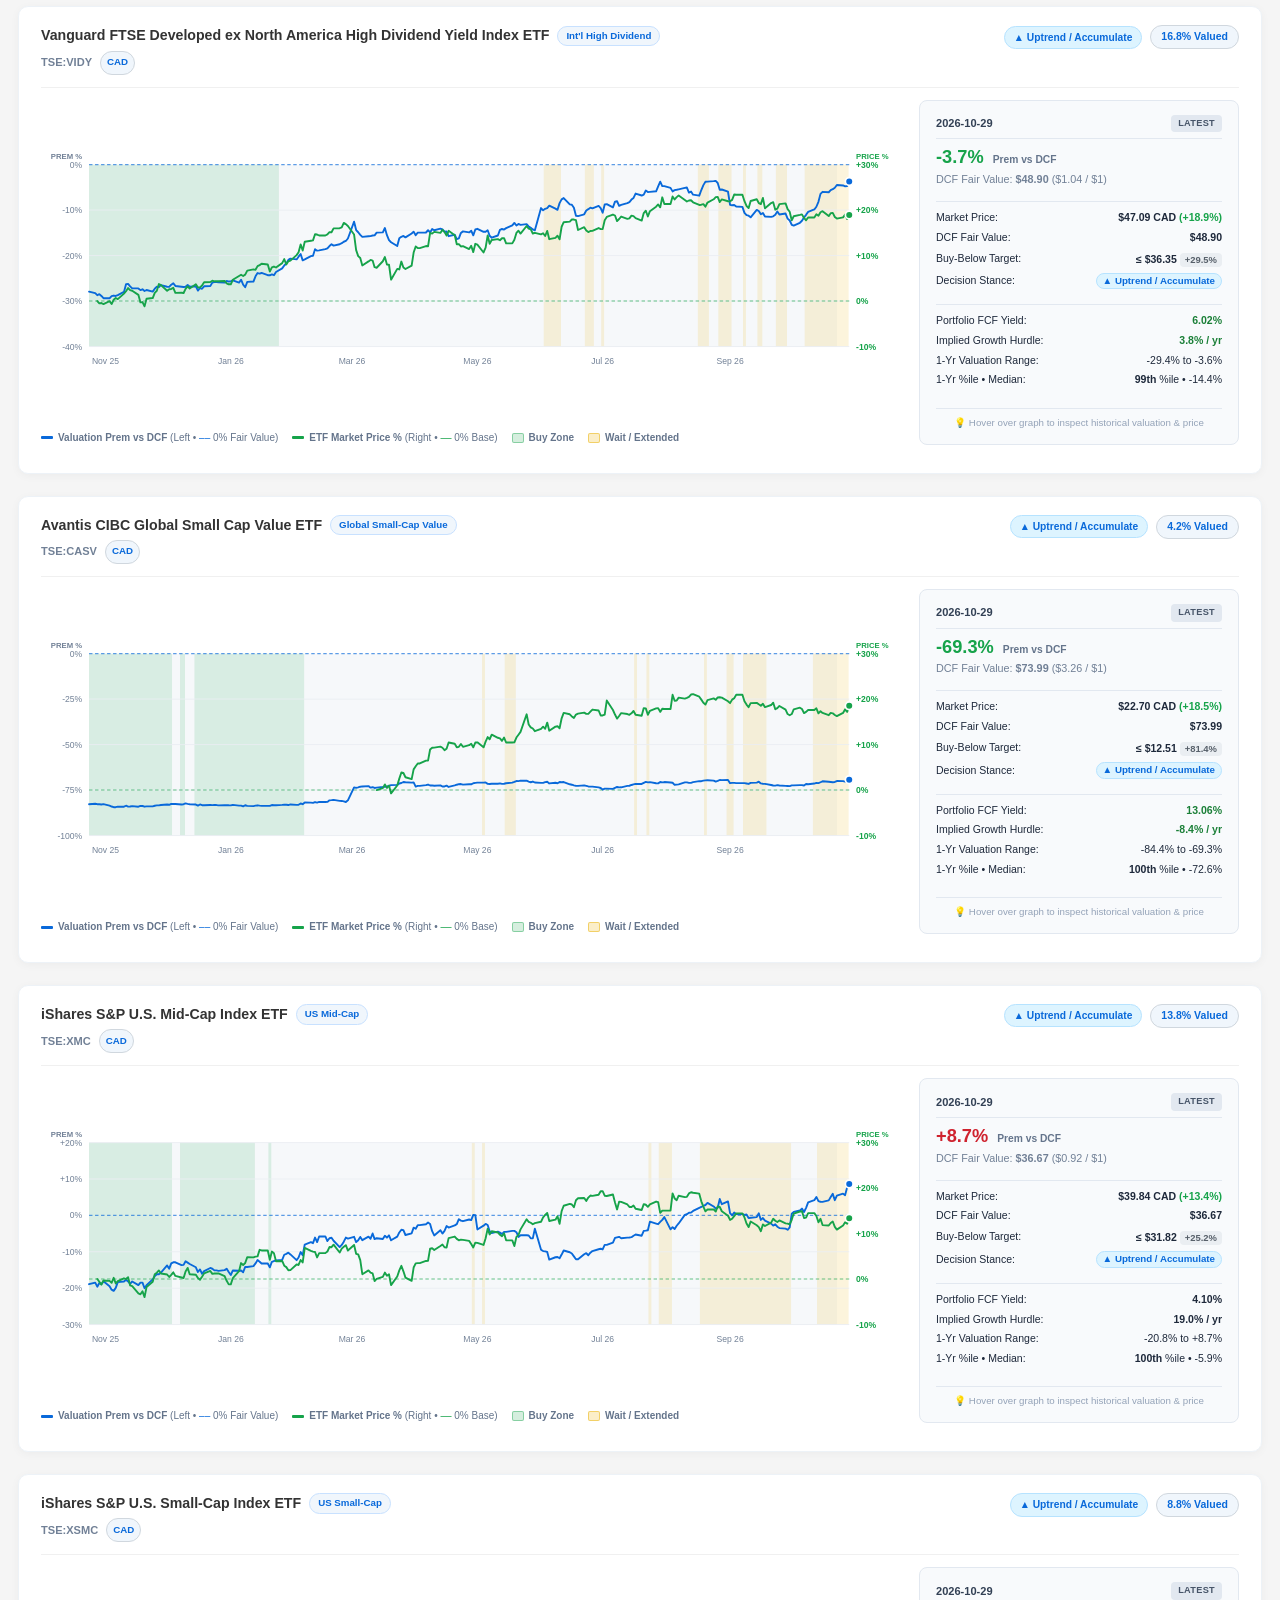
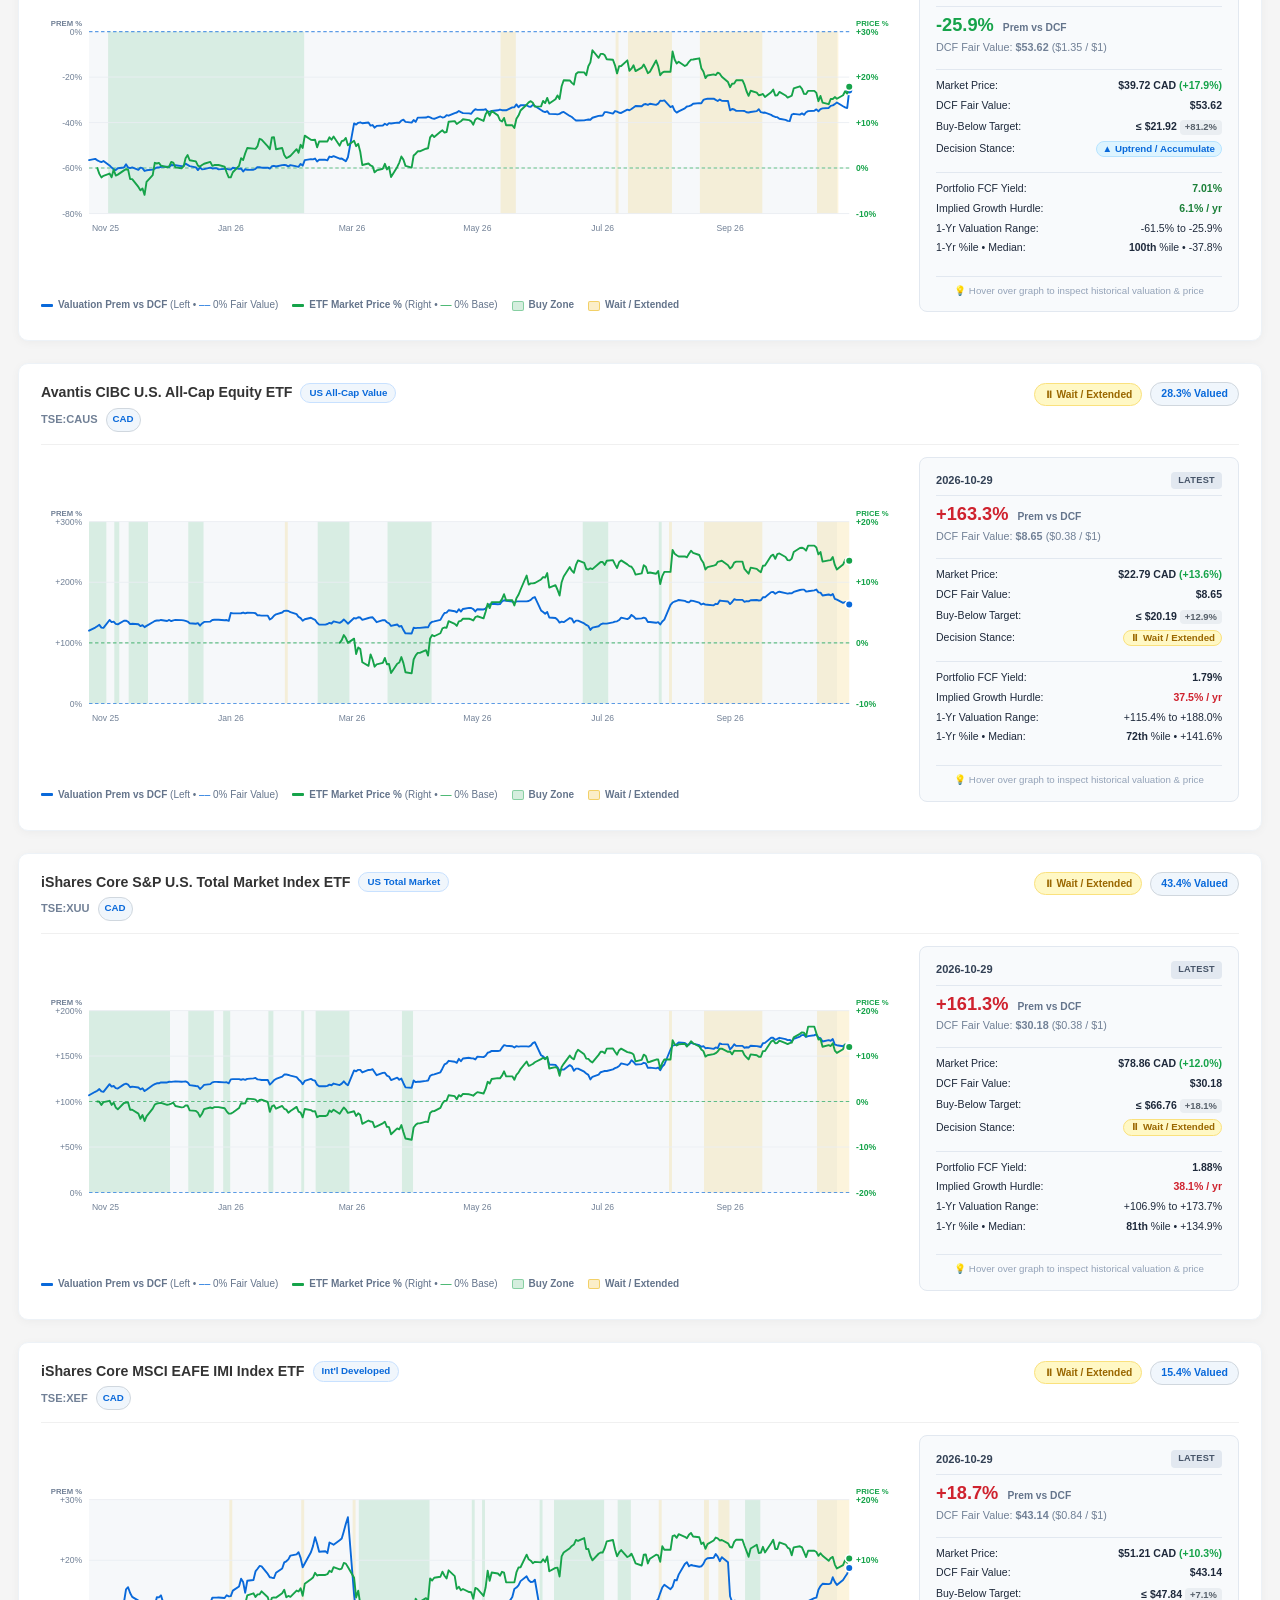
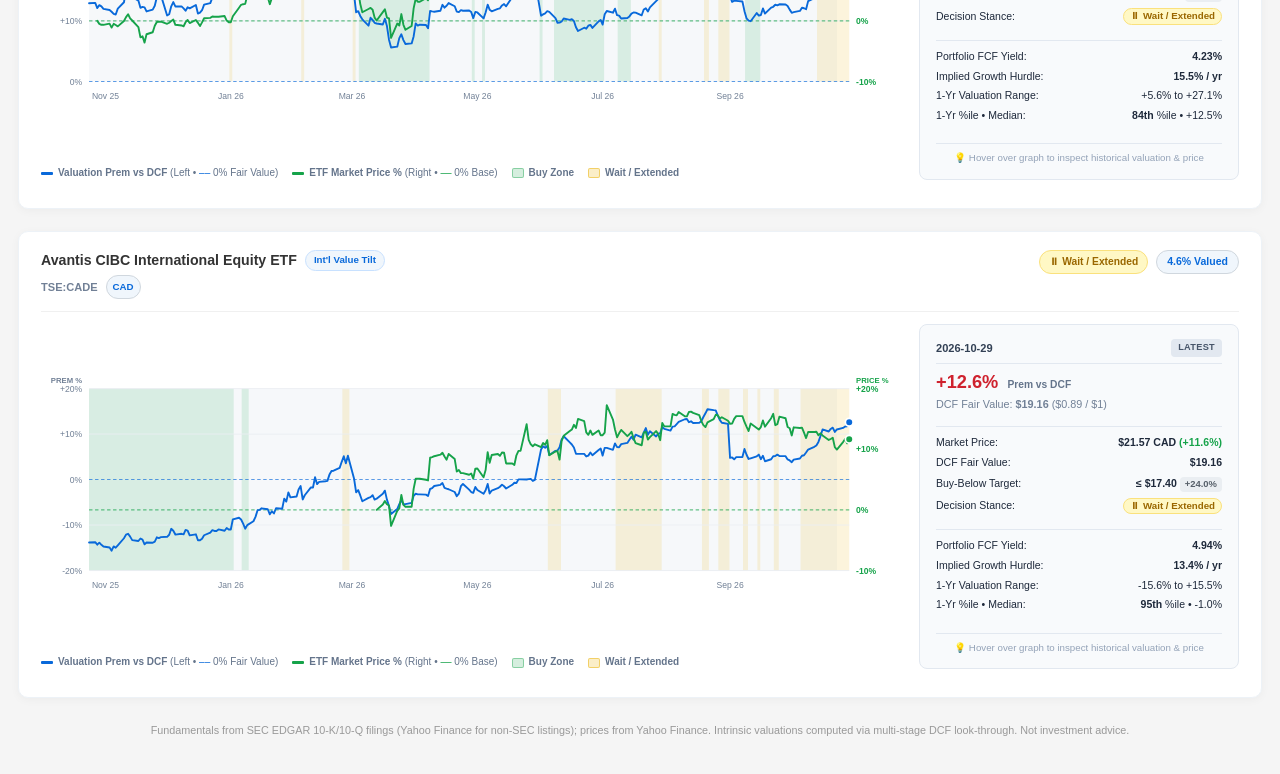
==== commit ee4c345c: "Demote Buy to Accumulate for low-coverage ETFs; extract and test dashboard decision logic" ====
--- a/docs/index.html
+++ b/docs/index.html
@@ -169,6 +169,7 @@
     </div>
   </footer>
 
+  <script src="decision.js"></script>
   <script src="app.js"></script>
 </body>
 </html>
--- a/docs/styles.css
+++ b/docs/styles.css
@@ -352,20 +352,174 @@
 }
 
 .etf-grid {
-  display: grid;
-  grid-template-columns: repeat(auto-fill, minmax(420px, 1fr));
-  gap: 16px;
+  display: flex;
+  flex-direction: column;
+  gap: 22px;
 }
 
 .etf-card {
-  min-width: 0;
-  overflow-x: auto;
+  width: 100%;
+  box-sizing: border-box;
   background: var(--card-bg);
   border: 1px solid var(--card-border);
   border-radius: 10px;
   box-shadow: var(--card-shadow);
-  padding: 16px 20px;
+  padding: 18px 22px;
   transition: box-shadow 0.15s ease;
+}
+
+/* Side-by-Side Chart Layout (Full row: Chart Left, Info Card Right - matching my-finance) */
+.chart-layout-grid {
+  display: grid;
+  grid-template-columns: 1fr 320px;
+  gap: 20px;
+  align-items: stretch;
+  margin: 10px 0;
+  min-height: 345px;
+}
+
+@media (max-width: 960px) {
+  .chart-layout-grid {
+    grid-template-columns: 1fr;
+    gap: 14px;
+    align-items: stretch;
+    min-height: auto;
+  }
+}
+
+.chart-canvas-col {
+  min-width: 0;
+  display: flex;
+  flex-direction: column;
+  justify-content: space-between;
+  width: 100%;
+  height: 345px;
+  box-sizing: border-box;
+}
+
+@media (max-width: 960px) {
+  .chart-canvas-col {
+    height: auto;
+  }
+}
+
+.chart-container-rel {
+  width: 100%;
+  position: relative;
+  flex: 1;
+  display: flex;
+  align-items: center;
+  min-height: 260px;
+}
+
+.chart-info-card {
+  background: #f8fafc;
+  border: 1px solid #e2e8f0;
+  border-radius: 8px;
+  padding: 14px 16px;
+  display: flex;
+  flex-direction: column;
+  justify-content: flex-start;
+  font-size: 0.82rem;
+  color: #1e293b;
+  box-sizing: border-box;
+  transition: border-color 0.15s ease, box-shadow 0.15s ease, background-color 0.15s ease;
+  height: 345px;
+  min-height: 345px;
+  max-height: 345px;
+  overflow: hidden;
+  align-self: start;
+  position: relative;
+}
+
+@media (max-width: 960px) {
+  .chart-info-card {
+    height: auto;
+    min-height: 320px;
+    max-height: none;
+    overflow: visible;
+  }
+}
+
+.chart-info-card.active {
+  background: #ffffff;
+  border-color: #cbd5e1;
+  box-shadow: 0 4px 12px rgba(0, 0, 0, 0.05);
+}
+
+.chart-card-header {
+  display: flex;
+  justify-content: space-between;
+  align-items: center;
+  padding-bottom: 6px;
+  border-bottom: 1px solid #e2e8f0;
+  margin-bottom: 8px;
+  min-height: 22px;
+}
+
+.chart-card-date {
+  font-weight: 700;
+  font-size: 0.82rem;
+  color: #334155;
+  white-space: nowrap;
+  overflow: hidden;
+  text-overflow: ellipsis;
+}
+
+.chart-card-badge {
+  font-size: 0.68rem;
+  font-weight: 700;
+  padding: 2px 7px;
+  border-radius: 4px;
+  background: #e2e8f0;
+  color: #475569;
+  letter-spacing: 0.3px;
+  white-space: nowrap;
+  flex-shrink: 0;
+}
+
+.chart-card-primary-val {
+  font-size: 1.35rem;
+  font-weight: 800;
+  line-height: 1.2;
+  margin-bottom: 2px;
+}
+
+.chart-card-sub-val {
+  font-size: 0.8rem;
+  margin-bottom: 6px;
+  min-height: 18px;
+  color: var(--text-muted);
+}
+
+.chart-card-row {
+  display: flex;
+  justify-content: space-between;
+  align-items: center;
+  padding: 3px 0;
+  font-size: 0.78rem;
+  line-height: 1.3;
+}
+
+.chart-card-section-divider {
+  border-top: 1px solid #e2e8f0;
+  margin: 6px 0;
+  padding-top: 6px;
+}
+
+.chart-card-footer {
+  margin-top: auto;
+  padding-top: 8px;
+  border-top: 1px solid #e2e8f0;
+  font-size: 0.72rem;
+  color: #94a3b8;
+  text-align: center;
+  line-height: 1.3;
+  flex-shrink: 0;
+  min-height: 20px;
+  display: flex;
+  align-items: center;
+  justify-content: center;
 }
 
 .etf-card:hover {
@@ -801,8 +955,17 @@
 }
 
 .chart-zero {
-  stroke: #afb8c1;
-  stroke-width: 1;
+  stroke: #0969da;
+  stroke-width: 1.2;
+  stroke-dasharray: 4, 3;
+  opacity: 0.65;
+}
+
+.chart-zero-price {
+  stroke: #16a34a;
+  stroke-width: 1.2;
+  stroke-dasharray: 4, 3;
+  opacity: 0.65;
 }
 
 .chart-tick {
@@ -815,6 +978,18 @@
   fill: #f6f8fa;
 }
 
+.chart-buy-zone {
+  fill: #16a34a;
+  opacity: 0.13;
+  pointer-events: none;
+}
+
+.chart-wait-zone {
+  fill: #eab308;
+  opacity: 0.14;
+  pointer-events: none;
+}
+
 .chart-area {
   fill: var(--accent-color);
   opacity: 0.1;
@@ -823,7 +998,7 @@
 .chart-line {
   fill: none;
   stroke: var(--accent-color);
-  stroke-width: 2;
+  stroke-width: 2.2;
   stroke-linejoin: round;
   stroke-linecap: round;
 }
@@ -832,6 +1007,27 @@
   fill: var(--accent-color);
   stroke: #ffffff;
   stroke-width: 2;
+}
+
+.chart-line-price {
+  fill: none;
+  stroke: #16a34a;
+  stroke-width: 2.2;
+  stroke-linejoin: round;
+  stroke-linecap: round;
+}
+
+.chart-dot-price {
+  fill: #16a34a;
+  stroke: #ffffff;
+  stroke-width: 2;
+}
+
+.chart-tick-price {
+  font-size: 10px;
+  fill: #16a34a;
+  font-weight: 600;
+  font-variant-numeric: tabular-nums;
 }
 
 .chart-cross {
@@ -889,16 +1085,6 @@
   border: 1px solid #fae17d;
 }
 
-.stance-banner {
-  display: flex;
-  justify-content: space-between;
-  align-items: center;
-  padding: 8px 12px;
-  border-radius: 6px;
-  margin-bottom: 12px;
-  font-size: 0.84rem;
-  font-weight: 700;
-}
 
 .distance-tag {
   display: inline-block;
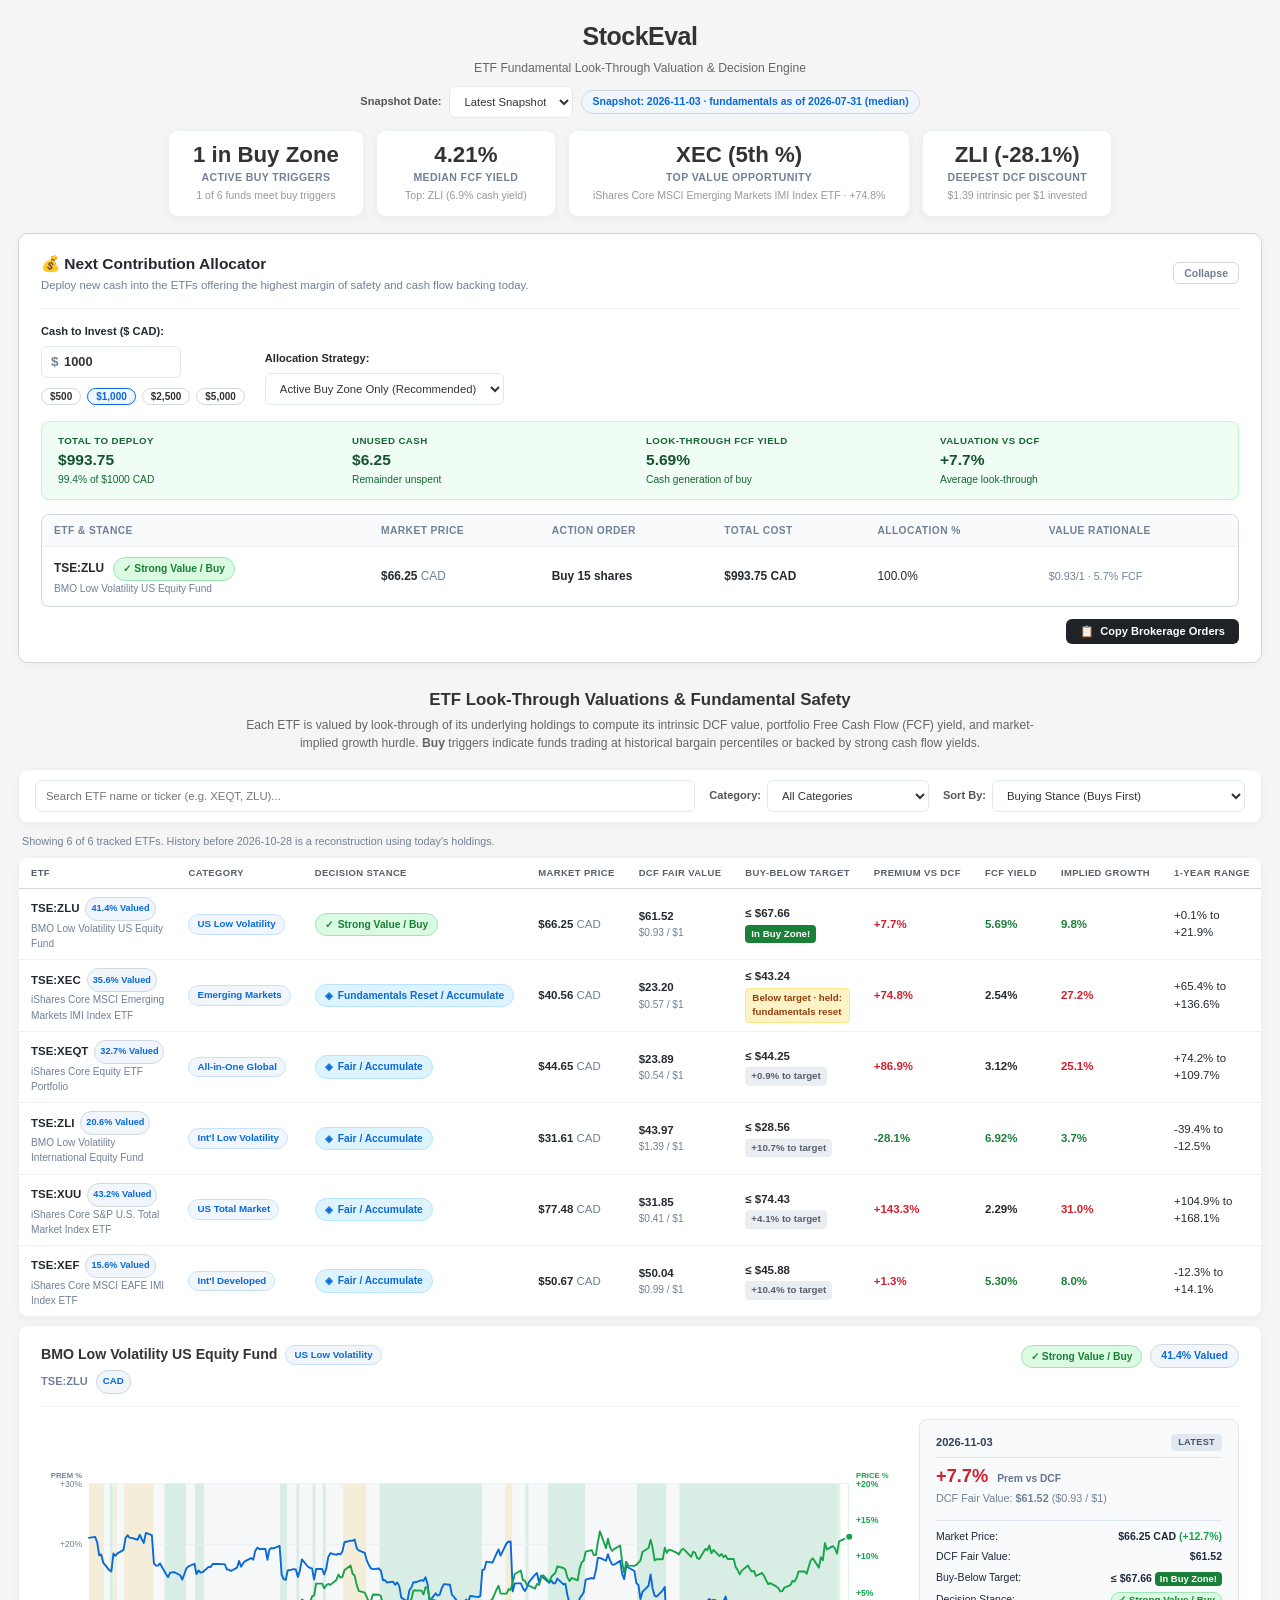
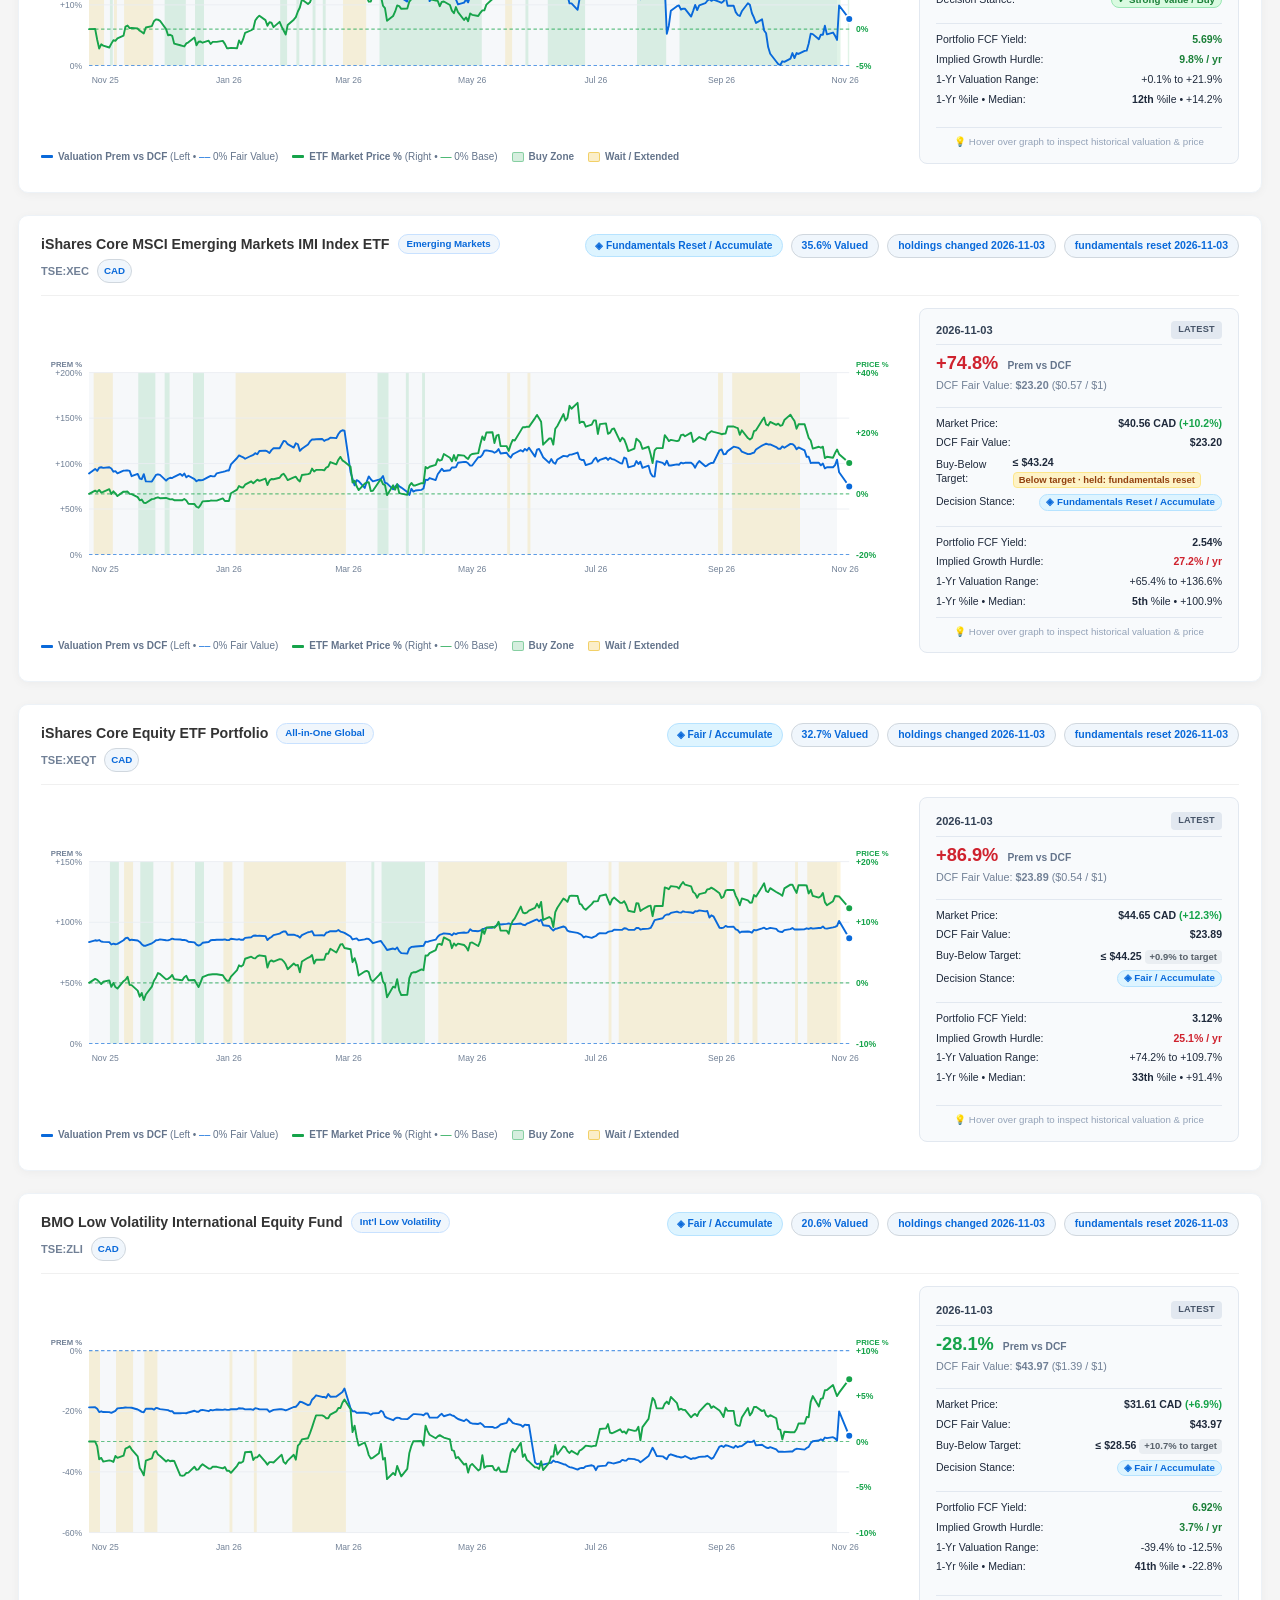
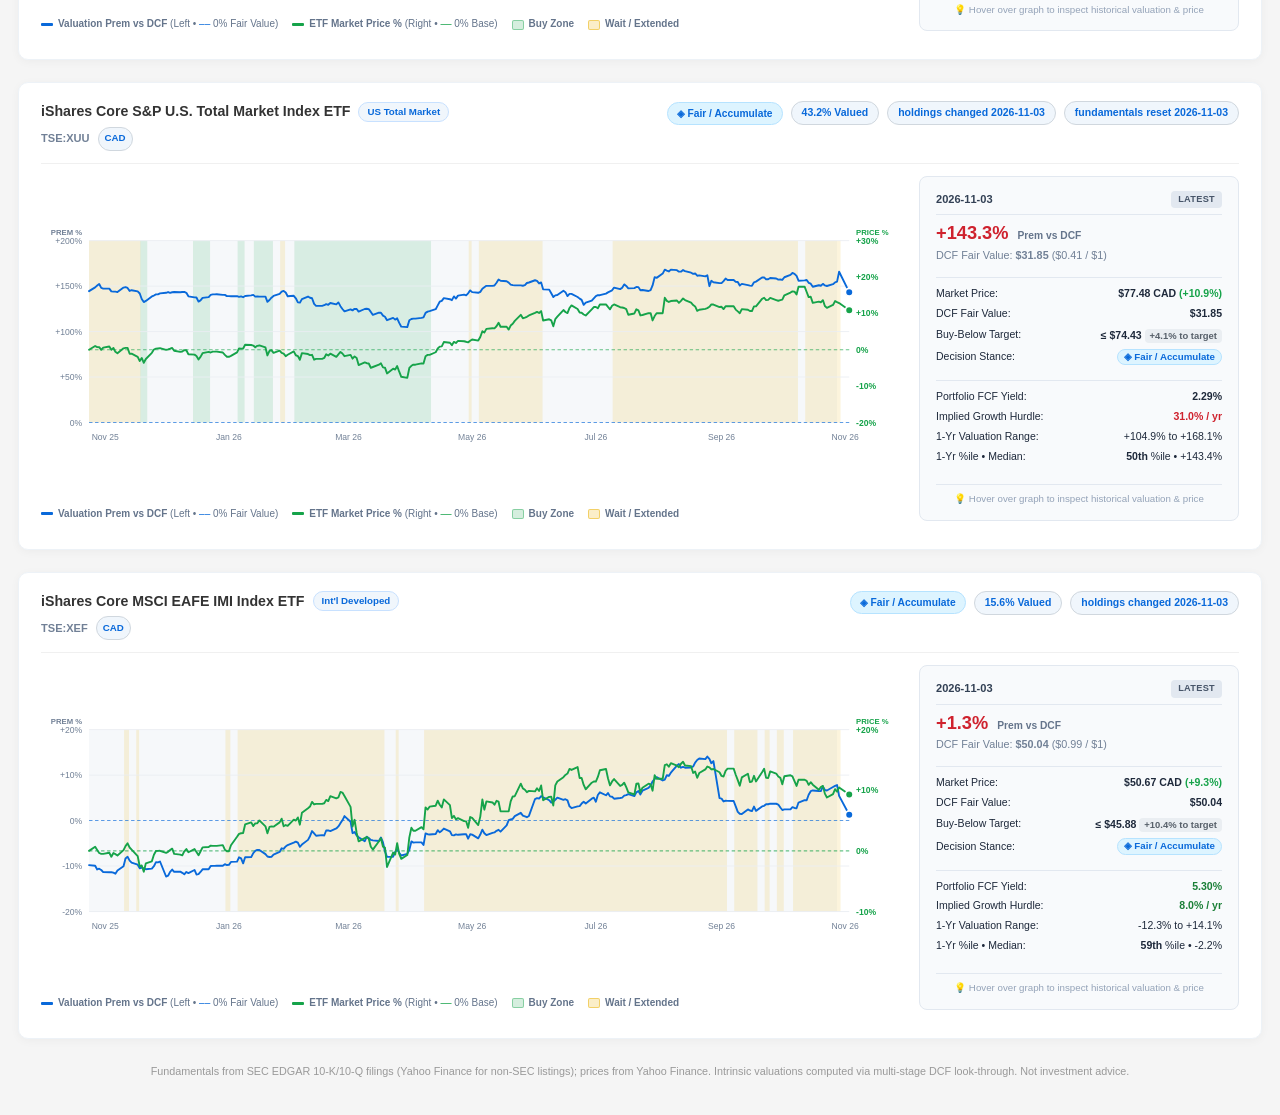
==== commit feca4e7a: "Track only ZLU, ZLI, XEQT, XUU, XEC and XEF Removed CACE, CADE, CAEM, CASV, CAUS, CAUV, VIDY, VXUS, " ====
--- a/docs/index.html
+++ b/docs/index.html
@@ -104,7 +104,7 @@
       </div>
 
       <div class="table-controls">
-        <input type="text" id="etf-search-input" placeholder="Search ETF name or ticker (e.g. XEQT, CAUV)..." />
+        <input type="text" id="etf-search-input" placeholder="Search ETF name or ticker (e.g. XEQT, ZLU)..." />
         <div class="filter-group">
           <label for="filter-category">Category:</label>
           <select id="filter-category">
@@ -113,8 +113,7 @@
             <option value="US">US Equities</option>
             <option value="INTL">International Developed</option>
             <option value="EM">Emerging Markets</option>
-            <option value="FACTOR">Factors &amp; Value</option>
-            <option value="CANADA">Canada</option>
+            <option value="FACTOR">Low Volatility</option>
           </select>
         </div>
         <div class="filter-group">
--- a/docs/styles.css
+++ b/docs/styles.css
@@ -1100,6 +1100,12 @@
   color: #ffffff;
 }
 
+.distance-low-cov {
+  background: #fef3c7;
+  color: #92400e;
+  border: 1px solid #fde68a;
+}
+
 .distance-above {
   background: #eaeef2;
   color: #57606a;
@@ -1368,3 +1374,12 @@
 }
 
 
+
+.clickable-row:hover td {
+  background-color: #f1f5f9;
+}
+
+.card-highlight {
+  box-shadow: 0 0 0 3px #0969da, var(--card-shadow) !important;
+  transition: box-shadow 0.25s ease-in-out;
+}
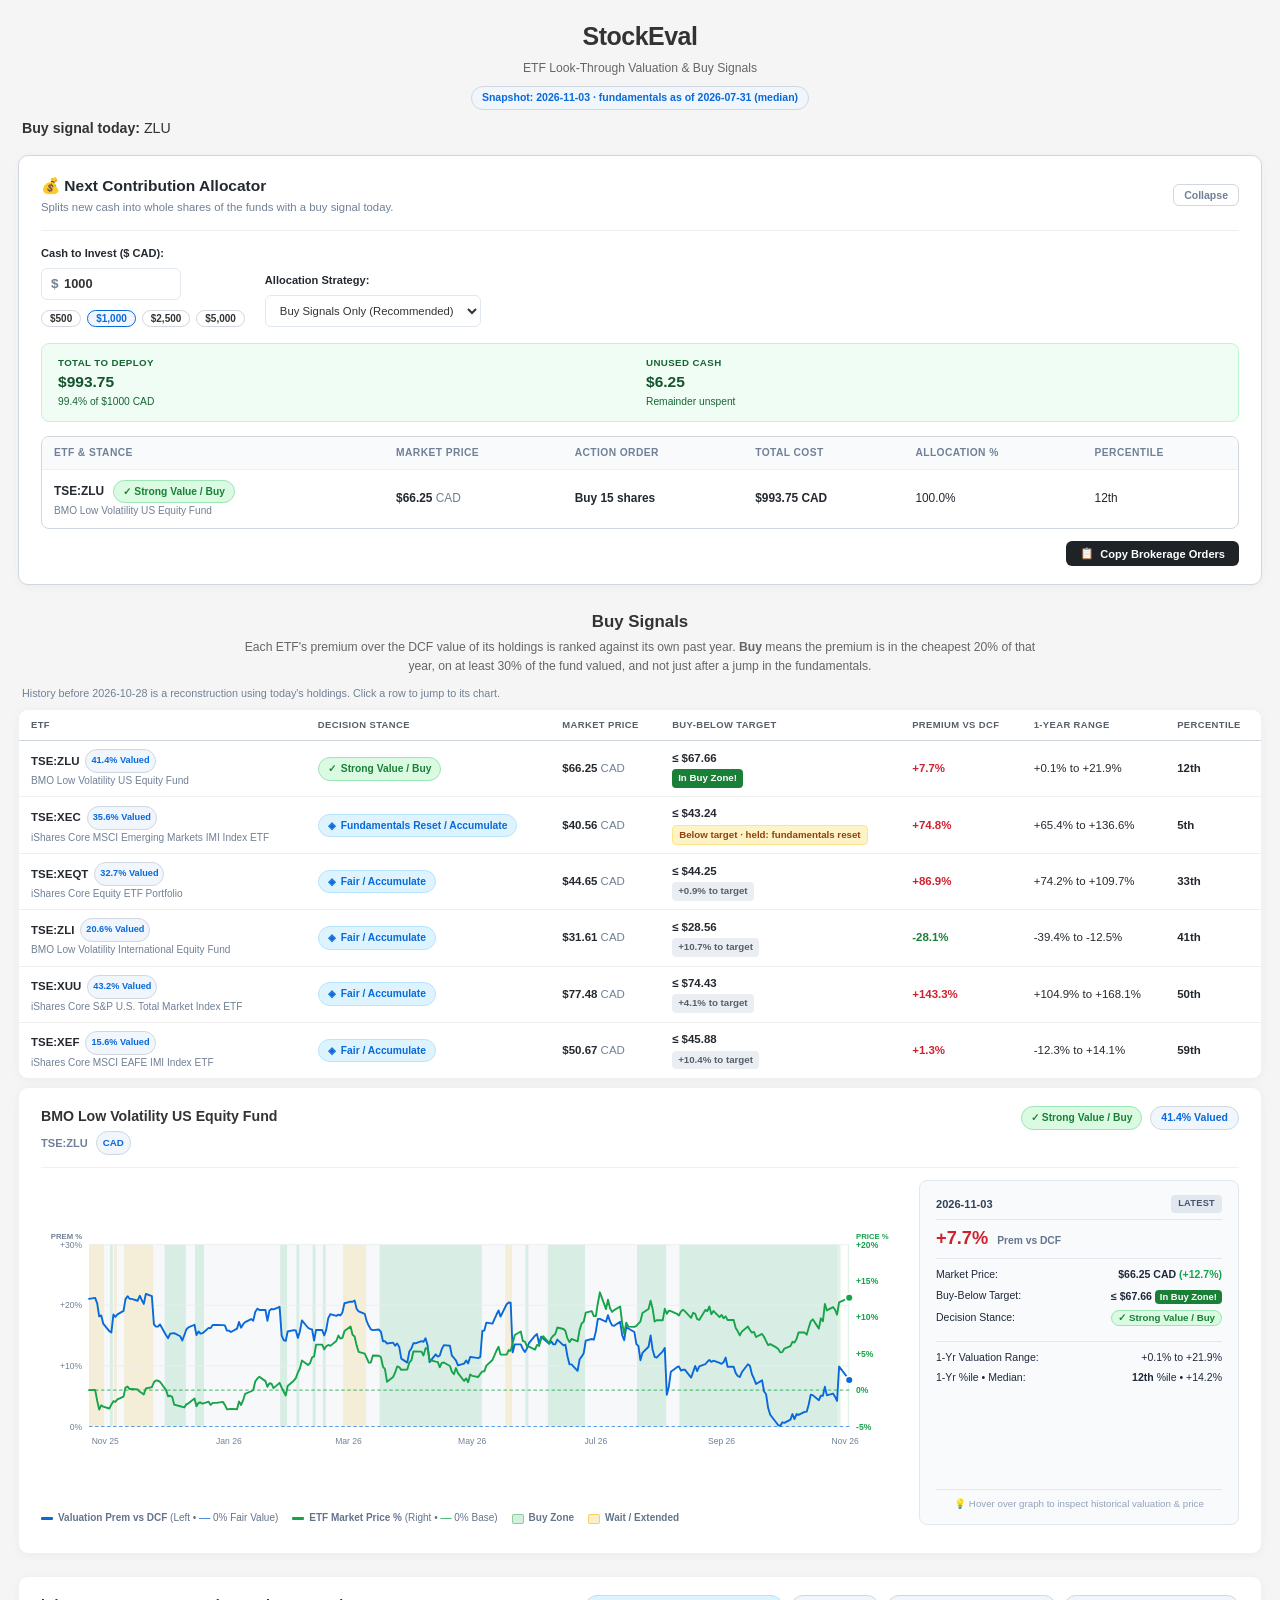
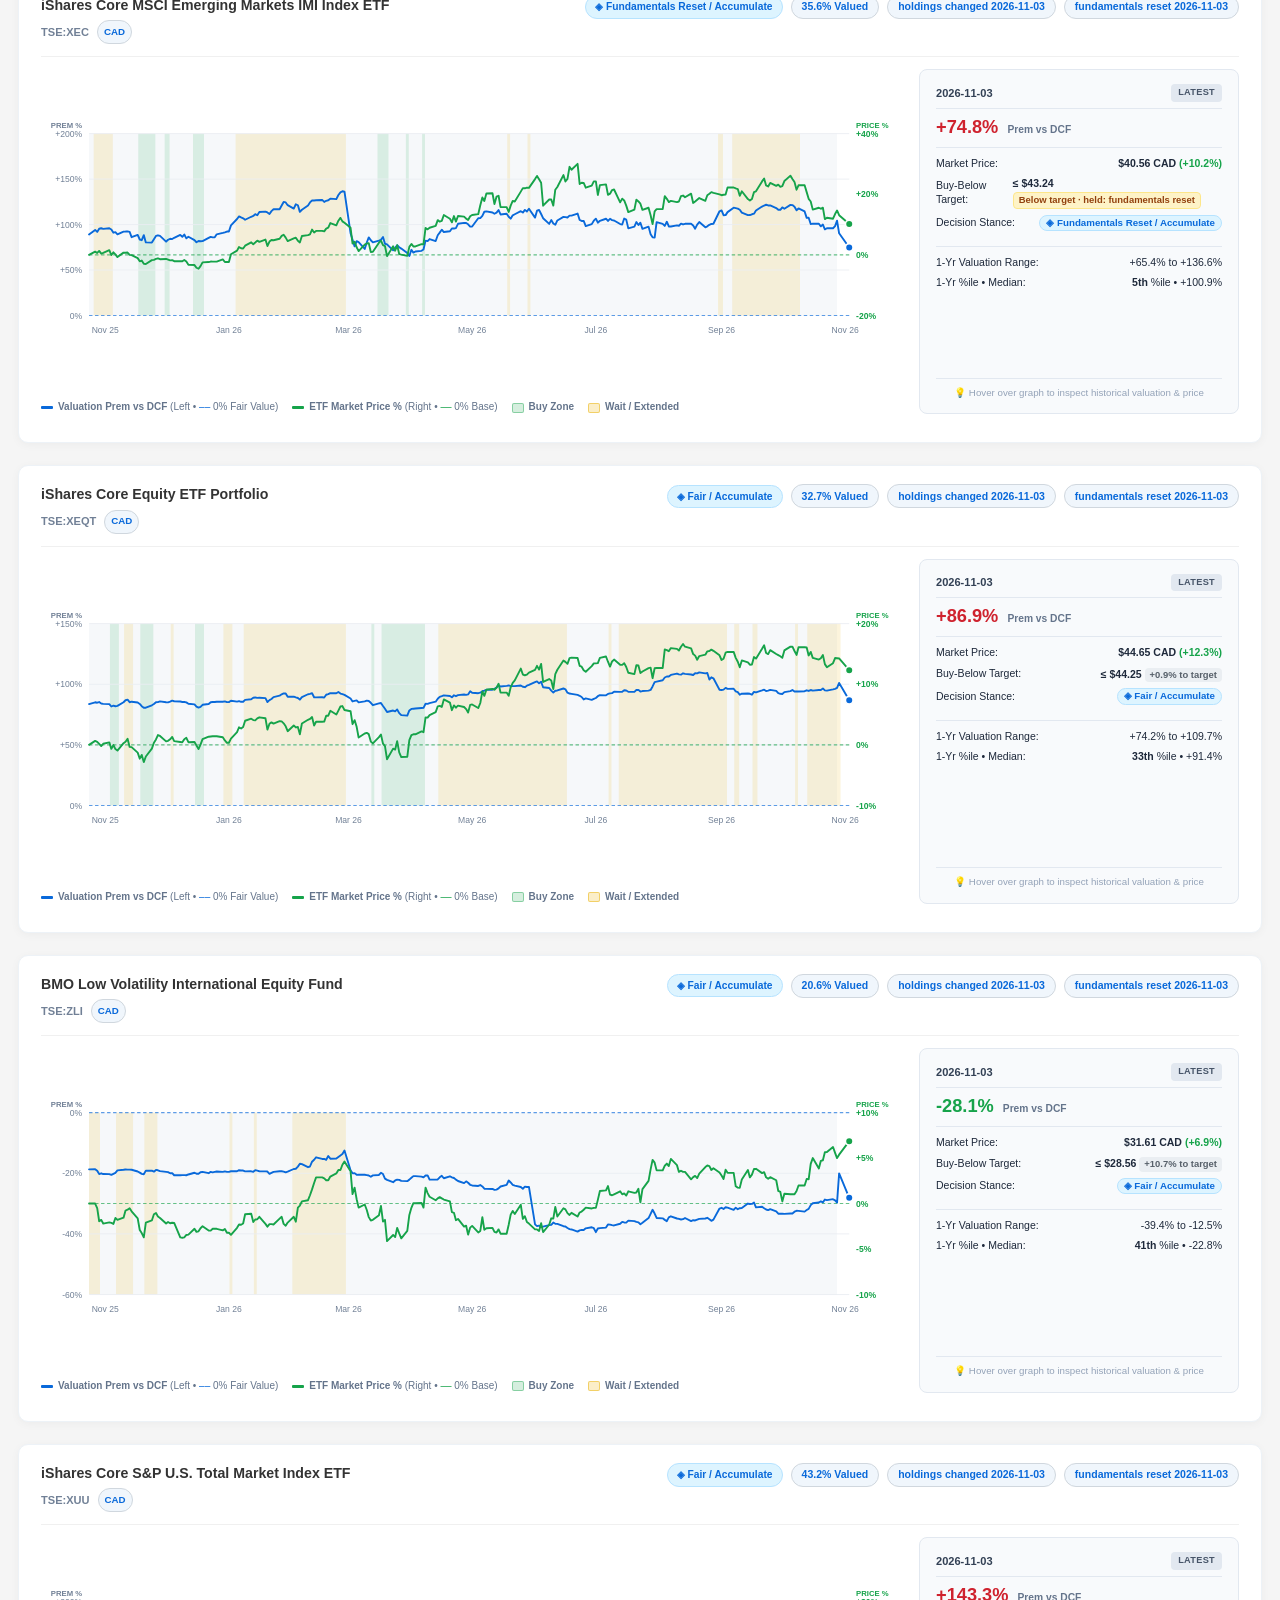
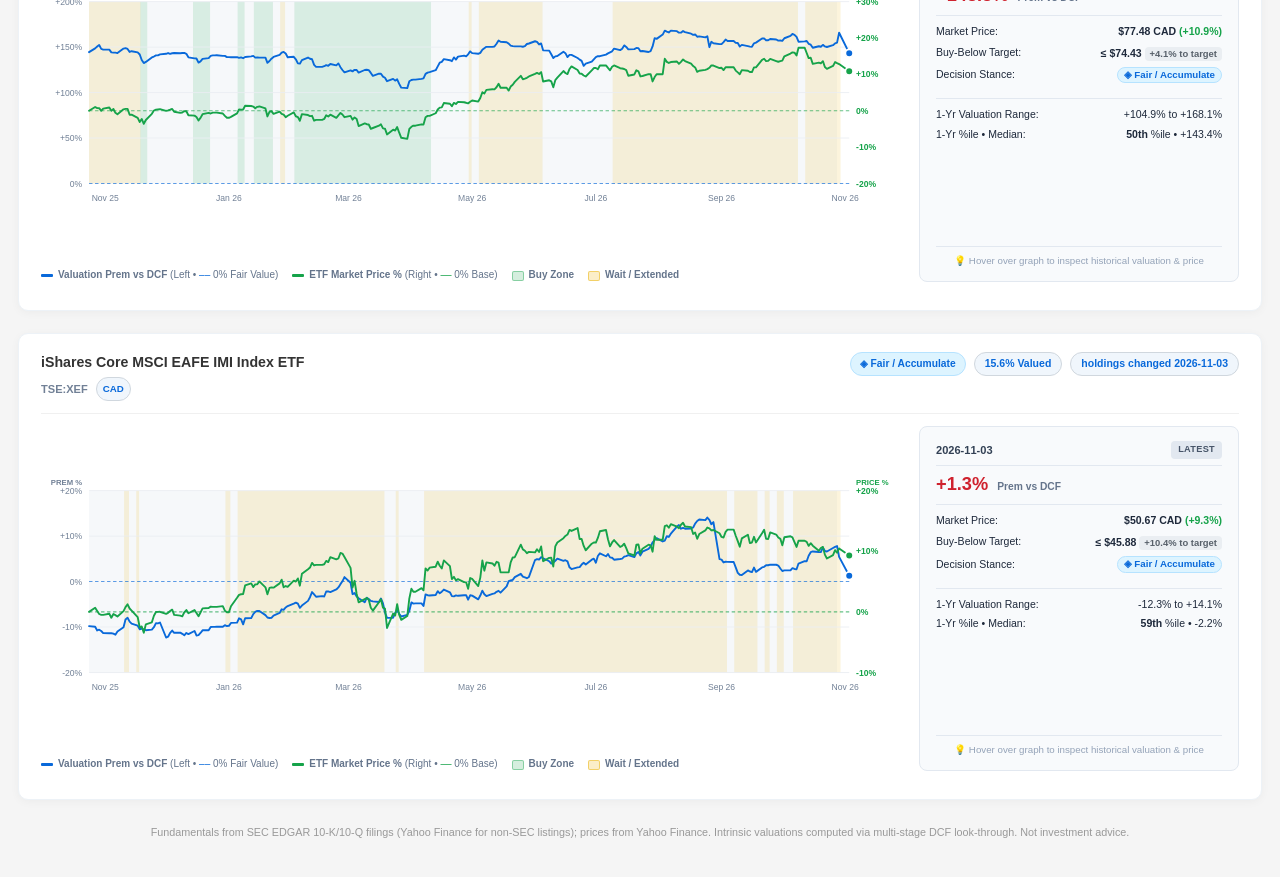
==== commit 2f027f3a: "Strip the dashboard down to the buy signals With six funds the search box, category filter and sort " ====
--- a/docs/index.html
+++ b/docs/index.html
@@ -3,7 +3,7 @@
 <head>
   <meta charset="UTF-8">
   <meta name="viewport" content="width=device-width, initial-scale=1.0">
-  <title>StockEval - ETF Fundamental Valuation Engine</title>
+  <title>StockEval - ETF Buy Signals</title>
   <link rel="stylesheet" href="styles.css">
 </head>
 <body>
@@ -11,47 +11,23 @@
     <div class="header-container">
       <div class="brand">
         <h1>StockEval</h1>
-        <p class="subtitle">ETF Fundamental Look-Through Valuation &amp; Decision Engine</p>
+        <p class="subtitle">ETF Look-Through Valuation &amp; Buy Signals</p>
       </div>
       <div class="header-controls">
-        <label for="snapshot-select">Snapshot Date:</label>
-        <select id="snapshot-select"></select>
         <span id="last-updated" class="badge">Loading...</span>
       </div>
     </div>
   </header>
 
   <main class="main-container">
-    <!-- Top KPI Cards -->
-    <section class="kpi-grid">
-      <div class="kpi-card">
-        <h3>Active Buy Triggers</h3>
-        <p id="kpi-etf-count" class="kpi-value">-</p>
-        <span id="kpi-etf-sub" class="kpi-sub">ETFs in target buy zone</span>
-      </div>
-      <div class="kpi-card">
-        <h3>Median FCF Yield</h3>
-        <p id="kpi-median-fcf" class="kpi-value">-</p>
-        <span id="kpi-median-fcf-sub" class="kpi-sub">Look-through cash return</span>
-      </div>
-      <div class="kpi-card">
-        <h3>Top Value Opportunity</h3>
-        <p id="kpi-best-relative" class="kpi-value">-</p>
-        <span id="kpi-best-relative-sub" class="kpi-sub">Lowest vs 1-year history</span>
-      </div>
-      <div class="kpi-card">
-        <h3>Deepest DCF Discount</h3>
-        <p id="kpi-deepest-discount" class="kpi-value">-</p>
-        <span id="kpi-deepest-discount-sub" class="kpi-sub">Highest intrinsic value per $1</span>
-      </div>
-    </section>
+    <p id="buy-summary" class="buy-summary">Loading...</p>
 
     <!-- Next Contribution Allocator -->
     <section class="allocator-card" id="allocator-card">
       <div class="allocator-header" id="allocator-header">
         <div>
           <h3>💰 Next Contribution Allocator</h3>
-          <p class="allocator-sub">Deploy new cash into the ETFs offering the highest margin of safety and cash flow backing today.</p>
+          <p class="allocator-sub">Splits new cash into whole shares of the funds with a buy signal today.</p>
         </div>
         <button type="button" id="allocator-toggle-btn" class="btn-toggle-subtle">Collapse</button>
       </div>
@@ -75,89 +51,45 @@
           <div class="allocator-strategy-group">
             <label for="allocator-strategy-select">Allocation Strategy:</label>
             <select id="allocator-strategy-select">
-              <option value="buy_zone" selected>Active Buy Zone Only (Recommended)</option>
-              <option value="buy_and_accumulate">Buy Zone + Fair Value Accumulate</option>
-              <option value="buy_and_core">Buy Zone + Core (XEQT)</option>
-              <option value="custom">Custom ETF Selection</option>
+              <option value="buy_zone" selected>Buy Signals Only (Recommended)</option>
+              <option value="buy_and_accumulate">Buy Signals + Accumulate</option>
             </select>
           </div>
         </div>
 
-        <!-- Custom Selection Chips (Hidden unless custom strategy selected) -->
-        <div id="allocator-custom-chips" class="allocator-chips-wrap" style="display: none;">
-          <span class="control-label">Select ETFs to Include:</span>
-          <div id="allocator-chips-container" class="allocator-chips-grid"></div>
-        </div>
-
-        <!-- Allocator Results Summary & Orders -->
         <div id="allocator-results" class="allocator-results">
           <!-- Populated by app.js -->
         </div>
       </div>
     </section>
 
-    <!-- Main ETF Dashboard -->
     <section class="etf-dashboard-section">
       <div class="etf-intro">
-        <h2>ETF Look-Through Valuations &amp; Fundamental Safety</h2>
-        <p>Each ETF is valued by look-through of its underlying holdings to compute its intrinsic DCF value, portfolio Free Cash Flow (FCF) yield, and market-implied growth hurdle. <strong>Buy</strong> triggers indicate funds trading at historical bargain percentiles or backed by strong cash flow yields.</p>
+        <h2>Buy Signals</h2>
+        <p>Each ETF's premium over the DCF value of its holdings is ranked against its own past year. <strong>Buy</strong> means the premium is in the cheapest 20% of that year, on at least 30% of the fund valued, and not just after a jump in the fundamentals.</p>
       </div>
 
-      <div class="table-controls">
-        <input type="text" id="etf-search-input" placeholder="Search ETF name or ticker (e.g. XEQT, ZLU)..." />
-        <div class="filter-group">
-          <label for="filter-category">Category:</label>
-          <select id="filter-category">
-            <option value="ALL">All Categories</option>
-            <option value="GLOBAL">All-in-One Global</option>
-            <option value="US">US Equities</option>
-            <option value="INTL">International Developed</option>
-            <option value="EM">Emerging Markets</option>
-            <option value="FACTOR">Low Volatility</option>
-          </select>
-        </div>
-        <div class="filter-group">
-          <label for="etf-sort-by">Sort By:</label>
-          <select id="etf-sort-by">
-            <option value="stance_asc">Buying Stance (Buys First)</option>
-            <option value="distance_asc">Closest to Buy Target</option>
-            <option value="fcf_yield_desc">Highest FCF Yield (Cash Generation)</option>
-            <option value="growth_asc">Lowest Implied Growth Hurdle</option>
-            <option value="percentile_asc">Best Relative Value (Lowest %ile)</option>
-            <option value="premium_asc">Deepest DCF Discount (Lowest Premium)</option>
-            <option value="intrinsic_desc">Highest Intrinsic per $1</option>
-            <option value="name_asc">Name / Ticker (A-Z)</option>
-          </select>
-        </div>
-      </div>
+      <p class="table-hint">History before <span id="etf-backfill-date">-</span> is a reconstruction using today's holdings. Click a row to jump to its chart.</p>
 
-      <p class="table-hint"><span id="etf-result-count"></span> History before <span id="etf-backfill-date">-</span> is a reconstruction using today's holdings.</p>
-
-      <!-- ETF Summary Table -->
       <div class="table-wrapper etf-summary">
         <table id="etf-summary-table">
           <thead>
             <tr>
               <th>ETF</th>
-              <th>Category</th>
               <th>Decision Stance</th>
               <th>Market Price</th>
-              <th>DCF Fair Value</th>
               <th>Buy-Below Target</th>
               <th>Premium vs DCF</th>
-              <th>FCF Yield</th>
-              <th>Implied Growth</th>
               <th>1-Year Range</th>
               <th>Percentile</th>
             </tr>
           </thead>
           <tbody>
-            <tr><td colspan="11" class="loading">Loading valuation history...</td></tr>
+            <tr><td colspan="7" class="loading">Loading valuation history...</td></tr>
           </tbody>
         </table>
       </div>
 
-      <!-- ETF Cards Grid -->
       <div id="etf-cards-container" class="etf-grid"></div>
     </section>
   </main>
--- a/docs/styles.css
+++ b/docs/styles.css
@@ -81,15 +81,6 @@
   gap: 8px;
 }
 
-.header-controls label,
-.filter-group label,
-.backtest-selectors label {
-  font-weight: 600;
-  color: #555;
-  font-size: 0.82rem;
-  white-space: nowrap;
-}
-
 select, input {
   height: 32px;
   padding: 0 10px;
@@ -135,139 +126,6 @@
   margin: 0 auto;
 }
 
-/* KPI cards (stat-card style) */
-.kpi-grid {
-  display: flex;
-  justify-content: center;
-  flex-wrap: wrap;
-  gap: 12px;
-  margin: 10px 0 16px 0;
-}
-
-.kpi-card {
-  background: var(--card-bg);
-  padding: 12px 24px;
-  border-radius: 10px;
-  border: 1px solid var(--card-border);
-  box-shadow: 0 2px 10px rgba(0, 0, 0, 0.05);
-  display: flex;
-  flex-direction: column;
-  align-items: center;
-  text-align: center;
-  min-width: 180px;
-  transition: box-shadow 0.15s ease;
-}
-
-.kpi-card:hover {
-  box-shadow: 0 4px 14px rgba(0, 0, 0, 0.08);
-}
-
-.kpi-card h3 {
-  order: 2;
-  font-size: 0.78rem;
-  color: var(--text-muted);
-  margin-top: 3px;
-  text-transform: uppercase;
-  letter-spacing: 0.4px;
-  font-weight: 600;
-}
-
-.kpi-card .kpi-value {
-  order: 1;
-  font-size: 1.65rem;
-  font-weight: 700;
-  color: var(--text-main);
-  line-height: 1.1;
-}
-
-.kpi-card .kpi-sub {
-  order: 3;
-  font-size: 0.78rem;
-  color: #999;
-  margin-top: 2px;
-}
-
-/* Tabs (nav-link style) */
-.nav-tabs {
-  position: sticky;
-  top: 0;
-  z-index: 950;
-  background: var(--bg-color);
-  padding: 8px 0 10px 0;
-  display: flex;
-  flex-wrap: wrap;
-  justify-content: center;
-  gap: 8px;
-  margin-bottom: 16px;
-}
-
-.tab-btn {
-  display: inline-flex;
-  align-items: center;
-  padding: 6px 14px;
-  background: #ffffff;
-  color: var(--text-strong);
-  border: 1px solid var(--border-color);
-  border-radius: 6px;
-  box-shadow: 0 1px 2px rgba(0, 0, 0, 0.04);
-  font-family: inherit;
-  font-weight: 600;
-  font-size: 0.84rem;
-  white-space: nowrap;
-  cursor: pointer;
-  transition: all 0.15s ease;
-}
-
-.tab-btn:hover {
-  background: #f3f4f6;
-  border-color: #bbb;
-  color: #111;
-}
-
-.tab-btn.active {
-  background: #1f2328;
-  color: #ffffff;
-  border-color: #1f2328;
-  font-weight: 700;
-}
-
-.tab-content {
-  display: none;
-}
-
-.tab-content.active {
-  display: block;
-}
-
-/* Controls bar */
-.table-controls {
-  display: flex;
-  align-items: center;
-  flex-wrap: wrap;
-  gap: 10px 14px;
-  padding: 10px 16px;
-  margin-bottom: 16px;
-  background: var(--card-bg);
-  border: 1px solid var(--card-border);
-  border-radius: 10px;
-  box-shadow: var(--card-shadow);
-}
-
-.table-controls input[type="text"] {
-  flex: 1;
-  min-width: 160px;
-}
-
-.filter-group {
-  display: inline-flex;
-  align-items: center;
-  gap: 6px;
-}
-
-.filter-group select {
-  min-width: 140px;
-}
-
 /* Tables */
 .table-wrapper {
   background: var(--card-bg);
@@ -335,16 +193,14 @@
   text-align: center;
 }
 
-.etf-intro h2,
-.backtest-controls h2 {
+.etf-intro h2 {
   font-size: 1.25rem;
   font-weight: 700;
   color: var(--text-main);
   margin-bottom: 4px;
 }
 
-.etf-intro p,
-.backtest-controls p {
+.etf-intro p {
   color: #666;
   font-size: 0.9rem;
   max-width: 820px;
@@ -561,18 +417,6 @@
   gap: 8px;
 }
 
-.category-badge {
-  display: inline-block;
-  font-size: 0.72rem;
-  font-weight: 600;
-  padding: 2px 8px;
-  border-radius: 999px;
-  background: var(--accent-soft);
-  color: var(--accent-color);
-  border: 1px solid #c8e1ff;
-  white-space: nowrap;
-}
-
 .etf-card-header .etf-sym {
   font-size: 0.82rem;
   color: var(--text-muted);
@@ -582,138 +426,6 @@
 .etf-ccy {
   font-size: 0.72rem;
   padding: 2px 6px;
-}
-
-.etf-metrics-grid {
-  display: grid;
-  grid-template-columns: repeat(auto-fit, minmax(170px, 1fr));
-  gap: 10px;
-  margin: 12px 0;
-  padding: 12px;
-  background: #f8fafc;
-  border-radius: 8px;
-  border: 1px solid #edf2f7;
-}
-
-.fcf-highlight {
-  color: #1a7f37;
-  font-weight: 700;
-}
-
-.hurdle-low {
-  color: #1a7f37;
-  font-weight: 700;
-}
-
-.hurdle-high {
-  color: #cf222e;
-  font-weight: 700;
-}
-
-.etf-metric-box {
-  display: flex;
-  flex-direction: column;
-  gap: 2px;
-}
-
-.metric-label {
-  font-size: 0.74rem;
-  color: var(--text-muted);
-  font-weight: 600;
-  text-transform: uppercase;
-  letter-spacing: 0.03em;
-}
-
-.metric-val {
-  font-size: 1.15rem;
-  font-weight: 700;
-  color: var(--text-strong);
-}
-
-.metric-val-sub {
-  font-size: 0.85rem;
-  font-weight: 600;
-  color: var(--text-main);
-}
-
-.etf-holdings-table {
-  margin-top: 12px;
-}
-
-.etf-holdings-table th,
-.etf-holdings-table td {
-  padding: 6px 8px;
-}
-
-/* Backtest */
-.backtest-controls {
-  background: var(--card-bg);
-  border: 1px solid var(--card-border);
-  border-radius: 10px;
-  box-shadow: var(--card-shadow);
-  padding: 16px 20px;
-  margin-bottom: 16px;
-  text-align: center;
-}
-
-.backtest-selectors {
-  display: flex;
-  justify-content: center;
-  align-items: flex-end;
-  flex-wrap: wrap;
-  gap: 12px 16px;
-  margin-top: 14px;
-}
-
-.backtest-selectors > div {
-  display: inline-flex;
-  align-items: center;
-  gap: 6px;
-}
-
-.btn-primary {
-  display: inline-flex;
-  align-items: center;
-  justify-content: center;
-  height: 32px;
-  padding: 0 14px;
-  font-size: 0.84rem;
-  font-weight: 600;
-  font-family: inherit;
-  color: var(--accent-color);
-  background: var(--accent-soft);
-  border: 1px solid var(--border-color);
-  border-radius: 6px;
-  cursor: pointer;
-  white-space: nowrap;
-  transition: all 0.15s ease;
-}
-
-.btn-primary:hover {
-  background: var(--accent-color);
-  color: #ffffff;
-  border-color: var(--accent-color);
-}
-
-.backtest-wrapper {
-  background: var(--card-bg);
-  border: 1px solid var(--card-border);
-  border-radius: 10px;
-  box-shadow: var(--card-shadow);
-  padding: 16px 20px;
-  overflow-x: auto;
-}
-
-.backtest-wrapper h3 {
-  font-size: 1rem;
-  font-weight: 700;
-  color: var(--text-main);
-}
-
-.placeholder-text {
-  text-align: center;
-  color: #666;
-  padding: 24px 16px;
 }
 
 /* Footer */
@@ -741,43 +453,14 @@
     padding: 10px 12px 28px 12px;
   }
 
-  .kpi-card {
-    min-width: calc(50% - 6px);
-    padding: 10px 12px;
-  }
-
-  .etf-grid,
-  .backtest-baskets {
+  .etf-grid {
     grid-template-columns: minmax(0, 1fr);
   }
 }
 
-/* Filters, row details, backtest baskets */
-.checkbox-label {
-  display: inline-flex;
-  align-items: center;
-  gap: 6px;
-  height: 32px;
-  padding: 0 8px;
-  font-weight: 600;
-  font-size: 0.82rem;
-  color: #555;
-  border-radius: 6px;
-  cursor: pointer;
-  user-select: none;
-}
-
-.checkbox-label:hover {
-  background-color: #f8f8f8;
-}
-
-.checkbox-label input[type="checkbox"] {
-  width: 14px;
-  height: 14px;
-  padding: 0;
-  border: none;
-  accent-color: #333;
-  cursor: pointer;
+.buy-summary {
+  font-size: 1.05rem;
+  margin: 0 4px 16px 4px;
 }
 
 .table-hint {
@@ -786,157 +469,9 @@
   margin: -6px 4px 8px 4px;
 }
 
-.stock-row {
-  cursor: pointer;
-}
-
-.stock-row.expanded td {
-  background: #f6f8fa;
-}
-
-.detail-row td,
-tbody tr.detail-row:hover td {
-  background: #fafbfc;
-  padding: 14px 16px;
-}
-
-.detail-explanation {
-  font-size: 0.85rem;
-  color: var(--text-strong);
-  background: var(--accent-soft);
-  border: 1px solid var(--border-color);
-  border-radius: 6px;
-  padding: 8px 12px;
-  margin-bottom: 12px;
-}
-
-.detail-grid {
-  display: grid;
-  grid-template-columns: repeat(auto-fill, minmax(220px, 1fr));
-  gap: 8px 20px;
-}
-
-.detail-item {
-  display: flex;
-  flex-direction: column;
-  font-size: 0.85rem;
-}
-
-.detail-label {
-  font-size: 0.7rem;
-  font-weight: 600;
-  text-transform: uppercase;
-  letter-spacing: 0.04em;
-  color: var(--text-label);
-}
-
-.detail-history {
-  display: flex;
-  flex-wrap: wrap;
-  align-items: center;
-  gap: 6px;
-  margin-top: 12px;
-}
-
-.detail-history .detail-label {
-  margin-right: 4px;
-}
-
-.history-chip {
-  font-size: 0.78rem;
-  padding: 2px 8px;
-  background: #ffffff;
-  border: 1px solid var(--border-color);
-  border-radius: 999px;
-}
-
-.stock-detail .muted {
-  font-size: 0.8rem;
-  margin-top: 10px;
-}
-
-.backtest-wrapper .kpi-grid {
-  margin: 12px 0;
-}
-
-.backtest-note {
-  text-align: center;
-  font-size: 0.85rem;
-  margin-bottom: 16px;
-}
-
-.backtest-baskets {
-  display: grid;
-  grid-template-columns: repeat(auto-fit, minmax(380px, 1fr));
-  gap: 16px;
-}
-
-.backtest-basket h4 {
-  font-size: 0.9rem;
-  font-weight: 700;
-  margin-bottom: 6px;
-}
-
-.etf-coverage {
-  font-size: 0.8rem;
-  margin: 6px 0 4px 0;
-}
-
-.etf-more summary {
-  cursor: pointer;
-  font-size: 0.82rem;
-  font-weight: 600;
-  color: var(--accent-color);
-  margin-top: 10px;
-}
-
 /* ETF valuation history */
 .etf-summary {
   margin-bottom: 8px;
-}
-
-.etf-summary-hint {
-  margin: 0 4px 16px 4px;
-}
-
-.verdict {
-  display: inline-flex;
-  align-items: center;
-  gap: 4px;
-  padding: 2px 8px;
-  border-radius: 999px;
-  font-size: 0.78rem;
-  font-weight: 600;
-  white-space: nowrap;
-  border: 1px solid var(--border-color);
-  color: var(--text-strong);
-}
-
-.verdict-cheap {
-  background: #dafbe1;
-  border-color: #aceebb;
-}
-
-.verdict-pricey {
-  background: #ffebe9;
-  border-color: #ffcecb;
-}
-
-.verdict-typical {
-  background: #f6f8fa;
-}
-
-.etf-chart-block {
-  margin: 12px 0 4px 0;
-}
-
-.etf-chart-title {
-  font-size: 0.7rem;
-  font-weight: 600;
-  text-transform: uppercase;
-  letter-spacing: 0.04em;
-  color: var(--text-label);
-  margin-bottom: 4px;
 }
 
 .etf-chart {
@@ -988,11 +523,6 @@
   fill: #eab308;
   opacity: 0.14;
   pointer-events: none;
-}
-
-.chart-area {
-  fill: var(--accent-color);
-  opacity: 0.1;
 }
 
 .chart-line {
@@ -1030,31 +560,6 @@
   font-variant-numeric: tabular-nums;
 }
 
-.chart-cross {
-  stroke: #8c959f;
-  stroke-width: 1;
-}
-
-.chart-tooltip {
-  position: absolute;
-  pointer-events: none;
-  display: flex;
-  flex-direction: column;
-  min-width: 140px;
-  padding: 6px 10px;
-  background: #ffffff;
-  border: 1px solid var(--border-color);
-  border-radius: 6px;
-  box-shadow: 0 4px 14px rgba(0, 0, 0, 0.08);
-  font-size: 0.78rem;
-  color: var(--text-muted);
-}
-
-.chart-tooltip strong {
-  font-size: 0.95rem;
-  color: var(--text-strong);
-}
-
 /* Buying Decision Stances & Price Targets */
 .stance-badge {
   display: inline-flex;
@@ -1084,7 +589,6 @@
   color: #9a6700;
   border: 1px solid #fae17d;
 }
-
 
 .distance-tag {
   display: inline-block;
@@ -1234,48 +738,6 @@
   border-color: var(--accent-color);
   color: var(--accent-color);
   font-weight: 700;
-}
-
-.allocator-chips-wrap {
-  margin-bottom: 16px;
-  padding: 10px 14px;
-  background: #f8fafc;
-  border-radius: 8px;
-  border: 1px solid #edf2f7;
-}
-
-.allocator-chips-grid {
-  display: flex;
-  flex-wrap: wrap;
-  gap: 6px;
-  margin-top: 6px;
-}
-
-.allocator-chip {
-  display: inline-flex;
-  align-items: center;
-  gap: 5px;
-  padding: 3px 10px;
-  border-radius: 999px;
-  font-size: 0.78rem;
-  font-weight: 600;
-  cursor: pointer;
-  border: 1px solid var(--border-color);
-  background: #ffffff;
-  transition: all 0.15s ease;
-  user-select: none;
-}
-
-.allocator-chip.selected {
-  background: #1f2328;
-  color: #ffffff;
-  border-color: #1f2328;
-}
-
-.allocator-chip.unselected {
-  opacity: 0.55;
-  background: #ffffff;
-  color: var(--text-muted);
 }
 
 .allocator-summary-banner {
@@ -1373,8 +835,6 @@
   color: #1a7f37;
 }
 
-
-
 .clickable-row:hover td {
   background-color: #f1f5f9;
 }
